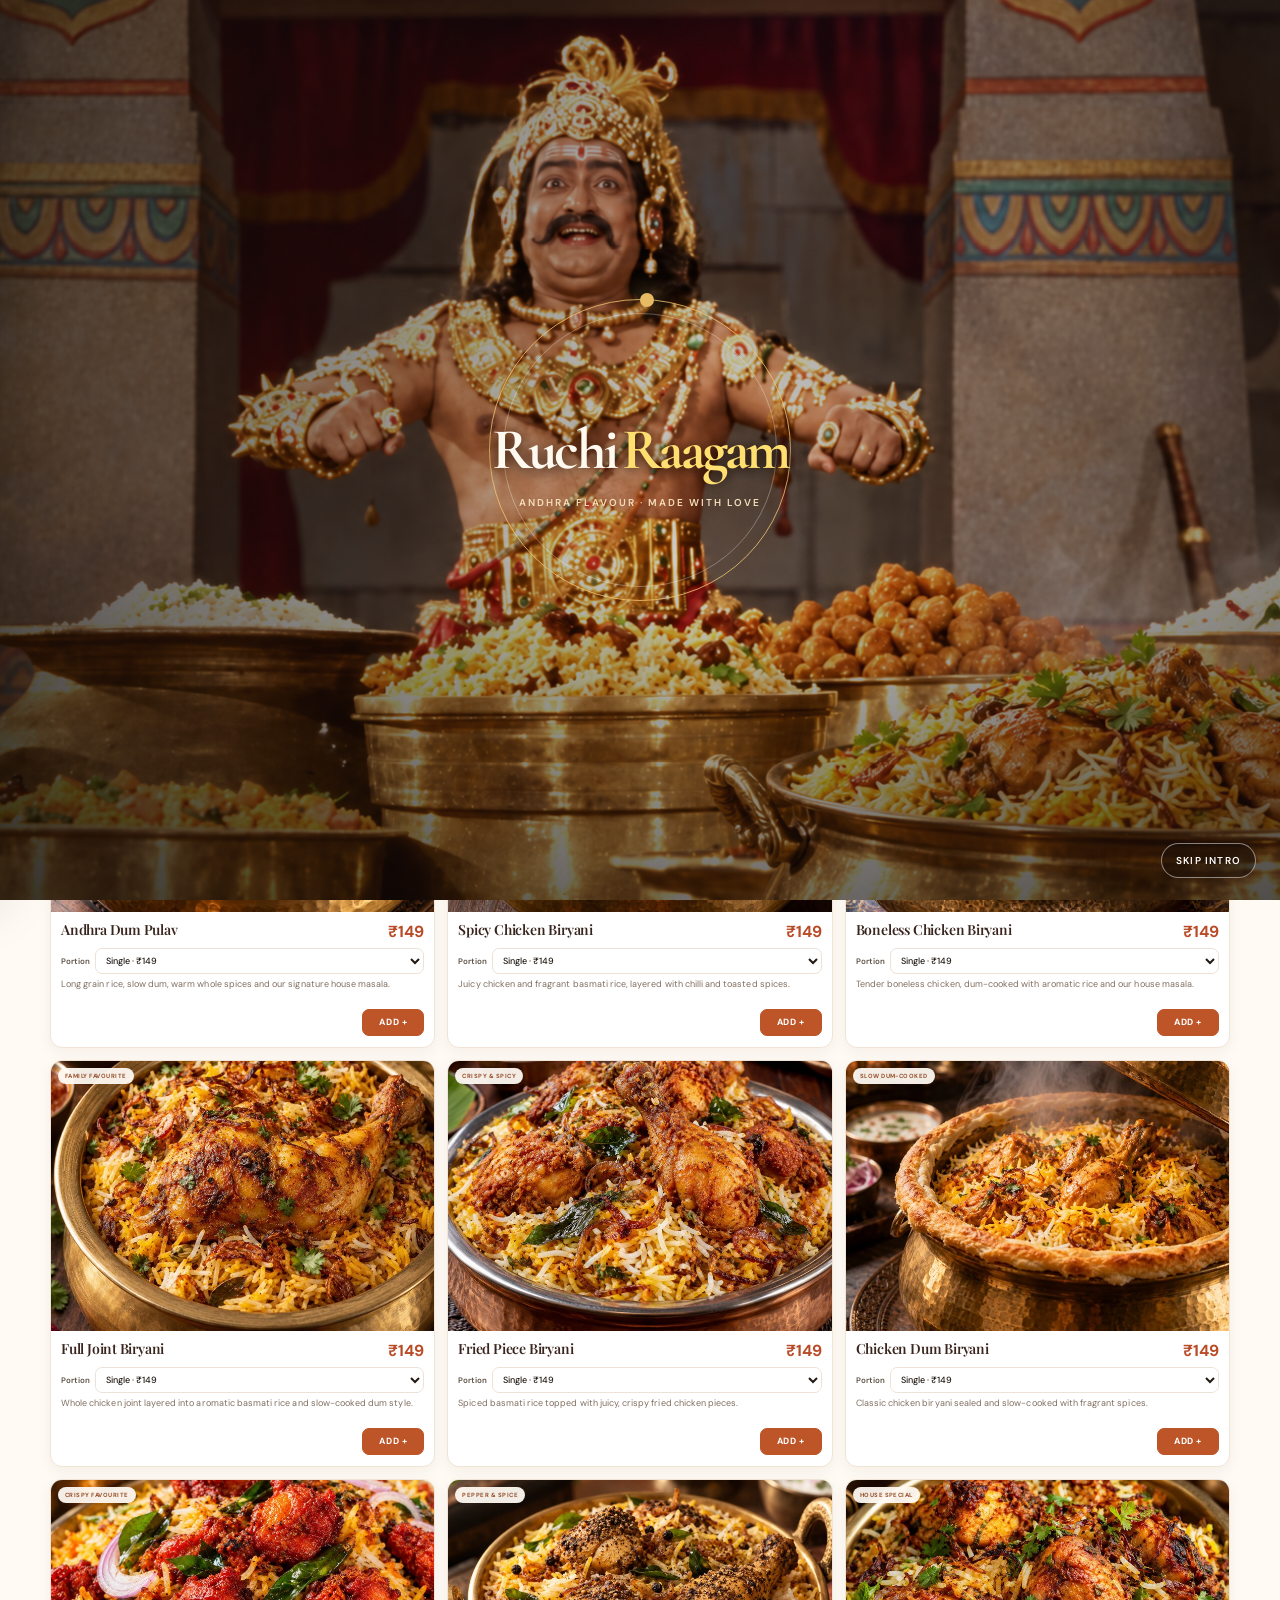
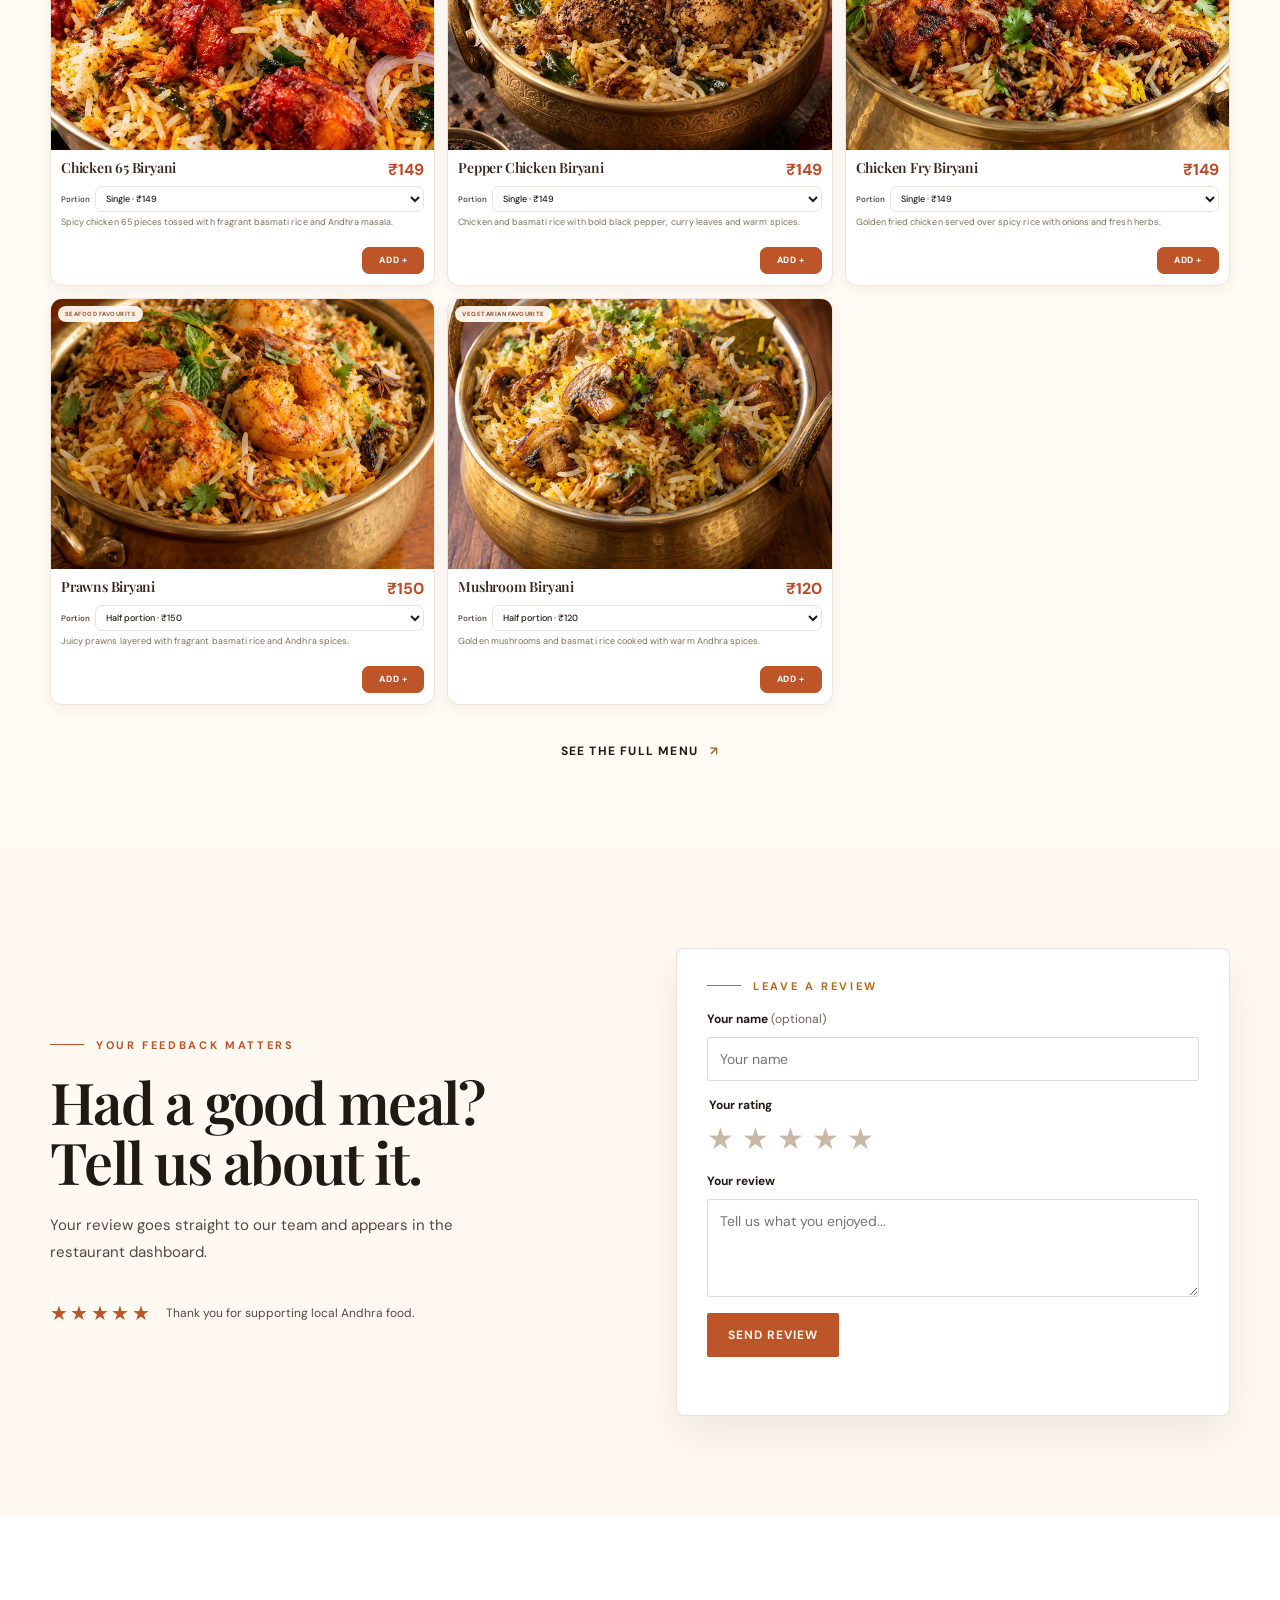
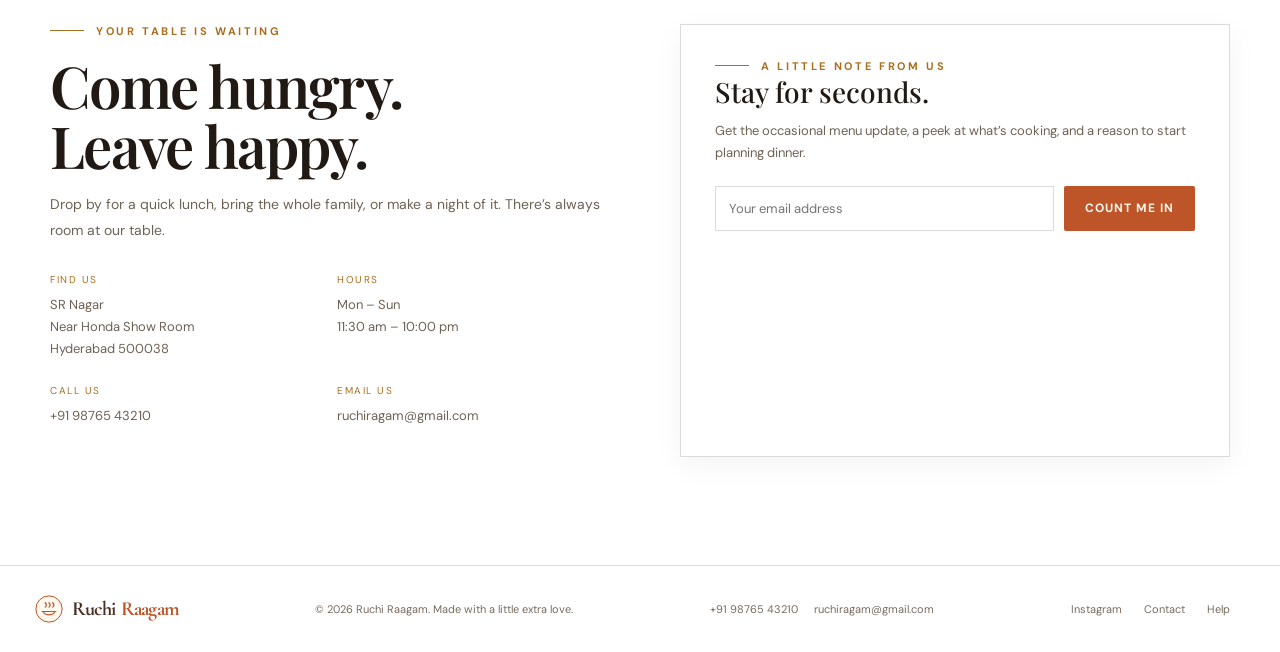
==== index.html @ dc04ca11 "Add files via upload" ====
<!doctype html>
<html lang="en">
<head>
  <meta charset="utf-8">
  <meta name="viewport" content="width=device-width, initial-scale=1">
  <meta name="theme-color" content="#fffaf4">
  <meta name="description" content="Ruchi Raagam — soulful Andhra cooking, slow-cooked dum pulav and bold regional flavours.">
  <title>Ruchi Raagam — A taste of home, with a little fire</title>
  <link rel="preconnect" href="https://fonts.googleapis.com">
  <link rel="preconnect" href="https://fonts.gstatic.com" crossorigin>
  <link href="https://fonts.googleapis.com/css2?family=Cormorant+Garamond:wght@600;700&family=DM+Sans:wght@400;500;600;700&family=Playfair+Display:wght@500;600;700&display=swap" rel="stylesheet">
  <link rel="stylesheet" href="styles.css">
  <link rel="stylesheet" href="dashboard-embed.css">
  <style>#openDashboard{display:none!important}</style>
</head>
<body>
  <div class="brand-intro" id="brandIntro" role="region" aria-label="Ruchi Raagam welcome animation">
    <img class="intro-still" src="./mayabazar-vivaha-bhojanambu-biryani.png" alt="Colorized Mayabazar-inspired feast poster with biryani in the foreground">
    <div class="intro-center">
      <div class="intro-ring" aria-hidden="true"></div>
      <div class="intro-wordmark">Ruchi <span>Raagam</span></div>
      <p class="intro-caption">Andhra flavour · made with love</p>
    </div>
    <button class="intro-skip" id="skipIntro" type="button">Skip intro</button>
  </div>
  <header><div class="wrap nav"><a class="brand" href="#top" aria-label="Ruchi Raagam home"><svg class="brand-flower" viewBox="0 0 44 44" aria-hidden="true"><path d="M22 33c-7-4-11-9-11-15 6 1 10 5 11 11 1-6 5-10 11-11 0 6-4 11-11 15Z"/><path d="M22 29c-5-5-6-11-3-17 4 4 5 9 3 14-2-5-1-10 3-14 3 6 2 12-3 17Z"/><path d="M14 35c5-2 11-2 16 0M18 39h8"/></svg><span class="brand-wordmark"><span class="brand-name"><span>Ruchi</span> <b>Raagam</b></span><small class="brand-caption">ANDHRA CUISINE</small></span></a><a class="mobile-menu-card" href="#menu" id="mobileMenuCardLink">Menu Card</a><nav class="links" id="navLinks"><a href="#menu" id="menuCardLink">Menu Card</a><a href="#reviews">Reviews</a></nav><div class="top-contact"><a href="tel:+919876543210"><span class="contact-icon" aria-hidden="true">☎</span><span class="contact-value">+91 98765 43210</span></a><a href="mailto:ruchiragam@gmail.com"><span class="contact-icon" aria-hidden="true">✉</span><span class="contact-value">ruchiragam@gmail.com</span></a></div><button class="language-toggle" id="languageToggle" type="button" aria-label="తెలుగులోకి మార్చండి">తెలుగు</button><a class="nav-cta" href="#menu">Order Now</a></div></header>
  <div class="menu-drawer-backdrop" id="menuDrawerBackdrop" hidden></div>
  <aside class="menu-drawer" id="menuDrawer" aria-hidden="true" aria-labelledby="menuDrawerTitle" inert>
    <div class="menu-drawer-head"><div><div class="eyebrow" data-en="Ruchi Raagam" data-te="రుచి రాగం">Ruchi Raagam</div><h2 id="menuDrawerTitle" data-en="Menu Card" data-te="మెనూ కార్డ్">Menu Card</h2></div><button class="menu-drawer-close" id="menuDrawerClose" type="button" aria-label="Close menu">×</button></div>
    <p class="menu-drawer-note" data-en="Choose a dish to view its card and serving details. Prices vary by item and portion." data-te="వంటకం, సర్వింగ్ వివరాలు చూడటానికి ఎంచుకోండి. ధరలు వంటకం, పోర్షన్‌ను బట్టి మారుతాయి.">Choose a dish to view its card and serving details. Prices vary by item and portion.</p>
    <ul class="menu-drawer-list">
      <li><button type="button" data-dish="0"><span data-en="Andhra Dum Pulav" data-te="ఆంధ్రా దమ్ పులావ్">Andhra Dum Pulav</span><small data-en="Single ₹149 · Full ₹290" data-te="సింగిల్ ₹149 · ఫుల్ ₹290">Single ₹149 · Full ₹290</small></button></li>
      <li><button type="button" data-dish="1"><span data-en="Spicy Chicken Biryani" data-te="స్పైసీ చికెన్ బిర్యానీ">Spicy Chicken Biryani</span><small data-en="Single ₹149 · Full ₹290" data-te="సింగిల్ ₹149 · ఫుల్ ₹290">Single ₹149 · Full ₹290</small></button></li>
      <li><button type="button" data-dish="2"><span data-en="Boneless Chicken Biryani" data-te="బోన్‌లెస్ చికెన్ బిర్యానీ">Boneless Chicken Biryani</span><small data-en="Single ₹149 · Full ₹290" data-te="సింగిల్ ₹149 · ఫుల్ ₹290">Single ₹149 · Full ₹290</small></button></li>
      <li><button type="button" data-dish="3"><span data-en="Full Joint Biryani" data-te="ఫుల్ జాయింట్ బిర్యానీ">Full Joint Biryani</span><small data-en="Single ₹149 · Full ₹290" data-te="సింగిల్ ₹149 · ఫుల్ ₹290">Single ₹149 · Full ₹290</small></button></li>
      <li><button type="button" data-dish="4"><span data-en="Fried Piece Biryani" data-te="ఫ్రైడ్ పీస్ బిర్యానీ">Fried Piece Biryani</span><small data-en="Single ₹149 · Full ₹290" data-te="సింగిల్ ₹149 · ఫుల్ ₹290">Single ₹149 · Full ₹290</small></button></li>
      <li><button type="button" data-dish="5"><span data-en="Chicken Dum Biryani" data-te="చికెన్ దమ్ బిర్యానీ">Chicken Dum Biryani</span><small data-en="Single ₹149 · Full ₹290" data-te="సింగిల్ ₹149 · ఫుల్ ₹290">Single ₹149 · Full ₹290</small></button></li>
      <li><button type="button" data-dish="6"><span data-en="Chicken 65 Biryani" data-te="చికెన్ 65 బిర్యానీ">Chicken 65 Biryani</span><small data-en="Single ₹149 · Full ₹290" data-te="సింగిల్ ₹149 · ఫుల్ ₹290">Single ₹149 · Full ₹290</small></button></li>
      <li><button type="button" data-dish="7"><span data-en="Pepper Chicken Biryani" data-te="పెప్పర్ చికెన్ బిర్యానీ">Pepper Chicken Biryani</span><small data-en="Single ₹149 · Full ₹290" data-te="సింగిల్ ₹149 · ఫుల్ ₹290">Single ₹149 · Full ₹290</small></button></li>
      <li><button type="button" data-dish="8"><span data-en="Chicken Fry Biryani" data-te="చికెన్ ఫ్రై బిర్యానీ">Chicken Fry Biryani</span><small data-en="Single ₹149 · Full ₹290" data-te="సింగిల్ ₹149 · ఫుల్ ₹290">Single ₹149 · Full ₹290</small></button></li>
      <li><button type="button" data-dish="9"><span data-en="Tandoori Chicken" data-te="తందూరి చికెన్">Tandoori Chicken</span><small data-en="Single ₹149 · Full ₹290" data-te="సింగిల్ ₹149 · ఫుల్ ₹290">Single ₹149 · Full ₹290</small></button></li>
      <li><button type="button" data-dish="10"><span data-en="Chicken Lollipop" data-te="చికెన్ లాలిపాప్">Chicken Lollipop</span><small data-en="Half ₹100 · Full ₹180" data-te="హాఫ్ ₹100 · ఫుల్ ₹180">Half ₹100 · Full ₹180</small></button></li>
      <li><button type="button" data-dish="11"><span data-en="Grilled Chicken" data-te="గ్రిల్డ్ చికెన్">Grilled Chicken</span><small data-en="Single ₹149 · Full ₹290" data-te="సింగిల్ ₹149 · ఫుల్ ₹290">Single ₹149 · Full ₹290</small></button></li>
      <li><button type="button" data-dish="12"><span data-en="Egg Roll" data-te="ఎగ్ రోల్">Egg Roll</span><small data-en="₹70" data-te="₹70">₹70</small></button></li>
      <li><button type="button" data-dish="13"><span data-en="Chicken Roll" data-te="చికెన్ రోల్">Chicken Roll</span><small data-en="₹100" data-te="₹100">₹100</small></button></li>
      <li><button type="button" data-dish="14"><span data-en="Paneer Roll" data-te="పనీర్ రోల్">Paneer Roll</span><small data-en="₹50" data-te="₹50">₹50</small></button></li>
      <li><button type="button" data-dish="15"><span data-en="Butter Naan" data-te="బటర్ నాన్">Butter Naan</span><small data-en="₹25" data-te="₹25">₹25</small></button></li>
      <li><button type="button" data-dish="16"><span data-en="French Fries" data-te="ఫ్రెంచ్ ఫ్రైస్">French Fries</span><small data-en="₹50" data-te="₹50">₹50</small></button></li>
      <li><button type="button" data-dish="17"><span data-en="Sandwich" data-te="సాండ్‌విచ్">Sandwich</span><small data-en="₹80" data-te="₹80">₹80</small></button></li>
      <li><button type="button" data-dish="18"><span data-en="Burger" data-te="బర్గర్">Burger</span><small data-en="₹60" data-te="₹60">₹60</small></button></li>
          <li><button type="button" data-dish="19"><span data-en="Prawns Biryani" data-te="ప్రాన్స్ బిర్యానీ">Prawns Biryani</span><small data-en="Half ₹150 · Full ₹280" data-te="హాఫ్ ₹150 · ఫుల్ ₹280">Half ₹150 · Full ₹280</small></button></li>
      <li><button type="button" data-dish="20"><span data-en="Mushroom Biryani" data-te="మష్రూమ్ బిర్యానీ">Mushroom Biryani</span><small data-en="Half ₹120 · Full ₹250" data-te="హాఫ్ ₹120 · ఫుల్ ₹250">Half ₹120 · Full ₹250</small></button></li>
      <li><button type="button" data-dish="21"><span data-en="Chicken Soup" data-te="చికెన్ సూప్">Chicken Soup</span><small data-en="₹100" data-te="₹100">₹100</small></button></li>
      <li><button type="button" data-dish="22"><span data-en="Mutton Soup" data-te="మటన్ సూప్">Mutton Soup</span><small data-en="₹150" data-te="₹150">₹150</small></button></li>
      <li class="menu-drawer-contact"><a href="tel:+919876543210">☎ <span>+91 98765 43210</span></a><a href="mailto:ruchiragam@gmail.com">✉ <span>ruchiragam@gmail.com</span></a></li>
</ul>
  </aside>
  <main id="top">
    <section class="hero"><div class="wrap"><div class="hero-content"><p class="brand-masthead-tagline">AUTHENTIC FLAVOURS · TIMELESS TRADITIONS.</p><div class="eyebrow">OUR MENU</div><h1>Made to be remembered.</h1><p>Andhra’s bold flavours, crafted with tradition,<br>served with love.</p></div></div><div class="hero-slides" aria-hidden="true"></div><div class="hero-pagination" aria-label="Hero photo slideshow"></div><div class="hero-note"><i class="note-dot"></i> Andhra warmth, in every bite.</div></section>
    <div class="ticker"><div class="ticker-inner"><span>Big flavour, from Andhra <b>✦</b></span><span>Cooked fresh every day <b>✦</b></span><span>Come hungry, leave happy <b>✦</b></span></div></div>
    <section id="menu"><div class="wrap"><div class="section-head"><div><div class="eyebrow">OUR MENU</div><h2>Andhra Biryani</h2></div><p class="section-intro">Bold spices, fragrant rice, and unforgettable Andhra flavour.</p><button class="menu-see-all" type="button" data-en="See all" data-te="అన్నీ చూడండి">See all <span aria-hidden="true">›</span></button></div><nav class="menu-categories" id="menuCategories" aria-label="Menu categories"><button class="menu-category active" type="button" data-category="biryani" data-en="Biryani" data-te="బిర్యానీ" aria-pressed="true">Biryani</button><button class="menu-category" type="button" data-category="starters" data-en="Starters" data-te="స్టార్టర్స్" aria-pressed="false">Starters</button><button class="menu-category" type="button" data-category="rolls" data-en="Rolls" data-te="రోల్స్" aria-pressed="false">Rolls</button><button class="menu-category" type="button" data-category="snacks" data-en="Snacks" data-te="స్నాక్స్" aria-pressed="false">Snacks</button></nav><div class="menu-grid">
      <article class="dish"><div class="dish-img"><img src="./andhra-dum-pulav.jpg" alt="Andhra chicken dum pulav in a brass handi" loading="lazy"><span class="dish-tag">House favourite</span></div><div class="dish-copy"><div class="dish-title"><h3 role="button" tabindex="0" aria-expanded="false">Andhra Dum Pulav</h3><span class="price">₹149</span></div><div class="portion-picker"><label><span class="portion-label">Portion</span><select class="portion-select" aria-label="Choose portion"><option value="149">Single · ₹149</option><option value="290">Full · ₹290</option></select></label></div><p>Long grain rice, slow dum, warm whole spices and our signature house masala.</p><div class="quantity-picker"><span class="quantity-label">Quantity</span><div class="quantity-stepper"><button class="qty-button" type="button" data-step="-1" data-label-en="Decrease quantity" data-label-te="పరిమాణం తగ్గించు" aria-label="Decrease quantity">−</button><span class="qty-value" aria-live="polite">0</span><button class="qty-button" type="button" data-step="1" data-label-en="Increase quantity" data-label-te="పరిమాణం పెంచు" aria-label="Increase quantity">+</button></div></div>
</div></article>
      <article class="dish"><div class="dish-img"><img src="./spicy-chicken-biryani.jpg" alt="Spicy Andhra chicken biryani with basmati rice" loading="lazy"><span class="dish-tag">A little heat</span></div><div class="dish-copy"><div class="dish-title"><h3 role="button" tabindex="0" aria-expanded="false">Spicy Chicken Biryani</h3><span class="price">₹149</span></div><div class="portion-picker"><label><span class="portion-label">Portion</span><select class="portion-select" aria-label="Choose portion"><option value="149">Single · ₹149</option><option value="290">Full · ₹290</option></select></label></div><p>Juicy chicken and fragrant basmati rice, layered with chilli and toasted spices.</p><div class="quantity-picker"><span class="quantity-label">Quantity</span><div class="quantity-stepper"><button class="qty-button" type="button" data-step="-1" data-label-en="Decrease quantity" data-label-te="పరిమాణం తగ్గించు" aria-label="Decrease quantity">−</button><span class="qty-value" aria-live="polite">0</span><button class="qty-button" type="button" data-step="1" data-label-en="Increase quantity" data-label-te="పరిమాణం పెంచు" aria-label="Increase quantity">+</button></div></div>
</div></article>
      <article class="dish"><div class="dish-img"><img src="./boneless-chicken-biryani.jpg" alt="Boneless chicken biryani" loading="lazy"><span class="dish-tag">Boneless favourite</span></div><div class="dish-copy"><div class="dish-title"><h3 role="button" tabindex="0" aria-expanded="false">Boneless Chicken Biryani</h3><span class="price">₹149</span></div><div class="portion-picker"><label><span class="portion-label">Portion</span><select class="portion-select" aria-label="Choose portion"><option value="149">Single · ₹149</option><option value="290">Full · ₹290</option></select></label></div><p>Tender boneless chicken, dum-cooked with aromatic rice and our house masala.</p><div class="quantity-picker"><span class="quantity-label">Quantity</span><div class="quantity-stepper"><button class="qty-button" type="button" data-step="-1" data-label-en="Decrease quantity" data-label-te="పరిమాణం తగ్గించు" aria-label="Decrease quantity">−</button><span class="qty-value" aria-live="polite">0</span><button class="qty-button" type="button" data-step="1" data-label-en="Increase quantity" data-label-te="పరిమాణం పెంచు" aria-label="Increase quantity">+</button></div></div>
</div></article>
      <article class="dish"><div class="dish-img"><img src="./full-joint-biryani.jpg" alt="Chicken leg joint served over biryani rice" loading="lazy"><span class="dish-tag">Family favourite</span></div><div class="dish-copy"><div class="dish-title"><h3 role="button" tabindex="0" aria-expanded="false">Full Joint Biryani</h3><span class="price">₹149</span></div><div class="portion-picker"><label><span class="portion-label">Portion</span><select class="portion-select" aria-label="Choose portion"><option value="149">Single · ₹149</option><option value="290">Full · ₹290</option></select></label></div><p>Whole chicken joint layered into aromatic basmati rice and slow-cooked dum style.</p><div class="quantity-picker"><span class="quantity-label">Quantity</span><div class="quantity-stepper"><button class="qty-button" type="button" data-step="-1" data-label-en="Decrease quantity" data-label-te="పరిమాణం తగ్గించు" aria-label="Decrease quantity">−</button><span class="qty-value" aria-live="polite">0</span><button class="qty-button" type="button" data-step="1" data-label-en="Increase quantity" data-label-te="పరిమాణం పెంచు" aria-label="Increase quantity">+</button></div></div>
</div></article>
      <article class="dish"><div class="dish-img"><img src="./fried-piece-biryani.jpg" alt="Crispy fried chicken piece biryani" loading="lazy"><span class="dish-tag">Crispy & spicy</span></div><div class="dish-copy"><div class="dish-title"><h3 role="button" tabindex="0" aria-expanded="false">Fried Piece Biryani</h3><span class="price">₹149</span></div><div class="portion-picker"><label><span class="portion-label">Portion</span><select class="portion-select" aria-label="Choose portion"><option value="149">Single · ₹149</option><option value="290">Full · ₹290</option></select></label></div><p>Spiced basmati rice topped with juicy, crispy fried chicken pieces.</p><div class="quantity-picker"><span class="quantity-label">Quantity</span><div class="quantity-stepper"><button class="qty-button" type="button" data-step="-1" data-label-en="Decrease quantity" data-label-te="పరిమాణం తగ్గించు" aria-label="Decrease quantity">−</button><span class="qty-value" aria-live="polite">0</span><button class="qty-button" type="button" data-step="1" data-label-en="Increase quantity" data-label-te="పరిమాణం పెంచు" aria-label="Increase quantity">+</button></div></div>
</div></article>
      <article class="dish"><div class="dish-img"><img src="./chicken-dum-biryani.jpg" alt="Steaming chicken dum biryani in a brass handi" loading="lazy"><span class="dish-tag">Slow dum-cooked</span></div><div class="dish-copy"><div class="dish-title"><h3 role="button" tabindex="0" aria-expanded="false">Chicken Dum Biryani</h3><span class="price">₹149</span></div><div class="portion-picker"><label><span class="portion-label">Portion</span><select class="portion-select" aria-label="Choose portion"><option value="149">Single · ₹149</option><option value="290">Full · ₹290</option></select></label></div><p>Classic chicken biryani sealed and slow-cooked with fragrant spices.</p><div class="quantity-picker"><span class="quantity-label">Quantity</span><div class="quantity-stepper"><button class="qty-button" type="button" data-step="-1" data-label-en="Decrease quantity" data-label-te="పరిమాణం తగ్గించు" aria-label="Decrease quantity">−</button><span class="qty-value" aria-live="polite">0</span><button class="qty-button" type="button" data-step="1" data-label-en="Increase quantity" data-label-te="పరిమాణం పెంచు" aria-label="Increase quantity">+</button></div></div>
</div></article>
      <article class="dish"><div class="dish-img"><img src="./chicken-65-biryani.jpg" alt="Crispy Andhra chicken 65 biryani" loading="lazy"><span class="dish-tag">Crispy favourite</span></div><div class="dish-copy"><div class="dish-title"><h3 role="button" tabindex="0" aria-expanded="false">Chicken 65 Biryani</h3><span class="price">₹149</span></div><div class="portion-picker"><label><span class="portion-label">Portion</span><select class="portion-select" aria-label="Choose portion"><option value="149">Single · ₹149</option><option value="290">Full · ₹290</option></select></label></div><p>Spicy chicken 65 pieces tossed with fragrant basmati rice and Andhra masala.</p><div class="quantity-picker"><span class="quantity-label">Quantity</span><div class="quantity-stepper"><button class="qty-button" type="button" data-step="-1" data-label-en="Decrease quantity" data-label-te="పరిమాణం తగ్గించు" aria-label="Decrease quantity">−</button><span class="qty-value" aria-live="polite">0</span><button class="qty-button" type="button" data-step="1" data-label-en="Increase quantity" data-label-te="పరిమాణం పెంచు" aria-label="Increase quantity">+</button></div></div></div></article>
      <article class="dish"><div class="dish-img"><img src="./pepper-chicken-biryani.jpg" alt="Pepper chicken biryani with curry leaves" loading="lazy"><span class="dish-tag">Pepper & spice</span></div><div class="dish-copy"><div class="dish-title"><h3 role="button" tabindex="0" aria-expanded="false">Pepper Chicken Biryani</h3><span class="price">₹149</span></div><div class="portion-picker"><label><span class="portion-label">Portion</span><select class="portion-select" aria-label="Choose portion"><option value="149">Single · ₹149</option><option value="290">Full · ₹290</option></select></label></div><p>Chicken and basmati rice with bold black pepper, curry leaves and warm spices.</p><div class="quantity-picker"><span class="quantity-label">Quantity</span><div class="quantity-stepper"><button class="qty-button" type="button" data-step="-1" data-label-en="Decrease quantity" data-label-te="పరిమాణం తగ్గించు" aria-label="Decrease quantity">−</button><span class="qty-value" aria-live="polite">0</span><button class="qty-button" type="button" data-step="1" data-label-en="Increase quantity" data-label-te="పరిమాణం పెంచు" aria-label="Increase quantity">+</button></div></div></div></article>
      <article class="dish"><div class="dish-img"><img src="./chicken-fry-biryani.jpg" alt="Andhra chicken fry biryani" loading="lazy"><span class="dish-tag">House special</span></div><div class="dish-copy"><div class="dish-title"><h3 role="button" tabindex="0" aria-expanded="false">Chicken Fry Biryani</h3><span class="price">₹149</span></div><div class="portion-picker"><label><span class="portion-label">Portion</span><select class="portion-select" aria-label="Choose portion"><option value="149">Single · ₹149</option><option value="290">Full · ₹290</option></select></label></div><p>Golden fried chicken served over spicy rice with onions and fresh herbs.</p><div class="quantity-picker"><span class="quantity-label">Quantity</span><div class="quantity-stepper"><button class="qty-button" type="button" data-step="-1" data-label-en="Decrease quantity" data-label-te="పరిమాణం తగ్గించు" aria-label="Decrease quantity">−</button><span class="qty-value" aria-live="polite">0</span><button class="qty-button" type="button" data-step="1" data-label-en="Increase quantity" data-label-te="పరిమాణం పెంచు" aria-label="Increase quantity">+</button></div></div></div></article>
      <article class="dish"><div class="dish-img"><img src="./tandoori-chicken.jpg" alt="Charcoal roasted tandoori chicken with lemon" loading="lazy"><span class="dish-tag">Smoky & spicy</span></div><div class="dish-copy"><div class="dish-title"><h3 role="button" tabindex="0" aria-expanded="false">Tandoori Chicken</h3><span class="price">₹149</span></div><div class="portion-picker"><label><span class="portion-label">Portion</span><select class="portion-select" aria-label="Choose portion"><option value="149">Single · ₹149</option><option value="290">Full · ₹290</option></select></label></div><p>Charcoal-roasted chicken marinated in yogurt, chilli and tandoori spices.</p><div class="quantity-picker"><span class="quantity-label">Quantity</span><div class="quantity-stepper"><button class="qty-button" type="button" data-step="-1" data-label-en="Decrease quantity" data-label-te="పరిమాణం తగ్గించు" aria-label="Decrease quantity">−</button><span class="qty-value" aria-live="polite">0</span><button class="qty-button" type="button" data-step="1" data-label-en="Increase quantity" data-label-te="పరిమాణం పెంచు" aria-label="Increase quantity">+</button></div></div></div></article>
      <article class="dish"><div class="dish-img"><img src="./chicken-lollipop.jpg" alt="Crispy Andhra chicken lollipops with mint dip" loading="lazy"><span class="dish-tag">Crispy favourite</span></div><div class="dish-copy"><div class="dish-title"><h3 role="button" tabindex="0" aria-expanded="false">Chicken Lollipop</h3><span class="price">₹100</span></div><div class="portion-picker"><label><span class="portion-label">Portion</span><select class="portion-select" aria-label="Choose portion"><option value="100">Half portion · ₹100</option><option value="180">Full portion · ₹180</option></select></label></div><p>Crispy chicken lollipops tossed in a bold Andhra chilli-garlic glaze.</p><div class="quantity-picker"><span class="quantity-label">Quantity</span><div class="quantity-stepper"><button class="qty-button" type="button" data-step="-1" data-label-en="Decrease quantity" data-label-te="పరిమాణం తగ్గించు" aria-label="Decrease quantity">−</button><span class="qty-value" aria-live="polite">0</span><button class="qty-button" type="button" data-step="1" data-label-en="Increase quantity" data-label-te="పరిమాణం పెంచు" aria-label="Increase quantity">+</button></div></div></div></article>
      <article class="dish"><div class="dish-img"><img src="./grilled-chicken.jpg" alt="Grilled chicken with herbs and lemon" loading="lazy"><span class="dish-tag">Grilled fresh</span></div><div class="dish-copy"><div class="dish-title"><h3 role="button" tabindex="0" aria-expanded="false">Grilled Chicken</h3><span class="price">₹149</span></div><div class="portion-picker"><label><span class="portion-label">Portion</span><select class="portion-select" aria-label="Choose portion"><option value="149">Single · ₹149</option><option value="290">Full · ₹290</option></select></label></div><p>Juicy grilled chicken with house herbs, pepper and a squeeze of lemon.</p><div class="quantity-picker"><span class="quantity-label">Quantity</span><div class="quantity-stepper"><button class="qty-button" type="button" data-step="-1" data-label-en="Decrease quantity" data-label-te="పరిమాణం తగ్గించు" aria-label="Decrease quantity">−</button><span class="qty-value" aria-live="polite">0</span><button class="qty-button" type="button" data-step="1" data-label-en="Increase quantity" data-label-te="పరిమాణం పెంచు" aria-label="Increase quantity">+</button></div></div></div></article>
    
      <article class="dish"><div class="dish-img"><img src="https://www.chatpatidelhi.com/images/Rolls/Double%20Eggroll%20Roll.png" alt="Egg roll stuffed with spiced egg and fresh onions" loading="lazy"><span class="dish-tag">Street favourite</span></div><div class="dish-copy"><div class="dish-title"><h3 role="button" tabindex="0" aria-expanded="false">Egg Roll</h3><span class="price">₹70</span></div><p>Spiced egg and fresh onions wrapped in a flaky paratha.</p><div class="quantity-picker"><span class="quantity-label">Quantity</span><div class="quantity-stepper"><button class="qty-button" type="button" data-step="-1" data-label-en="Decrease quantity" data-label-te="పరిమాణం తగ్గించు" aria-label="Decrease quantity">−</button><span class="qty-value" aria-live="polite">0</span><button class="qty-button" type="button" data-step="1" data-label-en="Increase quantity" data-label-te="పరిమాణం పెంచు" aria-label="Increase quantity">+</button></div></div></div></article>
      <article class="dish"><div class="dish-img"><img src="https://media.philly.com/images/kati02_600.JPG" alt="Spiced chicken wrapped in a freshly toasted paratha" loading="lazy"><span class="dish-tag">Juicy & spicy</span></div><div class="dish-copy"><div class="dish-title"><h3 role="button" tabindex="0" aria-expanded="false">Chicken Roll</h3><span class="price">₹100</span></div><p>Spiced chicken wrapped in a freshly toasted paratha.</p><div class="quantity-picker"><span class="quantity-label">Quantity</span><div class="quantity-stepper"><button class="qty-button" type="button" data-step="-1" data-label-en="Decrease quantity" data-label-te="పరిమాణం తగ్గించు" aria-label="Decrease quantity">−</button><span class="qty-value" aria-live="polite">0</span><button class="qty-button" type="button" data-step="1" data-label-en="Increase quantity" data-label-te="పరిమాణం పెంచు" aria-label="Increase quantity">+</button></div></div></div></article>
      <article class="dish"><div class="dish-img"><img src="https://spicecravings.com/wp-content/uploads/2020/12/Paneer-kathi-Roll-Featured-1.jpg" alt="Grilled paneer, peppers and onion rolled in a flaky paratha" loading="lazy"><span class="dish-tag">Veg favourite</span></div><div class="dish-copy"><div class="dish-title"><h3 role="button" tabindex="0" aria-expanded="false">Paneer Roll</h3><span class="price">₹50</span></div><p>Grilled paneer, peppers and onion rolled in a flaky paratha.</p><div class="quantity-picker"><span class="quantity-label">Quantity</span><div class="quantity-stepper"><button class="qty-button" type="button" data-step="-1" data-label-en="Decrease quantity" data-label-te="పరిమాణం తగ్గించు" aria-label="Decrease quantity">−</button><span class="qty-value" aria-live="polite">0</span><button class="qty-button" type="button" data-step="1" data-label-en="Increase quantity" data-label-te="పరిమాణం పెంచు" aria-label="Increase quantity">+</button></div></div></div></article>
      <article class="dish"><div class="dish-img"><img src="https://jaiindiankitchen.com/media/products/butter-naan-jai-indian-kitchen.jpeg" alt="Soft tandoor-baked naan brushed with melted butter" loading="lazy"><span class="dish-tag">Fresh from tandoor</span></div><div class="dish-copy"><div class="dish-title"><h3 role="button" tabindex="0" aria-expanded="false">Butter Naan</h3><span class="price">₹25</span></div><p>Soft tandoor-baked naan brushed with melted butter.</p><div class="quantity-picker"><span class="quantity-label">Quantity</span><div class="quantity-stepper"><button class="qty-button" type="button" data-step="-1" data-label-en="Decrease quantity" data-label-te="పరిమాణం తగ్గించు" aria-label="Decrease quantity">−</button><span class="qty-value" aria-live="polite">0</span><button class="qty-button" type="button" data-step="1" data-label-en="Increase quantity" data-label-te="పరిమాణం పెంచు" aria-label="Increase quantity">+</button></div></div></div></article>
      <article class="dish"><div class="dish-img"><img src="https://images.unsplash.com/photo-1717294978892-cef673e1d17b?auto=format&amp;fit=crop&amp;w=900&amp;q=80" alt="Golden crispy French fries on a plate" loading="lazy"><span class="dish-tag">Crispy snack</span></div><div class="dish-copy"><div class="dish-title"><h3 role="button" tabindex="0" aria-expanded="false">French Fries</h3><span class="price">₹50</span></div><p>Golden crispy fries served hot with a dip.</p><div class="quantity-picker"><span class="quantity-label">Quantity</span><div class="quantity-stepper"><button class="qty-button" type="button" data-step="-1" data-label-en="Decrease quantity" data-label-te="పరిమాణం తగ్గించు" aria-label="Decrease quantity">−</button><span class="qty-value" aria-live="polite">0</span><button class="qty-button" type="button" data-step="1" data-label-en="Increase quantity" data-label-te="పరిమాణం పెంచు" aria-label="Increase quantity">+</button></div></div></div></article>
      <article class="dish"><div class="dish-img"><img src="https://images.unsplash.com/photo-1575931727645-d5c19467f9f5?auto=format&amp;fit=crop&amp;w=900&amp;q=80" alt="Toasted sandwich filled with chicken, cheese and fresh vegetables" loading="lazy"><span class="dish-tag">Toasted fresh</span></div><div class="dish-copy"><div class="dish-title"><h3 role="button" tabindex="0" aria-expanded="false">Sandwich</h3><span class="price">₹80</span></div><p>Toasted sandwich filled with chicken, cheese and fresh vegetables.</p><div class="quantity-picker"><span class="quantity-label">Quantity</span><div class="quantity-stepper"><button class="qty-button" type="button" data-step="-1" data-label-en="Decrease quantity" data-label-te="పరిమాణం తగ్గించు" aria-label="Decrease quantity">−</button><span class="qty-value" aria-live="polite">0</span><button class="qty-button" type="button" data-step="1" data-label-en="Increase quantity" data-label-te="పరిమాణం పెంచు" aria-label="Increase quantity">+</button></div></div></div></article>
      <article class="dish"><div class="dish-img"><img src="https://images.deliveryhero.io/image/fd-pk/LH/gnr0-listing.jpg?height=900&amp;width=900" alt="Crispy chicken patty with lettuce in a toasted bun" loading="lazy"><span class="dish-tag">House burger</span></div><div class="dish-copy"><div class="dish-title"><h3 role="button" tabindex="0" aria-expanded="false">Burger</h3><span class="price">₹60</span></div><p>Crispy chicken patty with lettuce in a toasted bun.</p><div class="quantity-picker"><span class="quantity-label">Quantity</span><div class="quantity-stepper"><button class="qty-button" type="button" data-step="-1" data-label-en="Decrease quantity" data-label-te="పరిమాణం తగ్గించు" aria-label="Decrease quantity">−</button><span class="qty-value" aria-live="polite">0</span><button class="qty-button" type="button" data-step="1" data-label-en="Increase quantity" data-label-te="పరిమాణం పెంచు" aria-label="Increase quantity">+</button></div></div></div></article>
      <article class="dish"><div class="dish-img"><img src="./prawns-biryani.png" alt="Indian prawns biryani with basmati rice in a brass handi" loading="lazy"><span class="dish-tag">Seafood favourite</span></div><div class="dish-copy"><div class="dish-title"><h3 role="button" tabindex="0" aria-expanded="false">Prawns Biryani</h3><span class="price">₹150</span></div><div class="portion-picker"><label><span class="portion-label">Portion</span><select class="portion-select" aria-label="Choose portion"><option value="150">Half portion · ₹150</option><option value="280">Full portion · ₹280</option></select></label></div><p>Juicy prawns layered with fragrant basmati rice and Andhra spices.</p><div class="quantity-picker"><span class="quantity-label">Quantity</span><div class="quantity-stepper"><button class="qty-button" type="button" data-step="-1" data-label-en="Decrease quantity" data-label-te="పరిమాణం తగ్గించు" aria-label="Decrease quantity">−</button><span class="qty-value" aria-live="polite">0</span><button class="qty-button" type="button" data-step="1" data-label-en="Increase quantity" data-label-te="పరిమాణం పెంచు" aria-label="Increase quantity">+</button></div></div></div></article>
      <article class="dish"><div class="dish-img"><img src="./mushroom-biryani.png" alt="Indian mushroom biryani with basmati rice and herbs" loading="lazy"><span class="dish-tag">Vegetarian favourite</span></div><div class="dish-copy"><div class="dish-title"><h3 role="button" tabindex="0" aria-expanded="false">Mushroom Biryani</h3><span class="price">₹120</span></div><div class="portion-picker"><label><span class="portion-label">Portion</span><select class="portion-select" aria-label="Choose portion"><option value="120">Half portion · ₹120</option><option value="250">Full portion · ₹250</option></select></label></div><p>Golden mushrooms and basmati rice cooked with warm Andhra spices.</p><div class="quantity-picker"><span class="quantity-label">Quantity</span><div class="quantity-stepper"><button class="qty-button" type="button" data-step="-1" data-label-en="Decrease quantity" data-label-te="పరిమాణం తగ్గించు" aria-label="Decrease quantity">−</button><span class="qty-value" aria-live="polite">0</span><button class="qty-button" type="button" data-step="1" data-label-en="Increase quantity" data-label-te="పరిమాణం పెంచు" aria-label="Increase quantity">+</button></div></div></div></article>
      <article class="dish"><div class="dish-img"><img src="./chicken-soup.png" alt="Hot chicken soup with tender chicken, vegetables and coriander" loading="lazy"><span class="dish-tag">Warm & comforting</span></div><div class="dish-copy"><div class="dish-title"><h3 role="button" tabindex="0" aria-expanded="false">Chicken Soup</h3><span class="price">₹100</span></div><p>Golden chicken broth with tender chicken pieces, vegetables and fresh herbs.</p><div class="quantity-picker"><span class="quantity-label">Quantity</span><div class="quantity-stepper"><button class="qty-button" type="button" data-step="-1" data-label-en="Decrease quantity" data-label-te="పరిమాణం తగ్గించు" aria-label="Decrease quantity">−</button><span class="qty-value" aria-live="polite">0</span><button class="qty-button" type="button" data-step="1" data-label-en="Increase quantity" data-label-te="పరిమాణం పెంచు" aria-label="Increase quantity">+</button></div></div></div></article>
      <article class="dish"><div class="dish-img"><img src="./mutton-soup.png" alt="Peppery mutton soup with tender mutton, curry leaves and coriander" loading="lazy"><span class="dish-tag">Pepper & spice</span></div><div class="dish-copy"><div class="dish-title"><h3 role="button" tabindex="0" aria-expanded="false">Mutton Soup</h3><span class="price">₹150</span></div><p>Slow-simmered mutton broth with tender pieces, pepper and curry leaves.</p><div class="quantity-picker"><span class="quantity-label">Quantity</span><div class="quantity-stepper"><button class="qty-button" type="button" data-step="-1" data-label-en="Decrease quantity" data-label-te="పరిమాణం తగ్గించు" aria-label="Decrease quantity">−</button><span class="qty-value" aria-live="polite">0</span><button class="qty-button" type="button" data-step="1" data-label-en="Increase quantity" data-label-te="పరిమాణం పెంచు" aria-label="Increase quantity">+</button></div></div></div></article>
    </div><div id="orderSummary" class="order-summary" hidden><span id="orderCount" class="summary-count">0 items</span><span><span class="summary-label">Estimated total</span> <strong id="orderTotal">₹0</strong></span><button class="button checkout-open" id="checkoutOpen" type="button" data-en="View order" data-te="ఆర్డర్ చూడండి">View order</button></div><div id="checkoutPanel" class="checkout-panel" hidden><div class="checkout-copy"><div class="eyebrow">Delivery details</div><h3>Get your order delivered.</h3><p>Add your delivery address and contact number to prepare the order.</p></div><form id="checkoutForm" class="checkout-form"><label><span class="field-label">Full name</span><input name="name" autocomplete="name" required placeholder="Your name"></label><label><span class="field-label">Phone number</span><input name="phone" type="tel" autocomplete="tel" required placeholder="10-digit mobile number"></label><label class="address-field"><span class="field-label">Delivery address</span><textarea name="address" autocomplete="street-address" rows="3" required placeholder="House / flat, street, area, Hyderabad"></textarea></label><label><span class="field-label">Landmark</span> <span class="optional">(optional)</span><input name="landmark" placeholder="Nearby landmark"></label><label><span class="field-label" id="pincodeLabel">Delivery pincode</span><input name="pincode" type="text" inputmode="numeric" autocomplete="postal-code" pattern="[0-9]{6}" minlength="6" maxlength="6" required placeholder="6-digit pincode" title="Enter a valid 6-digit pincode"></label><div class="pricing-inputs"><label class="pricing-field"><span class="field-label" id="deliveryDistanceLabel">Distance from restaurant (km)</span><input type="number" min="0.1" max="100" step="0.1" inputmode="decimal" name="distanceKm" id="deliveryDistance" required placeholder="For example, 8"></label><label class="pricing-field"><span class="field-label" id="couponLabel">Coupon code</span><select name="couponCode" id="couponCode"><option value="">No coupon</option><option value="RAGAM10">RAGAM10 · 10% off · ₹150+</option><option value="WELCOME50">WELCOME50 · ₹50 off · ₹350+</option><option value="FEAST15">FEAST15 · 15% off · ₹500+</option></select></label></div><p class="pricing-hint" id="deliveryHint">Free within 7 km; ₹5 for each started extra km.</p><p class="coupon-note" id="couponNote" aria-live="polite">Coupons apply to the item subtotal only; one coupon per order.</p><div class="price-breakdown" id="priceBreakdown" aria-live="polite"><div class="price-row"><span>Items subtotal</span><strong id="checkoutSubtotal">₹0</strong></div><div class="price-row"><span>Delivery charge</span><strong id="checkoutDeliveryCharge">₹0</strong></div><div class="price-row discount-row"><span>Coupon discount</span><strong id="checkoutDiscount">−₹0</strong></div><div class="price-row final-price-row"><span>Total to pay</span><strong id="checkoutGrandTotal">₹0</strong></div></div><div class="payment-method"><button type="button" class="payment-method-toggle" id="paymentMethodToggle" aria-expanded="false" aria-controls="paymentOptions"><span class="field-label payment-method-label">Payment method</span><span class="payment-chevron" aria-hidden="true">⌄</span></button><div class="payment-options" id="paymentOptions" hidden><label class="payment-option"><input type="radio" name="payment" value="cod" checked><svg class="payment-symbol cash-symbol" viewBox="0 0 32 32" aria-hidden="true"><rect x="3" y="7" width="26" height="18" rx="3" fill="none" stroke="currentColor" stroke-width="2"/><circle cx="16" cy="16" r="5" fill="none" stroke="currentColor" stroke-width="2"/><path d="M7 11h2m14 10h2" stroke="currentColor" stroke-width="2" stroke-linecap="round"/><path d="M16 13v6m2-4c0-1-1-1-2-1s-2 0-2 1 1 1 2 1 2 0 2 1-1 1-2 1-2 0-2-1" fill="none" stroke="currentColor" stroke-width="1.2"/></svg><span class="payment-option-copy">Cash on delivery<small class="payment-option-hint" data-en="Pay when your order arrives" data-te="ఆర్డర్ అందినప్పుడు చెల్లించండి">Pay when your order arrives</small></span></label><label class="payment-option"><input type="radio" name="payment" value="upi"><svg class="payment-symbol upi-symbol" viewBox="0 0 54 28" aria-hidden="true"><path d="M5 4 12 14 5 24" fill="none" stroke="#f28c28" stroke-width="3" stroke-linecap="round" stroke-linejoin="round"/><text x="15" y="20" font-family="Arial,sans-serif" font-size="16" font-weight="700" fill="#333">UPI</text><path d="M49 4 42 14 49 24" fill="none" stroke="#36a76b" stroke-width="3" stroke-linecap="round" stroke-linejoin="round"/></svg><span class="payment-option-copy">UPI<small class="payment-option-hint" data-en="Pay with any UPI app" data-te="ఏదైనా UPI యాప్‌తో చెల్లించండి">Pay with any UPI app</small></span></label><label class="payment-option"><input type="radio" name="payment" value="phonepe"><svg class="payment-symbol phonepe-symbol" viewBox="0 0 32 32" aria-hidden="true"><circle cx="16" cy="16" r="14" fill="#5f259f"/><text x="16" y="21" text-anchor="middle" font-family="Arial,sans-serif" font-size="15" font-weight="700" fill="#fff">पे</text></svg><span class="payment-option-copy">PhonePe<small class="payment-option-hint" data-en="Quick payment through PhonePe" data-te="PhonePe ద్వారా త్వరిత చెల్లింపు">Quick payment through PhonePe</small></span></label><label class="payment-option"><input type="radio" name="payment" value="internetbanking"><svg class="payment-symbol bank-symbol" viewBox="0 0 32 32" aria-hidden="true"><path d="m3 11 13-7 13 7M5 13h22M7 13v12m6-12v12m6-12v12m6-12v12M4 27h24" fill="none" stroke="currentColor" stroke-width="2" stroke-linecap="round" stroke-linejoin="round"/></svg><span class="payment-option-copy">Internet Banking<small class="payment-option-hint" data-en="Pay through your bank account" data-te="మీ బ్యాంక్ ఖాతా ద్వారా చెల్లించండి">Pay through your bank account</small></span></label></div><p id="paymentNote" class="payment-note">Pay cash when your order arrives.</p></div><button class="button" type="submit">Review order</button></form><div id="orderConfirmation" class="order-confirmation" hidden><h3>Order details ready</h3><p>Choose how to send the order. Your contact and delivery details will be emailed to the restaurant.</p><pre id="orderReceipt"></pre><button class="button" id="sendEmailOrder" type="button">Send order by email</button> <a class="button" id="sendWhatsApp" href="#" target="_blank" rel="noopener">Send order on WhatsApp</a> <button class="button" id="copyOrder" type="button">Copy order details</button><span id="copyStatus" aria-live="polite"></span><p id="emailOrderStatus" class="payment-note" aria-live="polite"></p></div></div><div class="menu-action"><a class="text-link" href="#visit">See the full menu <span>↗</span></a></div></div></section>
    <section class="reviews" id="reviews"><div class="wrap reviews-grid"><div class="review-intro"><div class="eyebrow">Your feedback matters</div><h2>Had a good meal?<br>Tell us about it.</h2><p>Your review goes straight to our team and appears in the restaurant dashboard.</p><div class="review-note"><span class="review-note-stars" aria-hidden="true">★★★★★</span><span>Thank you for supporting local Andhra food.</span></div></div><form class="review-form" id="reviewForm"><div class="eyebrow">Leave a review</div><label class="review-name-label" for="reviewName">Your name <span>(optional)</span></label><input id="reviewName" name="name" autocomplete="name" placeholder="Your name" maxlength="100"><fieldset class="rating-field"><legend id="ratingLabel">Your rating</legend><div class="rating-options"><label><input type="radio" name="rating" value="1" required><span aria-label="1 star">★</span></label><label><input type="radio" name="rating" value="2"><span aria-label="2 stars">★</span></label><label><input type="radio" name="rating" value="3"><span aria-label="3 stars">★</span></label><label><input type="radio" name="rating" value="4"><span aria-label="4 stars">★</span></label><label><input type="radio" name="rating" value="5"><span aria-label="5 stars">★</span></label></div></fieldset><label class="review-message-label" for="reviewMessage">Your review</label><textarea id="reviewMessage" name="message" rows="4" required minlength="5" maxlength="1000" placeholder="Tell us what you enjoyed..."></textarea><button class="button" id="reviewSubmit" type="submit">Send review</button><p class="review-status" id="reviewStatus" aria-live="polite"></p></form></div></section>
    <section id="visit"><div class="wrap visit"><div class="visit-copy"><div class="eyebrow">Your table is waiting</div><h2>Come hungry.<br>Leave happy.</h2><p>Drop by for a quick lunch, bring the whole family, or make a night of it. There’s always room at our table.</p><div class="visit-details"><div><div class="detail-label">Find us</div><div class="detail">SR Nagar<br>Near Honda Show Room<br>Hyderabad 500038</div></div><div><div class="detail-label">Hours</div><div class="detail">Mon – Sun<br>11:30 am – 10:00 pm</div></div><div><div class="detail-label">Call us</div><div class="detail"><a href="tel:+919876543210">+91 98765 43210</a></div></div><div><div class="detail-label">Email us</div><div class="detail"><a href="mailto:ruchiragam@gmail.com">ruchiragam@gmail.com</a></div></div></div></div><div class="visit-card"><div class="eyebrow">A little note from us</div><h3>Stay for seconds.</h3><p>Get the occasional menu update, a peek at what’s cooking, and a reason to start planning dinner.</p><form id="signupForm"><div class="form-row"><input type="email" id="email" placeholder="Your email address" aria-label="Your email address" required><button class="button" type="submit">Count me in</button></div><div class="form-note" id="formNote" aria-live="polite"></div></form></div></div></section>
  </main>
  <footer><div class="wrap foot"><a class="brand" href="#top"><svg class="brand-mark" viewBox="0 0 48 48" aria-hidden="true" focusable="false"><circle class="brand-mark-outline" cx="24" cy="24" r="21"/><path class="brand-mark-line" d="M13 28h22M15 28c1 7 17 7 18 0M18 21c2-2 2-5 0-7M24 21c2-2 2-5 0-7M30 21c2-2 2-5 0-7"/></svg>Ruchi <span>Raagam</span></a><div>© <span id="year"></span> Ruchi Raagam. Made with a little extra love.</div><div class="footer-contact"><a href="tel:+919876543210">+91 98765 43210</a><a href="mailto:ruchiragam@gmail.com">ruchiragam@gmail.com</a></div><div class="social"><a href="#visit">Instagram</a><a href="#visit">Contact</a><a href="#dashboard" id="openDashboard">Staff dashboard</a></div></div></footer>
  <section class="dashboard-overlay" id="dashboardView" aria-label="Restaurant orders dashboard" hidden>
    <div class="shell">
      <header class="topbar"><a class="brand" href="#top">Ruchi <span>Raagam</span></a><div class="top-actions"><button class="btn" id="enableNotifications" type="button">Enable notifications</button><button class="btn" id="clearCompleted" type="button">Clear completed</button><button class="btn" id="closeDashboard" type="button" aria-label="Close dashboard">Close ×</button></div></header>
      <div class="heading"><div><div class="eyebrow">Restaurant operations</div><h1>Orders dashboard</h1></div><div class="date" id="today"></div></div>
      <div class="metrics" aria-label="Order summary"><div class="metric new"><span>New orders</span><strong id="newCount">0</strong></div><div class="metric"><span>In progress</span><strong id="activeCount">0</strong></div><div class="metric"><span>Pickup orders</span><strong id="pickupCount">0</strong></div><div class="metric"><span>Delivered today</span><strong id="deliveredCount">0</strong></div></div>
      <div class="toolbar"><div class="period-tabs" role="group" aria-label="Orders by period"><button class="period-tab active" data-period="today" type="button">Today</button><button class="period-tab" data-period="week" type="button">This week</button><button class="period-tab" data-period="month" type="button">This month</button><button class="period-tab" data-period="all" type="button">All time</button></div><div class="tabs" role="tablist" aria-label="Filter orders"><button class="tab active" data-filter="active" type="button">Active <span id="activeBadge">0</span></button><button class="tab" data-filter="all" type="button">All orders</button><button class="tab" data-filter="completed" type="button">Completed</button></div><label><span class="sr-only">Search orders</span><input class="search" id="search" type="search" placeholder="Search name or phone"></label></div>
      <div class="orders" id="orders" aria-live="polite"></div>
      <p class="notice">Dashboard is ready to use. Orders saved in this browser appear here; secure admin sign-in and shared live orders can be set up later.</p>
    </div>
    <div class="toast" id="toast" role="status" aria-live="polite"></div>
  </section>
  <script src="backend-config.js" defer></script>
  <script src="backend-client.js" defer></script>
  <script src="order-tracking.js" defer></script>
  <script src="reorder.js" defer></script>
  <script src="script.js" defer></script>
  <script src="delivery-routing.js" defer></script>
  <script src="checkout-heading.js" defer></script>
  <script src="order-store.js" defer></script>
  <script src="dashboard.js" defer></script>
  <script src="cloud-dashboard.js" defer></script>
  <script src="order-email.js" defer></script>
  <script src="newsletter.js" defer></script>
  <script src="https://checkout.razorpay.com/v1/checkout.js" defer></script>
  <script src="razorpay-checkout.js" defer></script>
</body>
</html>
---- styles.css ----
:root{--ink:#f8f1e5;--muted:#c6b9a6;--bg:#17130f;--panel:#211b15;--orange:#db6c32;--gold:#e5b963;--line:rgba(248,241,229,.15);--serif:'Playfair Display',Georgia,serif;--sans:'DM Sans',Arial,sans-serif}
    *{box-sizing:border-box}html{scroll-behavior:smooth}body{margin:0;background:var(--bg);color:var(--ink);font-family:var(--sans)}a{color:inherit;text-decoration:none}button{font:inherit;color:inherit}.wrap{width:min(1180px,calc(100% - 48px));margin:auto}
    header{position:absolute;z-index:3;top:0;left:0;width:100%;border-bottom:1px solid rgba(255,255,255,.16)}.nav{height:84px;display:flex;align-items:center;justify-content:space-between}.brand{display:inline-flex;align-items:center;gap:8px;font-family:'Cormorant Garamond',var(--serif);font-size:36px;line-height:1;letter-spacing:-.045em;font-weight:700;margin-left:-16px;color:#4a3024}.brand span{color:#bd5528;margin-left:-.12em}.brand-mark{display:block;width:39px;height:39px;flex:0 0 39px;color:#bd5528}.brand-mark-outline{fill:#fff8ef;stroke:currentColor;stroke-width:1.6}.brand-mark-line{fill:none;stroke:currentColor;stroke-width:1.9;stroke-linecap:round;stroke-linejoin:round}.links{display:flex;align-items:center;gap:22px;color:#eee2d3;font-size:13px}.links a:hover{color:var(--gold)}.top-contact{display:flex;align-items:center;gap:4px;padding:5px;background:#fff8ef;border:1px solid #eadbc9;border-radius:999px;color:#38291f}.top-contact a{display:flex;align-items:center;gap:7px;padding:5px 9px;border-radius:999px;white-space:nowrap;font-size:10px;line-height:1.2;transition:background .2s,color .2s}.top-contact a:hover{background:#f2e3d3;color:#a8431d}.contact-icon{display:grid;place-items:center;width:24px;height:24px;flex:0 0 24px;border-radius:50%;background:#bd5528;color:white;font-size:11px}.contact-value{font-weight:700;letter-spacing:.01em}.nav-cta,.button{display:inline-flex;align-items:center;justify-content:center;background:var(--orange);color:#fff8ee;padding:14px 21px;border-radius:2px;font-size:12px;font-weight:700;letter-spacing:.08em;text-transform:uppercase;transition:.2s}.nav-cta:hover,.button:hover{background:#ec7b3d;transform:translateY(-2px)}.language-toggle{background:transparent;border:1px solid var(--gold);color:var(--gold);padding:10px 13px;font:700 11px var(--sans);cursor:pointer}.language-toggle:hover{background:var(--gold);color:var(--bg)}.menu-toggle{display:none;background:none;border:0;font-size:25px}
    .hero{min-height:760px;display:flex;align-items:center;position:relative;overflow:hidden;background:linear-gradient(90deg,rgba(17,13,10,.94) 0%,rgba(17,13,10,.78) 42%,rgba(17,13,10,.12) 100%),url('./andra-pulav-hero.png') center 53%/cover no-repeat}.hero:after{content:'';position:absolute;inset:auto 0 0;height:120px;background:linear-gradient(transparent,var(--bg))}.hero-content{position:relative;z-index:1;padding-top:100px;max-width:580px}.eyebrow{color:var(--gold);font-size:11px;text-transform:uppercase;letter-spacing:.24em;font-weight:700;display:flex;align-items:center;gap:12px}.eyebrow:before{content:'';width:34px;height:1px;background:var(--gold)}h1,h2,h3,p{margin-top:0}h1{font:600 clamp(56px,7vw,88px)/.98 var(--serif);letter-spacing:-.04em;margin:24px 0 20px}h1 em{color:var(--gold);font-weight:500}.hero p{font-size:16px;line-height:1.8;color:#d4c7b7;max-width:430px;margin-bottom:32px}.hero-actions{display:flex;align-items:center;gap:24px}.text-link{font-size:12px;letter-spacing:.1em;text-transform:uppercase;font-weight:700}.text-link span{color:var(--gold);padding-left:8px}.hero-note{position:absolute;z-index:2;bottom:102px;right:max(24px,calc((100% - 1180px)/2));display:flex;align-items:center;gap:12px;font-size:12px;letter-spacing:.05em;color:#f6ebda}.note-dot{width:8px;height:8px;background:var(--gold);border-radius:50%;box-shadow:0 0 12px var(--gold)}
    .ticker{border-top:1px solid var(--line);border-bottom:1px solid var(--line);padding:17px 0;color:var(--gold);font-family:var(--serif);font-size:17px;letter-spacing:.04em;white-space:nowrap;overflow:hidden}.ticker-inner{display:flex;justify-content:space-around;gap:25px}.ticker b{color:var(--orange);font-size:13px}
    section{padding:108px 0}.section-head{display:flex;justify-content:space-between;align-items:end;margin-bottom:38px}.section-head .eyebrow{margin-bottom:14px}#menu .section-head>div{min-width:0}#menu .section-head .section-intro{flex:0 0 32%;max-width:none}#menu .section-head h2{white-space:nowrap;font-size:clamp(26px,4.8vw,50px)}h2{font:600 clamp(38px,5vw,58px)/1.04 var(--serif);letter-spacing:-.03em;margin-bottom:0}.section-intro{max-width:365px;color:var(--muted);font-size:14px;line-height:1.75;margin:0 0 5px}.menu-grid{display:grid;grid-template-columns:repeat(3,1fr);gap:22px}.dish{background:var(--panel);border:1px solid var(--line);overflow:hidden;transition:.25s}.dish:hover{transform:translateY(-5px);border-color:rgba(229,185,99,.55)}.dish-img{height:255px;overflow:hidden;position:relative}.dish-img img{width:100%;height:100%;object-fit:cover;display:block;transition:transform .5s}.dish:hover .dish-img img{transform:scale(1.04)}.dish-tag{position:absolute;top:15px;left:15px;background:#17130fe8;color:var(--gold);padding:8px 10px;font-size:9px;letter-spacing:.14em;text-transform:uppercase;font-weight:700}.dish-copy{padding:22px 22px 23px}.dish-title{display:flex;justify-content:space-between;align-items:baseline;gap:8px}.dish-title h3{font:600 22px var(--serif);margin:0}.price{color:var(--gold);font-size:14px;font-weight:700}.dish-copy p{color:var(--muted);font-size:12px;line-height:1.6;margin:10px 0 0}.menu-action{text-align:center;margin-top:34px}
    .story{background:#eee4d5;color:#211913}.story-grid{display:grid;grid-template-columns:1fr 1fr;gap:90px;align-items:center}.story-visual{position:relative;height:490px}.story-visual img{width:82%;height:100%;object-fit:cover}.story-badge{position:absolute;right:0;bottom:30px;background:var(--orange);color:white;width:154px;height:154px;border-radius:50%;display:flex;flex-direction:column;align-items:center;justify-content:center;text-align:center;font:500 19px/1.1 var(--serif);transform:rotate(8deg)}.story-badge small{font:700 9px var(--sans);letter-spacing:.15em;text-transform:uppercase;margin-top:8px}.story .eyebrow{color:#a34b23}.story .eyebrow:before{background:#a34b23}.story-copy h2{margin:18px 0 20px}.story-copy p{color:#65594e;font-size:14px;line-height:1.9}.story-copy .button{margin-top:14px}
    .quote{padding:90px 0;text-align:center;background:linear-gradient(rgba(23,19,15,.88),rgba(23,19,15,.92)),url('./andra-pulav-hero.png') center 65%/cover}.quote .eyebrow{justify-content:center}.quote .eyebrow:before{display:none}.quote blockquote{font:500 clamp(27px,4vw,42px)/1.25 var(--serif);max-width:800px;margin:24px auto}.quote cite{font-size:11px;color:var(--gold);letter-spacing:.16em;text-transform:uppercase;font-style:normal}
    .visit{display:grid;grid-template-columns:1fr 1fr;gap:80px}.visit h2{margin:17px 0}.visit-copy>p{color:var(--muted);font-size:14px;line-height:1.8}.visit-details{display:grid;grid-template-columns:1fr 1fr;gap:24px;margin:30px 0}.detail-label{color:var(--gold);font-size:10px;letter-spacing:.15em;text-transform:uppercase;margin-bottom:8px}.detail{font-size:13px;line-height:1.7;color:var(--muted)}.visit-card{background:var(--panel);padding:34px;border:1px solid var(--line)}.visit-card h3{font:500 28px var(--serif);margin-bottom:10px}.visit-card p{color:var(--muted);font-size:13px;line-height:1.7}.form-row{display:flex;gap:10px;margin-top:22px}.form-row input{min-width:0;flex:1;background:#17130f;border:1px solid var(--line);padding:13px;color:var(--ink);font:13px var(--sans)}.form-row input:focus{outline:1px solid var(--gold)}.form-row button{border:0;cursor:pointer}.form-note{min-height:18px;color:var(--gold);font-size:12px;margin:10px 0 0}
    footer{border-top:1px solid var(--line);padding:28px 0;color:#958879;font-size:11px}.foot{display:flex;align-items:center;justify-content:space-between}.foot .brand{color:var(--ink);font-size:20px}.footer-contact{display:flex;gap:16px;flex-wrap:wrap}.footer-contact a{color:inherit}.footer-contact a:hover{color:var(--gold)}.social{display:flex;gap:22px}.social a:hover{color:var(--gold)}
    @media(max-width:760px){.wrap{width:min(100% - 36px,560px)}.nav{height:72px}.brand{font-size:28px;margin-left:0;gap:5px}.brand-mark{width:32px;height:32px;flex-basis:32px}.brand span{margin-left:-.1em}.links{display:none;position:absolute;top:71px;left:0;right:0;background:#17130f;padding:24px;flex-direction:column;gap:20px;align-items:flex-start;border-bottom:1px solid var(--line)}.links.open{display:flex}.language-toggle{padding:8px 9px;font-size:10px}.top-contact{position:absolute;top:72px;left:0;right:0;z-index:4;justify-content:center;gap:6px;padding:8px 10px;background:rgba(255,248,239,.98);border:0;border-bottom:1px solid #eadbc9;border-radius:0}.top-contact a{padding:4px 7px;font-size:9px}.contact-icon{width:21px;height:21px;flex-basis:21px}.nav-cta{margin-left:auto;margin-right:7px;padding:9px 8px;font-size:9px}.menu-toggle{display:block}.hero{min-height:700px;background-position:60% center}.hero-content{padding-top:118px}.hero p{font-size:14px;max-width:350px}.hero-note{bottom:76px;left:18px;right:auto}.ticker-inner{justify-content:flex-start;min-width:850px}.ticker{padding:14px 0}.ticker-inner span{font-size:15px}.section-head{display:block}#menu .section-head h2{font-size:clamp(22px,6.5vw,34px)}#menu .section-head .section-intro{margin-top:18px}.section-intro{margin-top:18px}.menu-grid{grid-template-columns:1fr;gap:16px}.dish-img{height:260px}section{padding:78px 0}.story-grid,.visit{grid-template-columns:1fr;gap:38px}.story-visual{height:380px}.story-visual img{width:88%}.story-badge{width:125px;height:125px;font-size:16px}.visit-details{gap:18px}.form-row{flex-direction:column}.form-row button{min-height:46px}.foot{gap:18px;flex-wrap:wrap}.footer-contact{order:3;width:100%;gap:12px}.social{order:4;width:100%}}
    @media(prefers-reduced-motion:reduce){html{scroll-behavior:auto}*,*:before,*:after{transition:none!important}}
      /* Light theme */
    :root{--ink:#211913;--muted:#6e6255;--bg:#fff;--panel:#fff;--orange:#bd5528;--gold:#aa6e1f;--line:rgba(45,31,20,.16)}
    body{background:#fff;color:var(--ink)}
    header{background:rgba(255,255,255,.97);border-bottom-color:var(--line)}
    .links{color:#4f4439}.links a:hover{color:var(--orange)}
    .hero{background:#fff;color:var(--ink)}
    .hero:before{content:"";position:absolute;z-index:0;top:112px;right:max(24px,calc((100% - 1180px)/2));width:min(58%,720px);height:72%;background:url('./andra-pulav-hero.png') center 54%/cover no-repeat;border-radius:2px}
    .hero:after{z-index:0;height:120px;background:linear-gradient(transparent,#fff)}
    .hero-content{z-index:2;width:40%;max-width:480px}.hero h1{font-size:clamp(44px,4.8vw,62px)}
    .hero .eyebrow{color:var(--orange)}.hero .eyebrow:before{background:var(--orange)}
    .hero p{color:#675b50}.hero-note{color:#3c3127;background:rgba(255,255,255,.88);padding:10px 13px}
    .ticker{background:#fff;color:var(--orange);border-color:var(--line)}
    section{background:#fff}
    .dish{background:#fff;border-color:var(--line);box-shadow:0 8px 28px rgba(40,28,18,.06)}
    .dish-tag{background:#fff;color:#8c5318;border:1px solid rgba(255,255,255,.7)}
    .story{background:#fff;color:var(--ink)}.story-copy p{color:#675b50}
    .quote{background:#fff;color:var(--ink)}.quote cite{color:var(--orange)}
    .visit-card{background:#fff;border-color:var(--line);box-shadow:0 8px 28px rgba(40,28,18,.05)}
    .form-row input{background:#fff;color:var(--ink);border-color:var(--line)}
    .form-row input:focus{outline:1px solid var(--orange)}
    .form-note{color:var(--orange)}
    footer{border-color:var(--line);color:#776b60;background:#fff}.foot .brand{color:#4a3024}.foot .brand span{color:#bd5528}.foot .brand-mark{width:30px;height:30px;flex-basis:30px}
    @media(max-width:760px){.hero{background:#fff;min-height:820px}.hero:before{top:430px;right:18px;width:calc(100% - 36px);height:300px;border-radius:2px}.hero-content{padding-top:102px;width:auto;max-width:none}.hero-content p{max-width:330px}.hero-note{bottom:35px;left:18px;right:auto}.links{background:#fff;border-color:var(--line);color:#4f4439}}
    .menu-hint{margin:-16px 0 26px;color:var(--muted);font-size:12px}.dish-title h3{cursor:pointer}.dish-title h3:hover{color:var(--orange)}.dish-img img{cursor:pointer}.dish-serving[hidden]{display:none}.dish-serving{margin-top:11px;padding-top:10px;border-top:1px solid var(--line);font-size:11px;line-height:1.65;color:var(--muted)}.dish-serving strong{color:var(--orange)}.portion-picker{margin-top:12px}.portion-picker label{display:flex;align-items:center;justify-content:space-between;gap:12px}.portion-label{font-size:11px;color:var(--muted);font-weight:600}.portion-select{max-width:190px;background:#fff;color:var(--ink);border:1px solid var(--line);padding:8px 10px;font:12px var(--sans)}.portion-select:focus{outline:1px solid var(--orange)}
    .quantity-picker{display:flex;align-items:center;justify-content:space-between;gap:12px;margin-top:18px;padding-top:14px;border-top:1px solid var(--line)}.quantity-label{font-size:11px;color:var(--muted);font-weight:600}.quantity-stepper{display:flex;align-items:center;gap:12px}.qty-button{width:32px;height:32px;border:1px solid var(--line);background:#fff;color:var(--ink);font-size:18px;line-height:1;cursor:pointer}.qty-button:hover{border-color:var(--orange);color:var(--orange)}.qty-value{min-width:18px;text-align:center;font-size:14px;font-weight:700}.order-summary{max-width:500px;margin:26px auto 0;padding:17px 20px;border:1px solid var(--line);background:#fff;display:flex;align-items:center;justify-content:space-between;gap:14px;font-size:13px;box-shadow:0 6px 20px rgba(40,28,18,.05)}#orderSummary[hidden]{display:none}.summary-label{color:var(--muted)}.order-summary strong{color:var(--orange);font-size:16px}
      .checkout-open{padding:12px 16px;font-size:10px}.checkout-panel{max-width:820px;margin:26px auto 0;padding:30px;border:1px solid var(--line);background:#fff;box-shadow:0 10px 30px rgba(40,28,18,.06)}#checkoutPanel[hidden]{display:none}.checkout-copy h3,.order-confirmation h3{font:600 30px var(--serif);margin:12px 0 8px}.checkout-copy p,.order-confirmation p{color:var(--muted);font-size:13px;line-height:1.6}.checkout-form{display:grid;grid-template-columns:1fr 1fr;gap:16px;margin-top:22px}.checkout-form label{display:flex;flex-direction:column;gap:7px;font-size:12px;font-weight:700;color:var(--ink)}.checkout-form input,.checkout-form textarea{width:100%;background:#fff;border:1px solid var(--line);padding:12px;color:var(--ink);font:13px var(--sans);resize:vertical}.checkout-form input:focus,.checkout-form textarea:focus{outline:1px solid var(--orange)}.checkout-form .address-field{grid-column:1/-1}.checkout-form .button{justify-self:start;cursor:pointer;border:0}.optional{color:var(--muted);font-weight:400}.order-confirmation{margin-top:26px;padding-top:20px;border-top:1px solid var(--line)}.order-confirmation pre{white-space:pre-wrap;background:#faf8f4;border:1px solid var(--line);padding:16px;font:13px/1.6 var(--sans);color:var(--ink)}#copyStatus{margin-left:12px;color:var(--orange);font-size:12px}
    @media(max-width:760px){.order-summary{align-items:flex-start;flex-direction:column}.checkout-panel{padding:22px 18px}.checkout-form{grid-template-columns:1fr}.checkout-form .address-field,.pricing-inputs,.price-breakdown,.pricing-hint,.coupon-note{grid-column:auto}.pricing-inputs{grid-template-columns:1fr}.checkout-form .button{width:100%}}
      .payment-method{grid-column:1/-1;border:1px solid var(--line);padding:16px;margin:2px 0 0}.payment-method .payment-method-label{font-size:12px;font-weight:700}.payment-symbol{width:30px;height:28px;flex:0 0 auto;display:block}.cash-symbol{color:#22845a}.upi-symbol{width:46px}.phonepe-symbol{width:28px;height:28px}.payment-method-toggle{display:flex;align-items:center;justify-content:space-between;gap:12px;width:100%;padding:0 0 10px;border:0;background:transparent;color:var(--ink);text-align:left;cursor:pointer}.payment-current{margin-left:auto;color:var(--muted);font-size:12px;font-weight:600}.payment-chevron{color:var(--orange);font-size:19px;line-height:1;transition:transform .2s}.payment-method-toggle[aria-expanded="true"] .payment-chevron{transform:rotate(180deg)}.payment-options[hidden]{display:none}.payment-options{display:flex;gap:10px;flex-wrap:wrap;margin-top:6px}.checkout-form .payment-option{display:flex;flex-direction:row;align-items:center;gap:8px;width:auto;margin:0;padding:10px 12px;border:1px solid var(--line);border-radius:4px;cursor:pointer;font-size:12px}.payment-option:has(input:checked){border-color:var(--orange);background:#fff7f1}.payment-option input{accent-color:var(--orange);margin:0}.payment-option-copy{font-size:12px;font-weight:600}.payment-note{font-size:12px;color:var(--muted);line-height:1.5;margin:10px 0 0}
    .pricing-inputs,.price-breakdown,.pricing-hint,.coupon-note{grid-column:1/-1}.pricing-inputs{display:grid;grid-template-columns:1fr 1fr;gap:16px}.checkout-form select{width:100%;background:#fff;border:1px solid var(--line);padding:12px;color:var(--ink);font:13px var(--sans)}.pricing-hint,.coupon-note{margin:0;color:var(--muted);font-size:12px;line-height:1.5}.coupon-note{margin-top:-10px}.price-breakdown{border:1px solid var(--line);padding:12px 16px;background:#fffaf6}.price-row{display:flex;align-items:center;justify-content:space-between;gap:14px;padding:7px 0;color:var(--muted);font-size:13px}.price-row strong{color:var(--ink)}.discount-row strong{color:#278157}.final-price-row{margin-top:4px;padding-top:12px;border-top:1px solid var(--line);color:var(--ink);font-weight:700}.final-price-row strong{color:var(--orange);font-size:17px}.order-pricing{display:grid;gap:6px;margin-top:12px;padding:11px 12px;background:#fffaf6;border:1px solid var(--line);font-size:12px}.order-pricing>div{display:flex;justify-content:space-between;gap:12px}.order-pricing span{color:var(--muted)}.order-pricing strong{color:var(--ink)}
    /* Refined split hero */
    .hero{min-height:740px;background:#fff;isolation:isolate}
    .hero:before{top:120px;right:max(28px,calc((100% - 1180px)/2));width:min(56%,700px);height:72%;border-radius:8px;background-position:center 54%;box-shadow:-16px 16px 0 #f4e7d8,0 26px 70px rgba(45,31,20,.16)}
    .hero:after{height:150px;background:linear-gradient(transparent,#fff);pointer-events:none}
    .hero-content{width:42%;max-width:500px;padding-top:92px}
    .hero .eyebrow{display:inline-flex;padding:9px 13px;border-radius:99px;background:#fff5e8;letter-spacing:.17em}
    .hero h1{font-size:clamp(48px,5.2vw,66px);line-height:1.02;margin:23px 0 20px;letter-spacing:-.045em}
    .hero p{max-width:400px;color:#62564a;font-size:15px;line-height:1.85;margin-bottom:30px}
    .hero-actions{gap:26px}.hero-actions .button{padding:16px 23px;box-shadow:0 8px 18px rgba(189,85,40,.2)}.hero-actions .text-link{color:#403329}.hero-actions .text-link span{color:var(--orange)}
    .hero-note{bottom:92px;border:1px solid rgba(45,31,20,.12);border-radius:3px;box-shadow:0 8px 25px rgba(45,31,20,.1);backdrop-filter:blur(8px)}
    @media(max-width:760px){.hero{min-height:900px}.hero:before{top:510px;right:18px;width:calc(100% - 36px);height:270px;border-radius:7px;box-shadow:-9px 9px 0 #f4e7d8,0 18px 40px rgba(45,31,20,.14)}.hero-content{padding-top:100px;width:auto;max-width:none}.hero h1{font-size:clamp(46px,10.5vw,60px);max-width:480px}.hero p{max-width:360px}.hero-note{bottom:62px;left:18px;right:auto}}
    /* Full-bleed biryani hero with readable copy over the photo */
    .hero{min-height:760px;background:linear-gradient(90deg,rgba(18,12,8,.82) 0%,rgba(18,12,8,.68) 39%,rgba(18,12,8,.23) 100%),url('./andra-pulav-hero.png') center 54%/cover no-repeat;color:#fff}
    .hero:before{display:none}
    .hero:after{height:90px;background:linear-gradient(transparent,rgba(18,12,8,.28))}
    .hero-content{width:46%;max-width:560px;padding-top:100px}
    .hero .eyebrow{background:transparent;padding:0;border-radius:0;color:#f3c775;text-shadow:0 1px 10px rgba(0,0,0,.4)}
    .hero .eyebrow:before{background:#f3c775}
    .hero h1{color:#fff;font-size:clamp(50px,6.1vw,76px);text-shadow:0 3px 24px rgba(0,0,0,.42)}
    .hero h1 em{color:#f2c16b}
    .hero p{color:rgba(255,255,255,.91);text-shadow:0 2px 10px rgba(0,0,0,.55)}
    .hero-actions .text-link{color:#fff;text-shadow:0 1px 8px rgba(0,0,0,.55)}
    .hero-actions .text-link span{color:#f2c16b}
    .hero-note{color:#fff;background:rgba(25,18,13,.72);border-color:rgba(255,255,255,.24);box-shadow:0 8px 25px rgba(0,0,0,.2)}
    @media(max-width:760px){.hero{min-height:900px;background-image:linear-gradient(180deg,rgba(18,12,8,.78) 0%,rgba(18,12,8,.61) 48%,rgba(18,12,8,.33) 100%),url('./andra-pulav-hero.png');background-position:center 55%}.hero-content{width:auto;max-width:none;padding-top:105px}.hero h1{font-size:clamp(46px,10.5vw,60px)}.hero-note{bottom:44px;left:18px;right:auto}}
    .hero-content{width:100%;max-width:1120px}
    .hero h1{white-space:nowrap;font-size:clamp(34px,5.8vw,70px);letter-spacing:-.055em}
    @media(max-width:760px){.hero h1{font-size:clamp(16px,5.2vw,32px);letter-spacing:-.055em}}
    .story-visual{height:auto;aspect-ratio:3/2;padding:0}
    .story-visual img{width:100%;height:100%;object-fit:contain}
    .story-badge{right:16px;bottom:16px}
    @media(max-width:760px){.story-visual{height:auto;aspect-ratio:3/2;padding:0}.story-badge{right:12px;bottom:12px}}
    @media(max-width:760px){.story-grid{grid-template-columns:1fr;gap:36px}.story-copy{padding:22px}}
    /* Story section refresh */
    .story{background:linear-gradient(135deg,#fff8ef 0%,#fff 74%);color:var(--ink);overflow:hidden}
    .story-grid{grid-template-columns:minmax(0,1.04fr) minmax(0,.96fr);gap:68px}
    .story-visual{height:510px;padding:0 24px 24px 0;isolation:isolate}
    .story-visual:before{content:"";position:absolute;z-index:-1;inset:22px 0 0 22px;background:#f0dcc1;border-radius:10px}
    .story-visual img{position:relative;z-index:1;width:100%;height:100%;object-fit:cover;border-radius:8px;box-shadow:0 24px 55px rgba(45,31,20,.16)}
    .story-badge{right:-8px;bottom:50px;width:auto;min-width:220px;height:auto;padding:18px 20px;border-radius:6px;transform:none;align-items:flex-start;text-align:left;background:#bd5528;color:#fff;box-shadow:0 14px 32px rgba(95,43,20,.24)}
    .story-badge-kicker{font:700 9px var(--sans);letter-spacing:.16em;opacity:.8;margin-bottom:9px}
    .story-badge-main{font:600 19px/1.15 var(--serif)}.story-badge-small{font:600 9px var(--sans);letter-spacing:.1em;text-transform:uppercase;margin-top:9px;opacity:.9}
    .story-copy{max-width:540px;padding:30px;background:rgba(255,255,255,.96);border:1px solid rgba(80,55,31,.12);border-radius:8px;box-shadow:0 16px 42px rgba(45,31,20,.08)}
    .story-copy h2{font-size:clamp(40px,4.2vw,54px);margin:20px 0;color:#211913}
    .story-copy p{font-size:15px;line-height:1.85;color:#493b30}
    .story-copy .button{margin-top:16px}
    .story-visual{height:auto;aspect-ratio:3/2;padding:0}
    .story-visual img{width:100%;height:100%;object-fit:contain}
    @media(max-width:760px){.story-visual{height:auto;aspect-ratio:3/2;padding:0}.story-badge{right:12px;bottom:12px}}
    /* Clearer, consistent menu typography */
    .dish-copy{font-family:var(--sans)}
    .dish-title h3{font:600 23px/1.24 var(--serif);letter-spacing:-.015em}
    .dish-copy p{font:400 14px/1.75 var(--sans);letter-spacing:.005em;color:#55483d;margin-top:12px}
    .portion-label,.quantity-label{font:600 12px/1.5 var(--sans);color:#5e5145}
    .portion-select{font:500 13px/1.4 var(--sans)}
    .dish-serving{font:400 12px/1.7 var(--sans);color:#55483d}
    .reviews{background:#fff9f2;color:var(--ink);padding:100px 0}
    .reviews-grid{display:grid;grid-template-columns:1fr 1fr;gap:72px;align-items:center}
    .review-intro .eyebrow{color:var(--orange)}.review-intro .eyebrow:before{background:var(--orange)}
    .review-intro h2{margin:20px 0;font-size:clamp(40px,4.5vw,58px)}
    .review-intro>p{max-width:440px;color:#55483d;font-size:15px;line-height:1.8}
    .review-note{display:flex;align-items:center;gap:14px;margin-top:34px;color:#55483d;font-size:12px}
    .review-note-stars{color:var(--orange);font-size:20px;letter-spacing:.12em}
    .review-form{padding:30px;background:#fff;border:1px solid rgba(80,55,31,.14);border-radius:8px;box-shadow:0 18px 44px rgba(45,31,20,.08);display:flex;flex-direction:column;gap:10px}
    .review-form .eyebrow{margin-bottom:8px}.review-form>label,.rating-field legend{font-size:12px;font-weight:700;color:var(--ink)}
    .review-name-label span{font-weight:400;color:var(--muted)}
    .review-form input[type="text"],.review-form input:not([type]),.review-form textarea{width:100%;border:1px solid var(--line);background:#fff;padding:12px;color:var(--ink);font:14px var(--sans);border-radius:3px}
    .review-form input:focus,.review-form textarea:focus{outline:2px solid rgba(189,85,40,.35);border-color:var(--orange)}
    .rating-field{border:0;padding:3px 0;margin:6px 0}.rating-field legend{margin-bottom:8px}
    .rating-options{display:flex;flex-direction:row;justify-content:flex-start;gap:8px}.rating-options label{cursor:pointer}.rating-options input{position:absolute;opacity:0;width:1px;height:1px}.rating-options span{display:block;color:#c9b8a7;font-size:30px;line-height:1}.rating-options input:checked+span,.rating-options label:has(~label input:checked) span{color:var(--orange)}.rating-options label:has(input:focus-visible) span{outline:2px solid var(--orange);outline-offset:3px}
    .review-form textarea{resize:vertical}.review-form .button{align-self:flex-start;border:0;cursor:pointer;margin-top:6px}.review-status{min-height:18px;margin:0;color:var(--orange);font-size:12px}
    @media(max-width:760px){.reviews{padding:76px 0}.reviews-grid{grid-template-columns:1fr;gap:32px}.review-form{padding:22px}.review-form .button{width:100%}}

/* Short brand reveal shown when the page opens */
.brand-intro{position:fixed;inset:0;z-index:10000;display:grid;place-items:center;overflow:hidden;background:#160f0a;color:#fff;opacity:1;visibility:visible;transition:opacity .65s ease,visibility .65s ease}
.intro-still{position:absolute;inset:0;width:100%;height:100%;object-fit:cover;object-position:center 43%;transform-origin:center center;filter:none;backface-visibility:hidden;will-change:transform;animation:intro-still-pan 4.5s ease-out both}
.brand-intro:before{content:"";position:absolute;z-index:1;inset:0;background:linear-gradient(90deg,rgba(17,11,7,.68),rgba(17,11,7,.18) 55%,rgba(17,11,7,.46)),linear-gradient(0deg,rgba(17,11,7,.5),transparent 38%,rgba(17,11,7,.24));pointer-events:none}
.brand-intro:after{content:"";position:absolute;z-index:1;top:-15%;bottom:-15%;left:-42%;width:34%;background:linear-gradient(90deg,transparent,rgba(255,220,153,.23),transparent);transform:skewX(-15deg);animation:intro-light-sweep 2.8s .25s ease-in-out both;pointer-events:none}
.brand-intro.is-dismissing{opacity:0;visibility:hidden;pointer-events:none}
.intro-center{position:relative;z-index:2;display:grid;place-items:center;width:min(80vw,360px);aspect-ratio:1;text-align:center}
.intro-ring{position:absolute;inset:8%;border:1px solid rgba(243,199,117,.8);border-radius:50%;animation:intro-rotate 4.5s linear infinite,intro-appear .8s ease both}
.intro-ring:before{content:"";position:absolute;inset:13px;border:1px solid rgba(255,255,255,.3);border-radius:50%}
.intro-ring:after{content:"";position:absolute;left:50%;top:-7px;width:14px;height:14px;border-radius:50%;background:#e6bb63;box-shadow:0 0 22px rgba(230,187,99,.9)}
.intro-wordmark{position:absolute;z-index:1;left:50%;top:50%;width:max-content;transform:translate(-50%,-50%);white-space:nowrap;font:700 clamp(38px,7vw,58px)/1 'Cormorant Garamond',Georgia,serif;letter-spacing:-.045em;color:#fffaf0;text-shadow:0 2px 14px rgba(20,8,0,.9);animation:intro-title .85s .2s both}
.intro-wordmark span{color:#ffdf70;margin-left:-.1em;text-shadow:0 2px 12px rgba(20,8,0,.95)}
.intro-caption{position:absolute;left:50%;top:calc(50% + 46px);width:max-content;transform:translateX(-50%);margin:0;font:600 10px var(--sans);letter-spacing:.2em;text-transform:uppercase;color:#f5dfbb;animation:intro-title .8s .45s both}
.intro-credit{position:absolute;z-index:1;left:50%;top:calc(50% + 70px);width:max-content;max-width:88vw;transform:translateX(-50%);margin:0;color:rgba(255,243,221,.78);font:500 8px var(--sans);letter-spacing:.13em;text-transform:uppercase;animation:intro-title .8s .6s both}
.intro-skip{position:absolute;z-index:3;right:24px;bottom:22px;padding:10px 14px;border:1px solid rgba(255,255,255,.48);border-radius:999px;background:rgba(20,13,9,.4);color:#fff;font:600 10px var(--sans);letter-spacing:.12em;text-transform:uppercase;cursor:pointer}
.intro-skip:hover,.intro-skip:focus-visible{background:#fff;color:#211913;outline:2px solid #e6bb63;outline-offset:3px}
@keyframes intro-rotate{to{transform:rotate(360deg)}}
@keyframes intro-appear{from{opacity:0}to{opacity:1}}
@keyframes intro-title{from{opacity:0}to{opacity:1}}
@keyframes intro-still-pan{from{transform:translate3d(0,0,0) scale(.65)}to{transform:translate3d(0,0,0) scale(1.02)}}
@keyframes intro-light-sweep{0%{transform:translateX(0) skewX(-15deg);opacity:0}20%{opacity:1}100%{transform:translateX(430%) skewX(-15deg);opacity:0}}
@media(max-width:760px){.intro-center{width:min(76vw,300px)}.intro-wordmark{font-size:clamp(34px,9vw,48px)}.intro-skip{right:16px;bottom:16px}}
@media(prefers-reduced-motion:reduce){.intro-ring,.intro-wordmark,.intro-caption,.intro-credit,.brand-intro:after{animation:none}.brand-intro{transition-duration:.2s}}
@media(max-width:760px){
  .brand-intro{height:100vh;height:100svh}
  .intro-still{object-position:center 43%;animation:intro-still-pan-mobile 4.5s ease-out both!important}
}
@keyframes intro-still-pan-mobile{from{transform:translate3d(0,0,0) scale(.72)}to{transform:translate3d(0,0,0) scale(1.02)}}


/* Menu Card left-side drawer */
.menu-drawer-backdrop[hidden]{display:none}
.menu-drawer-backdrop{position:fixed;inset:0;z-index:10010;background:rgba(28,19,13,.48);backdrop-filter:blur(2px);opacity:0;animation:drawer-backdrop-in .22s ease forwards}
.menu-drawer{position:fixed;inset:0 auto 0 0;z-index:10011;width:min(430px,92vw);padding:28px 26px 24px;background:#fffaf4;box-shadow:18px 0 55px rgba(27,18,12,.2);transform:translateX(-105%);transition:transform .32s cubic-bezier(.2,.75,.25,1);display:flex;flex-direction:column;overflow:hidden}
.menu-drawer.is-open{transform:translateX(0)}
.menu-drawer-head{display:flex;align-items:flex-start;justify-content:space-between;gap:16px;padding-bottom:18px;border-bottom:1px solid #eadfd3}
.menu-drawer-head .eyebrow{font-size:9px;letter-spacing:.18em;color:#a6532a}
.menu-drawer-head h2{margin:5px 0 0;font:700 38px/1 'Cormorant Garamond',Georgia,serif;letter-spacing:-.03em;color:#30251e}
.menu-drawer-close{width:38px;height:38px;border:1px solid #e8d9c9;border-radius:50%;background:#fff;color:#30251e;font:300 26px/1 var(--sans);cursor:pointer}
.menu-drawer-close:hover{background:#bd5528;color:#fff;border-color:#bd5528}
.menu-drawer-note{margin:16px 0 14px;color:#766456;font-size:12px;line-height:1.6}
.menu-drawer-list{list-style:none;margin:0;padding:0;overflow-y:auto;overscroll-behavior:contain;border-top:1px solid #eadfd3}
.menu-drawer-list li{border-bottom:1px solid #eadfd3}
.menu-drawer-list button{width:100%;display:flex;align-items:center;justify-content:space-between;gap:12px;padding:13px 2px;border:0;background:transparent;color:#38291f;text-align:left;cursor:pointer}
.menu-drawer-list button:hover,.menu-drawer-list button:focus-visible{color:#a6532a;background:#fff4e8;outline:none;padding-left:8px;padding-right:8px}
.menu-drawer-list button span{font:600 15px/1.3 var(--sans)}
.menu-drawer-list small{flex:0 0 auto;color:#a6532a;font:700 10px/1.4 var(--sans);white-space:nowrap}
.menu-drawer-list small b{color:#c9b9aa;font-weight:400;padding:0 3px}
body.menu-drawer-open{overflow:hidden}
.dish-highlight{outline:3px solid #bd5528;outline-offset:4px;transition:outline-color .3s}
@keyframes drawer-backdrop-in{to{opacity:1}}
@media(max-width:600px){.menu-drawer{padding:22px 18px 18px}.menu-drawer-head h2{font-size:34px}.menu-drawer-list button span{font-size:14px}.menu-drawer-list small{font-size:9px}}
@media(prefers-reduced-motion:reduce){.menu-drawer{transition:none}.menu-drawer-backdrop{animation:none;opacity:1}}

/* Stack payment choices as full-width rows */
.payment-options{flex-direction:column;gap:8px}
.checkout-form .payment-option{width:100%;box-sizing:border-box;min-height:48px;padding:10px 14px;justify-content:flex-start;text-align:left}
.checkout-form .payment-option input[type="radio"]{width:auto;flex:0 0 auto;margin:0;padding:0;border:0}
.bank-symbol{color:#526c8a}

/* Mobile layout and navigation fixes */
@media(max-width:760px){
  header{z-index:30}
  .nav{position:relative;min-height:68px;height:auto;padding-block:8px;gap:8px;justify-content:space-between}
  .brand{font-size:clamp(21px,6vw,27px);gap:4px;margin:0;white-space:nowrap;flex:0 1 auto}
  .brand-mark{width:27px;height:27px;flex-basis:27px}
  .top-contact{display:none}
  .nav-cta{margin:0;padding:9px 8px;font-size:9px;letter-spacing:.035em;white-space:nowrap;flex:0 0 auto}
  .language-toggle{padding:8px 8px;font-size:10px;white-space:nowrap;flex:0 0 auto}
  .menu-toggle{display:grid;place-items:center;width:36px;height:36px;flex:0 0 36px;position:relative;z-index:7;padding:0;color:var(--ink);cursor:pointer}
  .links{display:none;position:absolute;top:100%;left:-18px;right:-18px;width:calc(100% + 36px);z-index:6;padding:14px 18px 18px;flex-direction:column;gap:0;align-items:stretch;background:#fff;color:#38291f;border-bottom:1px solid var(--line);box-shadow:0 12px 22px rgba(40,28,18,.1)}
  .links.open{display:flex}
  .links a{display:block;padding:12px 4px;font-size:14px;border-bottom:1px solid var(--line)}
  .links a:last-child{border-bottom:0}
  .hero{min-height:780px}
  .hero-content{width:100%;max-width:none;padding-top:118px}
  .hero h1{max-width:100%;white-space:normal;font-size:clamp(34px,9vw,48px);line-height:1.04;overflow-wrap:normal}
  .hero p{max-width:100%;font-size:14px}
  .hero-actions{flex-wrap:wrap;gap:14px}
  #menu .section-head h2{white-space:normal;font-size:clamp(28px,8vw,38px);line-height:1.05}
  #menu .section-head .section-intro{max-width:none}
  .menu-grid{grid-template-columns:minmax(0,1fr)}
  .dish{min-width:0}
  .dish-title{align-items:flex-start}
  .dish-title h3{min-width:0;overflow-wrap:anywhere}
  .portion-picker label{align-items:flex-start;flex-wrap:wrap}
  .portion-select{max-width:100%}
  .checkout-panel{width:100%;min-width:0}
  .payment-method{min-width:0;padding:13px}
  .checkout-form .payment-option{min-width:0}
  .story-grid,.reviews-grid,.visit{grid-template-columns:minmax(0,1fr);gap:28px}
  .story-copy{min-width:0;padding:20px}
  .story-copy h2,.review-intro h2{font-size:clamp(34px,9vw,44px)}
  .visit-card{min-width:0;padding:22px}
  .visit-details{grid-template-columns:repeat(2,minmax(0,1fr));gap:16px}
  .foot{align-items:flex-start}
  .footer-contact{min-width:0;overflow-wrap:anywhere}
}
@media(max-width:370px){
  .nav{gap:5px}
  .brand{font-size:20px;gap:2px}
  .brand-mark{width:23px;height:23px;flex-basis:23px}
  .nav-cta{font-size:8px;padding:8px 6px}
  .language-toggle{font-size:9px;padding:7px 6px}
  .menu-toggle{width:32px;height:34px;flex-basis:32px}
}
/* Keep a direct Menu Card action visible on tablets and phones */
.mobile-menu-card{display:none}
@media(max-width:1100px){
  header{z-index:30}
  .nav{position:relative;min-height:68px;height:auto;padding-block:8px;gap:10px;justify-content:space-between}
  .brand{font-size:clamp(22px,4vw,30px);margin:0;white-space:nowrap}
  .top-contact{display:none}
  .mobile-menu-card{display:inline-flex;align-items:center;justify-content:center;white-space:nowrap;border:1px solid var(--orange);padding:9px 10px;color:var(--orange);font-size:11px;font-weight:700}
  #menuCardLink{display:none!important}
  .links{display:none;position:absolute;top:100%;left:-18px;right:-18px;width:calc(100% + 36px);z-index:6;padding:12px 18px;background:#fff;color:#38291f;border-bottom:1px solid var(--line);box-shadow:0 12px 22px rgba(40,28,18,.1);flex-direction:column;gap:0;align-items:stretch}
  .links.open{display:flex}
  .links a{display:block;padding:12px 4px;font-size:14px;border-bottom:1px solid var(--line)}
  .links a:last-child{border-bottom:0}
  .menu-toggle{display:grid;place-items:center;width:36px;height:36px;flex:0 0 36px;position:relative;z-index:7;padding:0;color:var(--ink);cursor:pointer}
}
@media(max-width:480px){
  .nav-cta{display:none}
  .nav{gap:7px}
  .brand{font-size:clamp(20px,6vw,25px)}
  .mobile-menu-card{padding:8px;font-size:10px}
}

/* Signature restaurant header */
header{background:#fff;border-bottom:1px solid #eadfd2;box-shadow:0 8px 24px rgba(46,31,20,.06);backdrop-filter:blur(12px)}
.nav{gap:18px}
header .brand{position:relative;margin:0;padding-bottom:12px;font-size:clamp(27px,3vw,35px);letter-spacing:-.055em;color:#30231b}
header .brand:after{content:'ANDHRA KITCHEN · MADE FRESH';position:absolute;left:48px;bottom:0;color:#9b7652;font:700 7px/1 var(--sans);letter-spacing:.2em;white-space:nowrap}
header .brand-mark{color:#a95d30}
header .links{gap:8px;color:#514337}
header .links a{padding:10px 13px;border:1px solid transparent;border-radius:999px;font-size:12px;font-weight:600;transition:background .18s,border-color .18s,color .18s}
header .links a:hover{border-color:#ead8c5;background:#fff7ed;color:#a64c27}
header .links a#menuCardLink{border-color:#e9d2bb;background:#fff7ed;color:#985021}
header .top-contact{padding:4px;border-color:#eadbc9;background:#fffaf4;box-shadow:0 3px 10px rgba(60,39,22,.04)}
header .language-toggle{border:1px solid #e3c79f;border-radius:999px;background:#fffaf3;color:#965b20;padding:10px 15px;transition:.18s}
header .language-toggle:hover{background:#f6e6cf;color:#754313}
header .nav-cta{border-radius:999px;padding:13px 20px;background:#b95127;box-shadow:0 5px 14px rgba(185,81,39,.16);letter-spacing:.07em}
header .nav-cta:hover{background:#a94622;transform:translateY(-1px)}
header .mobile-menu-card{position:relative;gap:7px;border:1px solid #e9d2bb;border-radius:999px;background:#fff7ed;color:#985021;padding:10px 14px;font-size:11px;box-shadow:0 3px 9px rgba(60,39,22,.04);transition:.18s}
header .mobile-menu-card:before{content:'✦';color:#ba792d;font-size:12px}
header .mobile-menu-card:hover{border-color:#d8b58e;background:#fdf0df;transform:translateY(-1px)}
header .menu-toggle{width:40px;height:40px;flex-basis:40px;border:1px solid #e8ddd1;border-radius:50%;background:#fffaf4;color:#49382b;font-size:20px;line-height:1;transition:.18s}
header .menu-toggle:hover{border-color:#c88851;background:#fff2e3;color:#a64c27}
@media(max-width:1100px){
  header .nav{gap:clamp(7px,1.4vw,14px)}
  header .brand{font-size:clamp(24px,3.5vw,32px);padding-bottom:11px}
  header .brand:after{left:35px;font-size:6px;letter-spacing:.16em}
  header .mobile-menu-card{padding:9px 12px}
  header .nav-cta{padding:11px 15px}
  header .language-toggle{padding:9px 12px}
}
@media(max-width:480px){
  header .brand{font-size:clamp(20px,6vw,25px);padding-bottom:10px}
  header .brand:after{left:30px;font-size:5.5px;letter-spacing:.13em}
  header .mobile-menu-card{padding:8px 9px;font-size:10px}
  header .menu-toggle{width:35px;height:35px;flex-basis:35px}
}
/* Contact details stay visible in the compact header */
@media(max-width:1100px){
  header .nav{gap:clamp(5px,.8vw,9px)}
  header .top-contact{display:flex;position:static;z-index:auto;min-width:0;flex:0 1 auto;gap:1px;padding:3px;border:1px solid #eadbc9;border-radius:999px;background:#fffaf4;box-shadow:0 3px 10px rgba(60,39,22,.04)}
  header .top-contact a{gap:5px;padding:4px 6px;font-size:9px}
  header .top-contact .contact-icon{width:20px;height:20px;flex-basis:20px;font-size:9px}
}
@media(max-width:760px){
  header .nav{flex-wrap:wrap;row-gap:6px}
  header .brand{order:1}
  header .mobile-menu-card{order:2}
  header .language-toggle{order:3}
  header .nav-cta{order:4}
  header .menu-toggle{order:5}
  header .top-contact{order:6;width:100%;flex:0 0 100%;justify-content:center;border-radius:8px}
  header .top-contact a{padding:4px 8px;font-size:9px}
  .hero-content{padding-top:145px}
}
@media(max-width:480px){
  header .top-contact{justify-content:space-around;gap:0}
  header .top-contact a{gap:4px;padding:4px 3px;font-size:8px}
  header .top-contact .contact-icon{width:18px;height:18px;flex-basis:18px}
  .hero-content{padding-top:145px}
}
@media(max-width:370px){
  header .nav{gap:5px}
  header .brand{font-size:18px}
  header .brand-mark{width:20px;height:20px;flex-basis:20px}
  header .brand:after{display:none}
  header .mobile-menu-card{font-size:9px;padding:7px}
  header .language-toggle{font-size:9px;padding:6px 7px}
  header .menu-toggle{width:30px;height:30px;flex-basis:30px}
}

/* Compact phone layout: fit more content on screen and prevent oversized hero/cards. */
@media(max-width:600px){
  .wrap{width:calc(100% - 28px)}
  header .brand{font-size:clamp(19px,5.8vw,23px)}
  .hero{min-height:680px}
  .hero:before{top:350px;right:14px;width:calc(100% - 28px);height:230px}
  .hero-content{padding-top:88px}
  .hero h1{font-size:clamp(30px,8vw,37px);line-height:1.03;margin:17px 0 13px}
  .hero .eyebrow{font-size:9px;letter-spacing:.17em}
  .hero p{font-size:13px;line-height:1.65;margin-bottom:18px}
  .hero-actions{gap:12px}
  .hero-actions .button{padding:11px 13px;font-size:10px}
  .hero-note{bottom:18px;font-size:10px;padding:8px 10px}
  section{padding:58px 0}
  #menu .section-head h2{font-size:clamp(24px,7vw,31px)}
  .section-head{margin-bottom:24px}
  .dish-img{height:205px}
  .dish-copy{padding:16px}
  .dish-title h3{font-size:20px;line-height:1.2}
  .dish-copy p{font-size:13px;line-height:1.6}
  .story-visual{aspect-ratio:4/3}
  .story-copy{padding:20px 17px}
  .story-copy h2,.review-intro h2{font-size:clamp(31px,8vw,38px)}
  .story-copy p,.review-intro>p{font-size:13px;line-height:1.7}
  .reviews{padding:58px 0}
  .visit h2{font-size:36px}
}

/* Distinct selection summary and a more inviting story panel */
#orderSummary{position:relative;display:grid;grid-template-columns:minmax(0,1fr) auto auto;align-items:center;gap:24px;width:min(100%,760px);max-width:760px;min-height:104px;margin:32px auto 0;padding:20px 22px 20px 78px;border:1px solid #ead9c7;border-left:5px solid #bd5528;border-radius:12px;background:linear-gradient(115deg,#fffaf4,#fff 62%);box-shadow:0 12px 32px rgba(68,43,23,.09)}
#orderSummary:before{content:'✦';position:absolute;left:22px;top:50%;display:grid;place-items:center;width:40px;height:40px;transform:translateY(-50%);border-radius:50%;background:#fff0dc;color:#ae6825;font-size:18px}
#orderCount{color:#49382c;font-size:13px;font-weight:700}
#orderCount:before{content:'YOUR SELECTION';display:block;margin-bottom:6px;color:#a36c38;font-size:9px;letter-spacing:.16em;font-weight:700}
#orderSummary>span:nth-child(2){white-space:nowrap}
#orderSummary .summary-label{display:block;margin-bottom:3px;color:#867567;font-size:10px;letter-spacing:.11em;text-transform:uppercase}
#orderTotal{color:#b95127;font-size:22px;letter-spacing:-.03em}
#orderSummary .checkout-open{min-height:46px;padding-inline:20px;border-radius:5px;box-shadow:0 5px 12px rgba(185,81,39,.16);white-space:nowrap}
.story{background:linear-gradient(135deg,#fff8ef 0%,#fff 72%)}
.story-copy{position:relative;padding:34px;background:linear-gradient(145deg,#fff 0%,#fffaf4 100%);border:1px solid #eadfd2;border-radius:14px;box-shadow:0 18px 42px rgba(58,39,23,.08);overflow:hidden}
.story-copy:before{content:'';position:absolute;top:0;left:34px;width:62px;height:3px;background:#bd5528;border-radius:0 0 3px 3px}
.story-copy .eyebrow{display:inline-flex;padding:8px 11px;border-radius:999px;background:#fff1df;color:#a34b23;font-size:9px;letter-spacing:.18em}
.story-copy h2{margin:17px 0 14px;font-size:clamp(38px,4.1vw,53px);line-height:1.02;letter-spacing:-.045em}
.story-copy p{font-size:14px;line-height:1.8;color:#5e4c3e}
.story-highlights{display:grid;grid-template-columns:repeat(3,minmax(0,1fr));gap:8px;margin:20px 0 8px}
.story-highlight{min-width:0;padding:11px 10px;border:1px solid #eee2d4;border-radius:8px;background:rgba(255,255,255,.78)}
.story-highlight span{display:block;margin-bottom:6px;color:#b95127;font-size:9px;font-weight:700;letter-spacing:.13em}
.story-highlight strong{display:block;color:#32251d;font-size:11px;line-height:1.35}
.story-highlight small{display:block;margin-top:4px;color:#806f60;font-size:9px;line-height:1.4}
.story-copy .button{margin-top:14px;border-radius:5px}
@media(max-width:760px){
  #orderSummary{grid-template-columns:minmax(0,1fr) auto;gap:12px 8px;min-height:0;margin-top:24px;padding:18px 15px 16px 62px}
  #orderSummary:before{left:13px;width:36px;height:36px}
  #orderSummary .checkout-open{grid-column:1/-1;width:100%}
  #orderTotal{font-size:20px}
  .story-copy{padding:23px 20px}
  .story-copy:before{left:20px}
  .story-highlights{grid-template-columns:1fr;gap:7px}
  .story-highlight{display:grid;grid-template-columns:28px minmax(0,1fr);column-gap:8px;align-items:center;padding:9px 11px}
  .story-highlight span{grid-row:1/3;margin:0}
  .story-highlight strong{font-size:12px}
  .story-highlight small{margin-top:1px}
}

/* Final small-screen overrides, after the rest of the design rules. */
@media(max-width:600px){
  .wrap{width:calc(100% - 28px)}
  header .brand{font-size:clamp(19px,5.8vw,23px)}
  .hero{min-height:680px}
  .hero:before{top:350px;right:14px;width:calc(100% - 28px);height:230px}
  .hero-content{padding-top:88px}
  .hero h1{font-size:clamp(30px,8vw,37px);line-height:1.03;margin:17px 0 13px}
  .hero .eyebrow{font-size:9px;letter-spacing:.17em}
  .hero p{font-size:13px;line-height:1.65;margin-bottom:18px}
  .hero-actions{gap:12px}
  .hero-actions .button{padding:11px 13px;font-size:10px}
  .hero-note{bottom:18px;font-size:10px;padding:8px 10px}
  section{padding:58px 0}
  #menu .section-head h2{font-size:clamp(24px,7vw,31px)}
  .section-head{margin-bottom:24px}
  .dish-img{height:205px}
  .dish-copy{padding:16px}
  .dish-title h3{font-size:20px;line-height:1.2}
  .dish-copy p{font-size:13px;line-height:1.6}
  .story-visual{aspect-ratio:4/3}
  .story-copy{padding:20px 17px}
  .story-copy h2,.review-intro h2{font-size:clamp(31px,8vw,38px)}
  .story-copy p,.review-intro>p{font-size:13px;line-height:1.7}
  .reviews{padding:58px 0}
  .visit h2{font-size:36px}
}

@media(max-width:760px){.pricing-inputs{grid-template-columns:1fr}}

/* Modern checkout refresh */
.checkout-panel{position:relative;overflow:hidden;max-width:880px;padding:clamp(22px,4vw,42px);border:1px solid #eadbcf;border-radius:24px;background:linear-gradient(145deg,#fffdfa 0%,#fff8f0 100%);box-shadow:0 24px 70px rgba(67,43,25,.11)}
.checkout-panel::before{content:"";position:absolute;inset:0 0 auto;height:5px;background:linear-gradient(90deg,#bd5429,#e5a33e,#66805a)}
.checkout-copy{padding-bottom:18px;border-bottom:1px solid rgba(108,80,57,.12)}
.checkout-copy .eyebrow{display:flex;align-items:center;gap:9px;color:#a94b23;font-size:10px;letter-spacing:.22em}
.checkout-copy h3{font-size:clamp(28px,4vw,38px);line-height:1.08;letter-spacing:-.035em;margin:10px 0}
.checkout-copy p{max-width:560px;margin:0;color:#77685b;font-size:14px}
.checkout-form{gap:18px;margin-top:22px;align-items:start}
.checkout-form::before,.pricing-inputs::before,.payment-method::before{display:block;color:#8e5b3e;font:700 10px/1.3 var(--sans);letter-spacing:.14em}
.checkout-form::before{content:"01  CUSTOMER & DELIVERY DETAILS";grid-column:1/-1;margin:0 0 -2px;padding:10px 12px;border-left:3px solid #bd5528;background:linear-gradient(90deg,#fff1e4,rgba(255,255,255,0));}
.checkout-form>label,.pricing-field{gap:9px!important;color:#342820!important;font-size:12px!important}
.checkout-form .field-label{letter-spacing:.01em}
.checkout-form input,.checkout-form textarea,.checkout-form select{box-sizing:border-box;min-height:48px;padding:13px 14px;border:1px solid #e7d9cc;border-radius:11px;background:rgba(255,255,255,.94);font:14px var(--sans);transition:border-color .18s,box-shadow .18s,background .18s}
.checkout-form textarea{min-height:88px}
.checkout-form input::placeholder,.checkout-form textarea::placeholder{color:#a69a8f}
.checkout-form input:focus,.checkout-form textarea:focus,.checkout-form select:focus{outline:0;border-color:#c65a2d;box-shadow:0 0 0 4px rgba(198,90,45,.11);background:#fff}
.checkout-form .address-field{grid-column:1/-1}
.pricing-inputs{gap:14px}
.pricing-inputs::before{content:"02  DELIVERY DISTANCE & SAVINGS";grid-column:1/-1;margin:0 0 -2px;padding:10px 12px;border-left:3px solid #72845b;background:linear-gradient(90deg,#f0f4e9,rgba(255,255,255,0));}
.pricing-field{padding:14px;border:1px solid #eee1d5;border-radius:14px;background:rgba(255,255,255,.72)}
.pricing-hint,.coupon-note{padding:0 2px;font-size:12px;line-height:1.6}
.coupon-note{margin-top:-10px;color:#8b6e55}
.price-breakdown{padding:14px 18px;border:1px solid #ecded1;border-radius:16px;background:rgba(255,255,255,.86);box-shadow:0 8px 22px rgba(73,50,32,.04)}
.price-breakdown::before{content:"ORDER SUMMARY";display:block;margin:0 0 7px;color:#8e5b3e;font:700 10px/1.3 var(--sans);letter-spacing:.14em}
.price-row{padding:9px 1px;font-size:13px}
.discount-row strong{padding:4px 9px;border-radius:999px;background:#edf6ed}
.final-price-row{margin-top:5px;padding-top:14px}
.final-price-row strong{font-size:21px;letter-spacing:-.02em}
.payment-method{padding:18px;border:1px solid #eadbcf;border-radius:16px;background:rgba(255,255,255,.72)}
.payment-method::before{content:"03  PAYMENT";margin:0 0 12px;padding:0 0 10px;border-bottom:1px solid #efe4da;color:#745d4b}
html[lang="te"] .checkout-form::before{content:"01  కస్టమర్ మరియు డెలివరీ వివరాలు"}
html[lang="te"] .pricing-inputs::before{content:"02  డెలివరీ దూరం మరియు ఆఫర్లు"}
html[lang="te"] .price-breakdown::before{content:"ఆర్డర్ మొత్తం"}
html[lang="te"] .payment-method::before{content:"03  చెల్లింపు"}
.payment-method-toggle{padding-bottom:12px}
.payment-options{gap:10px}
.checkout-form .payment-option{min-height:48px;padding:10px 14px;border-radius:12px;background:#fff;transition:border-color .18s,background .18s,transform .18s}
.checkout-form .payment-option:hover{transform:translateY(-1px);border-color:#d8b79e}
.payment-option:has(input:checked){border-color:#c65a2d;background:#fff5ee;box-shadow:0 0 0 3px rgba(198,90,45,.08)}
.payment-note{margin-top:12px;font-size:12px}
.checkout-form>.button{min-height:48px;padding:0 24px;border-radius:999px;background:linear-gradient(135deg,#c75a2d,#a94320);box-shadow:0 8px 20px rgba(169,67,32,.2);font-size:11px;letter-spacing:.08em;transition:transform .18s,box-shadow .18s}
.checkout-form>.button:hover{transform:translateY(-2px);box-shadow:0 12px 24px rgba(169,67,32,.26)}
.order-confirmation{padding-top:22px;border-color:#eadbcf}
.order-confirmation pre{border-radius:14px;background:#fff;border-color:#eadbcf}
.order-confirmation.order-confirmed h3{display:flex;align-items:center;gap:10px;animation:order-confirm-title .42s cubic-bezier(.2,.8,.2,1) both}
.order-confirmation.order-confirmed h3::before{content:"✓";display:inline-grid;place-items:center;flex:0 0 42px;width:42px;height:42px;border:2px solid #b84b2c;border-radius:50%;background:radial-gradient(circle,#fff8ed 0 42%,transparent 45%),conic-gradient(#d89039 0 10deg,transparent 10deg 42deg,#d89039 42deg 52deg,transparent 52deg 87deg,#d89039 87deg 97deg,transparent 97deg 132deg,#d89039 132deg 142deg,transparent 142deg 177deg,#d89039 177deg 187deg,transparent 187deg 222deg,#d89039 222deg 232deg,transparent 232deg 267deg,#d89039 267deg 277deg,transparent 277deg 312deg,#d89039 312deg 322deg,transparent 322deg);color:#a83d24;font:800 20px/1 var(--sans);box-shadow:0 0 0 4px rgba(216,144,57,.14),0 5px 13px rgba(112,59,31,.16);animation:order-confirm-wheel .72s cubic-bezier(.2,.8,.2,1) both}
.order-eta,.tracking-eta{display:grid;gap:5px;margin:12px 0;padding:13px 15px;border:1px solid #ead5b8;border-left:4px solid #c65a2d;border-radius:12px;background:linear-gradient(110deg,#fff5e9,#fffdfa);color:#78513b;font-size:12px;line-height:1.45}
.order-eta::before,.tracking-eta::before{content:"ETA";color:#a64a2d;font-size:9px;font-weight:800;letter-spacing:.14em}
.tracking-eta strong{color:#30231e;font-size:14px}
@keyframes order-confirm-title{from{opacity:0;transform:translateY(8px)}to{opacity:1;transform:translateY(0)}}
@keyframes order-confirm-wheel{from{opacity:0;transform:scale(.55) rotate(-180deg)}to{opacity:1;transform:scale(1) rotate(0)}}
#orderConfirmation .button{display:inline-flex;align-items:center;justify-content:center;min-height:44px;border-radius:999px;margin:4px 8px 4px 0;text-decoration:none}
@media(max-width:760px){.checkout-panel{margin:20px 12px 0;padding:24px 18px;border-radius:20px}.checkout-copy{padding-bottom:16px}.checkout-copy h3{font-size:29px}.checkout-copy p{font-size:13px}.checkout-form{gap:14px;margin-top:18px}.pricing-inputs{grid-template-columns:1fr;gap:12px}.pricing-field{padding:12px}.price-breakdown{padding:12px 14px}.payment-method{padding:14px}.payment-options{display:grid;grid-template-columns:1fr}.checkout-form .payment-option{width:100%;box-sizing:border-box}.checkout-form>.button{width:100%}.order-confirmation pre{font-size:12px;padding:12px}#orderConfirmation .button{width:100%;margin:5px 0}}
@media(prefers-reduced-motion:reduce){.checkout-form input,.checkout-form textarea,.checkout-form select,.checkout-form .payment-option,.checkout-form>.button{transition:none}}
@media(prefers-reduced-motion:reduce){.order-confirmation.order-confirmed h3,.order-confirmation.order-confirmed h3::before{animation:none}}

/* Payment choice cards */
.payment-method{padding:20px;border-color:#eadbcf;border-radius:18px;background:linear-gradient(145deg,#fff 0%,#fffaf6 100%)}
.payment-method-toggle{padding:0 0 16px}
.payment-method .payment-method-label{font-size:14px;font-weight:700;letter-spacing:.01em}
.payment-options{display:grid;grid-template-columns:repeat(2,minmax(0,1fr));gap:12px;margin-top:0}
.checkout-form .payment-option{position:relative;display:grid;grid-template-columns:18px 40px minmax(0,1fr);align-items:center;justify-content:initial;gap:10px;width:100%;min-width:0;min-height:76px;padding:13px 15px;border:1px solid #e8ddd3;border-radius:14px;background:#fff;box-shadow:0 3px 10px rgba(57,39,25,.035);transition:border-color .18s,background .18s,box-shadow .18s,transform .18s}
.checkout-form .payment-option:hover{transform:translateY(-2px);border-color:#d7b59d;box-shadow:0 8px 20px rgba(57,39,25,.08)}
.checkout-form .payment-option input[type="radio"]{width:17px;height:17px;accent-color:#bf542b}
.payment-symbol{width:36px;height:34px;padding:5px;box-sizing:border-box;border-radius:10px;background:#f7f2ed}
.cash-symbol{color:#16845a;background:#eaf6ef}
.upi-symbol{width:40px;background:#fff4e8}
.phonepe-symbol{width:34px;height:34px;background:#f3ebff}
.bank-symbol{color:#55759e;background:#edf3fa}
.payment-option-copy{display:block;min-width:0;color:#30251e;font-size:13px;font-weight:700;line-height:1.3}
.payment-option-hint{display:block;margin-top:4px;color:#827468;font-size:11px;font-weight:400;line-height:1.35}
.payment-option:has(input:checked){border-color:#c45a31;background:#fff6f0;box-shadow:0 0 0 2px rgba(196,90,49,.13),0 8px 18px rgba(57,39,25,.06)}
.payment-option:has(input:checked)::after{content:"✓";position:absolute;top:9px;right:10px;width:19px;height:19px;display:grid;place-items:center;border-radius:50%;background:#bf542b;color:#fff;font-size:11px;font-weight:700}
.payment-note{padding:10px 12px;border-radius:10px;background:#f7f2ed;color:#76685d}
@media(max-width:760px){.payment-method{padding:15px}.payment-options{grid-template-columns:1fr;gap:9px}.checkout-form .payment-option{min-height:66px;padding:11px 13px}.payment-option-hint{font-size:11px}.payment-method-toggle{padding-bottom:13px}}

/* Automatic hero food-photo slideshow */
.hero{isolation:isolate;background:#17130f!important}
.hero-slides{position:absolute;inset:0;z-index:0;overflow:hidden;background:#17130f}
.hero-slide{position:absolute;inset:-2%;background-position:center 54%;background-size:cover;background-repeat:no-repeat;opacity:0;transform:scale(1);transition:opacity 1.35s ease,transform 3.8s ease;will-change:opacity,transform}
.hero-slide.is-active{opacity:1;transform:scale(1.035)}
.hero-slides::after{content:"";position:absolute;inset:0;background:linear-gradient(90deg,rgba(15,10,7,.86) 0%,rgba(15,10,7,.69) 39%,rgba(15,10,7,.22) 100%);pointer-events:none}
.hero:after{z-index:2;pointer-events:none}
.hero-content{z-index:3}
.hero-note{z-index:4}
.hero-pagination{position:absolute;z-index:4;left:max(24px,calc((100% - 1180px)/2));bottom:104px;display:flex;align-items:center;gap:7px}
.hero-dot{width:7px;height:7px;padding:0;border:0;border-radius:99px;background:rgba(255,255,255,.52);cursor:pointer;transition:width .25s,background .25s,transform .25s}
.hero-dot:hover{transform:scale(1.2);background:#fff}
.hero-dot[aria-current="true"]{width:25px;background:#e5b963}
.hero-dot:focus-visible{outline:2px solid #fff;outline-offset:3px}
@media(max-width:760px){.hero-slides::after{background:linear-gradient(180deg,rgba(15,10,7,.74) 0%,rgba(15,10,7,.56) 43%,rgba(15,10,7,.28) 100%)}.hero-slide{background-position:center 55%}.hero-pagination{left:auto;right:18px;bottom:18px}.hero-note{left:18px;right:auto;bottom:18px}.hero-dot{width:6px;height:6px}.hero-dot[aria-current="true"]{width:21px}}
@media(prefers-reduced-motion:reduce){.hero-slide,.hero-dot{transition:none}}

/* Secure online payment choice */
.razorpay-mark{display:grid;place-items:center;width:34px;height:34px;border-radius:10px;background:#edf2ff;color:#2457c5;font:800 12px var(--sans);letter-spacing:-.06em}
.razorpay-pay-button[hidden]{display:none!important}
.razorpay-pay-button{display:inline-flex;align-items:center;justify-content:center;min-height:48px;margin:14px 8px 0 0;padding:0 24px;border:0;border-radius:999px;background:linear-gradient(135deg,#2457c5,#173d91);color:#fff;font:700 11px var(--sans);letter-spacing:.07em;cursor:pointer;box-shadow:0 8px 20px rgba(36,87,197,.2)}
.razorpay-pay-button:disabled{opacity:.65;cursor:wait}
.razorpay-status{margin:12px 0 0;padding:10px 12px;border-radius:10px;background:#f5f7fc;color:#4a5a75}
.razorpay-status.is-success{background:#eef8f0;color:#187148}
@media(max-width:760px){.razorpay-pay-button{width:100%;margin:10px 0 0}}

/* Customer order tracking */
.tracking-section{padding:74px 0;background:linear-gradient(135deg,#fff8ef 0%,#fff 70%);color:#281d16}
.tracking-card{max-width:960px;margin:0 auto;padding:clamp(24px,5vw,48px);border:1px solid #ead8c7;border-radius:22px;background:rgba(255,255,255,.94);box-shadow:0 20px 55px rgba(61,38,20,.09)}
.tracking-card .eyebrow{color:#ad512b}.tracking-card .eyebrow:before{background:#ad512b}
.tracking-card h2{margin:16px 0 10px;color:#281d16;font-size:clamp(34px,5vw,48px)}
.tracking-card>p{max-width:650px;color:#6e5d4e;font-size:14px;line-height:1.7}
.tracking-form{display:grid;grid-template-columns:minmax(0,1fr) minmax(0,1fr) auto;gap:14px;align-items:end;margin-top:26px}
.tracking-form label{display:grid;gap:8px;min-width:0;color:#30251e;font-size:12px;font-weight:700}
.tracking-form input{width:100%;min-height:48px;padding:12px 14px;border:1px solid #e4d7ca;border-radius:10px;background:#fff;color:#281d16;font:14px var(--sans)}
.tracking-form input:focus{outline:3px solid rgba(189,85,40,.18);border-color:#bd5528}
.tracking-form .button{min-height:48px;border-radius:10px;white-space:nowrap}
.tracking-message{min-height:20px;margin:14px 0 0;color:#766655;font-size:12px}
.tracking-result{margin-top:20px;padding:20px;border:1px solid #ead8c7;border-radius:14px;background:#fffaf5}
.tracking-order-ref{display:flex;justify-content:space-between;gap:14px;align-items:center;padding-bottom:14px;border-bottom:1px solid #eadfd5;color:#786757;font-size:12px}
.tracking-order-ref strong{max-width:65%;overflow-wrap:anywhere;color:#30251e;font-size:13px}
.tracking-form input[name="orderId"]{box-sizing:border-box;min-width:0;font:12px/1.4 ui-monospace,SFMono-Regular,Menlo,monospace;letter-spacing:-.025em}
.tracking-order-ref strong{overflow-wrap:anywhere;word-break:break-word}
/* Give the restaurant mark more presence without crowding the navigation. */
header .brand-logo{width:clamp(198px,20vw,224px);filter:drop-shadow(0 5px 9px rgba(75,44,24,.12));transition:filter .2s,transform .2s}
header .brand:hover .brand-logo{filter:drop-shadow(0 7px 12px rgba(75,44,24,.2));transform:translateY(-1px)}
@media(max-width:760px){header .brand-logo{width:clamp(146px,43vw,174px)}}
@media(max-width:380px){header .brand-logo{width:clamp(136px,40vw,152px)}}
.tracking-current{margin:16px 0 18px;color:#b64b25;font:600 22px/1.25 var(--serif)}
.tracking-current.is-cancelled{color:#9b3027}
.tracking-timeline{display:flex;justify-content:space-between;gap:8px;margin:0;padding:0;list-style:none}
.tracking-step{display:grid;justify-items:center;gap:8px;flex:1;position:relative;color:#9a8d80;text-align:center;font-size:11px;line-height:1.35}
.tracking-step:not(:last-child):after{content:"";position:absolute;top:14px;left:calc(50% + 17px);width:calc(100% - 26px);height:2px;background:#e9ded3}
.tracking-step-dot{z-index:1;display:grid;place-items:center;width:30px;height:30px;border:2px solid #e5d8cb;border-radius:50%;background:#fff;color:#968778;font-size:11px;font-weight:700}
.tracking-step.is-done{color:#466e55}.tracking-step.is-done .tracking-step-dot{border-color:#6d9b78;background:#6d9b78;color:#fff}
.tracking-step.is-current{color:#a94724;font-weight:700}.tracking-step.is-current .tracking-step-dot{border-color:#bd5528;background:#bd5528;color:#fff;box-shadow:0 0 0 4px rgba(189,85,40,.12)}
.tracking-step.is-done:not(:last-child):after{background:#7fa889}
.tracking-updated{display:block;margin-top:18px;color:#827468;font-size:11px}
.tracking-confirmation-link{display:inline-flex;margin:10px 0;padding:10px 14px;border:1px solid #e7d5c5;border-radius:999px;color:#a94724;background:#fff8ef}
.tracking-confirmation-link[hidden]{display:none}
.tracking-confirmation{margin-top:20px;padding:17px;border:1px solid #ead8c7;border-radius:14px;background:linear-gradient(135deg,#fffaf4,#fff)}
.tracking-confirmation[hidden]{display:none!important}
.tracking-confirmation-head{display:flex;justify-content:space-between;align-items:center;gap:12px}
.tracking-confirmation-head .eyebrow{color:#ad512b;font-size:9px;letter-spacing:.15em}
.tracking-confirmation-head .eyebrow:before{background:#ad512b}
.tracking-confirmation-head strong{color:#30251e;font:700 17px var(--serif)}
.tracking-confirmation-ref{padding:5px 8px;border-radius:7px;background:#fff1e5;color:#a94724;font:700 10px var(--sans);overflow-wrap:anywhere}
.tracking-confirmation-message{margin:8px 0;color:#766655;font-size:11px;line-height:1.5}
.tracking-confirmation-result .tracking-current{margin:11px 0;font-size:18px}
.tracking-confirmation-result .tracking-timeline{gap:5px}
.tracking-confirmation-result .tracking-step{font-size:9px}
.tracking-confirmation-result .tracking-step-dot{width:25px;height:25px;font-size:9px}
.tracking-confirmation-result .tracking-step:not(:last-child):after{top:12px;left:calc(50% + 14px);width:calc(100% - 22px)}
.tracking-confirmation-result .tracking-updated{margin-top:10px;font-size:9px}
.tracking-confirmation .text-link{display:inline-flex;margin-top:12px;color:#a94724;font-size:10px;font-weight:700}
.tracking-cancel-window{display:flex;align-items:center;justify-content:space-between;gap:12px;margin-top:14px;padding:12px 14px;border:1px solid #37304f;border-radius:12px;background:linear-gradient(115deg,#302942,#4a385d);box-shadow:0 8px 20px #30294224}
.tracking-countdown{color:#fff;font-size:12px;font-weight:700;font-variant-numeric:tabular-nums}
.tracking-cancel-button{padding:9px 14px;border:1px solid #fff1e6;border-radius:999px;background:#fff7ef;color:#6d304b;font:700 11px var(--sans);cursor:pointer}
.tracking-cancel-button:hover:not(:disabled){background:#f5dfca}
.tracking-cancel-button:disabled{opacity:.55;cursor:not-allowed}
@media(max-width:760px){.tracking-cancel-window{align-items:flex-start;flex-direction:column}}
@media(max-width:760px){.tracking-section{padding:54px 0}.tracking-card{padding:23px 18px;border-radius:18px}.tracking-form{grid-template-columns:1fr;gap:13px;margin-top:20px}.tracking-form .button{width:100%}.tracking-result{padding:15px 12px}.tracking-timeline{display:grid;gap:0}.tracking-step{grid-template-columns:30px 1fr;justify-items:start;align-items:center;min-height:46px;text-align:left;font-size:12px}.tracking-step:not(:last-child):after{top:28px;left:14px;width:2px;height:calc(100% - 10px)}.tracking-step-dot{grid-column:1;grid-row:1}.tracking-step>span:last-child{grid-column:2;grid-row:1}.tracking-order-ref{align-items:flex-start;flex-direction:column}.tracking-order-ref strong{max-width:100%}}

/* Sticky cart: keep the running selection in reach on every screen size. */
#orderSummary[hidden]{display:none!important}
body.has-cart{padding-bottom:calc(104px + env(safe-area-inset-bottom))}
#orderSummary:not([hidden]):not(.checkout-opened){position:fixed;z-index:999;left:50%;right:auto;bottom:calc(14px + env(safe-area-inset-bottom));transform:translateX(-50%);box-sizing:border-box;width:min(760px,calc(100% - 40px));max-width:none;min-height:76px;margin:0;padding:13px 18px;display:grid;grid-template-columns:minmax(0,1fr) auto auto;align-items:center;gap:14px;border:1px solid #ead9c7;border-left:5px solid #bd5528;border-radius:16px;background:rgba(255,252,248,.97);box-shadow:0 12px 35px rgba(68,43,23,.18);backdrop-filter:blur(12px)}
#orderSummary:before{left:16px;width:36px;height:36px}
#orderCount{font-size:13px;line-height:1.25}
#orderCount:before{display:block}
#orderTotal{font-size:18px}
#orderSummary .checkout-open{grid-column:auto;width:auto;min-height:44px;padding:0 20px;border-radius:999px;font-size:11px;letter-spacing:.05em;white-space:nowrap}
@media(max-width:760px){
  #orderSummary:not([hidden]):not(.checkout-opened){width:calc(100% - 24px);min-height:68px;padding:11px 12px;grid-template-columns:minmax(66px,1fr) auto auto;gap:7px;border-left-width:4px;border-radius:16px}
  #orderSummary:before{display:none}
  #orderCount{font-size:12px;line-height:1.25}
  #orderCount:before,#orderSummary .summary-label{display:none}
  #orderSummary>span:nth-child(2){white-space:nowrap}
  #orderTotal{font-size:16px}
  #orderSummary .checkout-open{grid-column:auto;width:auto;min-height:42px;padding:0 13px;border-radius:999px;font-size:10px;letter-spacing:.04em;white-space:nowrap}
}

/* Screenshot-inspired opening masthead above the biryani slideshow. */
header{position:relative;top:auto;left:auto}
.brand-masthead{display:flex;flex-direction:column;align-items:center;justify-content:center;min-height:218px;padding:30px 18px 26px;text-align:center;background:radial-gradient(ellipse at 50% 0%,#fff 0%,#fffaf4 72%);border-bottom:1px solid #f0e4d7}
.brand-masthead-tagline{margin:0 0 17px;color:#88705e;font:600 9px/1.4 var(--sans);letter-spacing:.24em;text-transform:uppercase}
.brand-masthead .eyebrow{justify-content:center;margin-bottom:9px;color:#bd5528;font-size:9px;letter-spacing:.22em}
.brand-masthead .eyebrow:before,.brand-masthead .eyebrow:after{content:"";display:block;width:30px;height:1px;background:#d3a05d}
.brand-masthead h2{max-width:100%;margin:0 0 6px;color:#33231b;font:600 clamp(27px,5.2vw,52px)/1.08 var(--serif);letter-spacing:-.04em}
.brand-masthead-copy{margin:0;color:#765d4d;font:400 13px/1.55 var(--sans)}
@media(max-width:600px){
  .brand-masthead{min-height:184px;padding:22px 14px 20px}
  .brand-masthead-tagline{margin-bottom:13px;font-size:8px;letter-spacing:.16em}
  .brand-masthead .eyebrow{margin-bottom:7px}
  .brand-masthead h2{font-size:clamp(26px,7.2vw,34px);white-space:nowrap}
  .brand-masthead-copy{font-size:11px}
}

/* Compact menu landing page inspired by the supplied mobile reference. */
header{position:relative;top:auto;background:#fffaf4;border-bottom:1px solid #efe2d4}
header .nav{min-height:76px}
header .brand{font-size:clamp(23px,2.4vw,31px);white-space:nowrap}
.hero{position:relative;display:flex;align-items:center;min-height:310px;height:clamp(280px,32vw,390px);overflow:hidden;background:#fffaf4!important;color:#2f1d16}
.hero:before,.hero:after{display:none!important}
.hero .wrap{position:relative;z-index:2;width:min(100% - 48px,1180px);margin-inline:auto;pointer-events:none}
.hero-content{width:48%;max-width:540px;padding:0!important;pointer-events:auto}
.hero-content .brand-masthead-tagline{margin:0 0 14px;color:#856b58;font-size:8px;letter-spacing:.18em}
.hero-content .eyebrow{margin:0 0 7px;color:#b9522e;font-size:9px}
.hero-content .eyebrow:before{background:#b9522e}
.hero h1{max-width:540px;margin:0;color:#351e17;font-size:clamp(34px,4.4vw,56px);line-height:.98;letter-spacing:-.045em}
.hero h1 em{color:#b9532b}
.hero-content>p:last-child{max-width:310px;margin:10px 0 0;color:#876f60;font-size:13px;line-height:1.45}
.hero-slides{inset:0 0 0 52%;border-radius:0;background:#f3e5d5}
.hero-slide{inset:0;background-position:center 54%;transform:scale(1.01);transition:opacity 1.8s ease,transform 2.8s ease}
.hero-slide.is-active{transform:scale(1.04)}
.hero-slides::after{background:linear-gradient(90deg,#fffaf4 0%,rgba(255,250,244,.7) 9%,rgba(255,250,244,0) 35%)}
.hero-note{right:16px;bottom:14px;padding:7px 10px;border:1px solid #eee0d2;border-radius:999px;background:rgba(255,250,244,.94);font-size:10px}
.hero-pagination{left:auto;right:18px;bottom:52px}
.hero-dot{background:rgba(255,255,255,.7)}
.hero-dot[aria-current="true"]{background:#bd5528}
.ticker{display:none}
#menu{padding:24px 0 72px;background:#fffaf4}
#menu .section-head{display:block;margin:0 0 12px;text-align:center}
#menu .section-head .eyebrow{justify-content:center;margin-bottom:7px;color:#b9532b}
#menu .section-head .eyebrow:before{background:#d9a76c}
#menu .section-head h2{margin:0;color:#351e17;font-size:clamp(27px,4vw,38px);line-height:1.05}
#menu .section-intro{max-width:none;margin:6px auto 0;color:#866f60;font-size:12px}
.menu-categories{display:flex;gap:8px;max-width:100%;margin:16px 0 14px;padding:2px 0 5px;overflow-x:auto;scrollbar-width:none;overscroll-behavior-inline:contain}
.menu-categories::-webkit-scrollbar{display:none}
.menu-category{flex:0 0 auto;min-height:34px;padding:7px 14px;border:1px solid #eee1d4;border-radius:999px;background:#fffaf4;color:#695548;font:600 11px var(--sans);cursor:pointer;transition:background .18s,color .18s,border-color .18s}
.menu-category:before{content:'✧';margin-right:6px;color:#aa7955}
.menu-category.active{border-color:#bd5528;background:#bd5528;color:#fff}
.menu-category.active:before{color:#ffe1ae}
.menu-grid{display:grid;grid-template-columns:1fr;gap:9px}
.dish[hidden]{display:none!important}
.dish{display:grid;grid-template-columns:clamp(120px,21vw,205px) minmax(0,1fr);min-width:0;min-height:122px;overflow:hidden;border:1px solid #f0e6db;border-radius:14px;background:#fff;box-shadow:0 3px 12px rgba(62,38,20,.045)}
.dish-img{position:relative;height:auto;min-height:122px;aspect-ratio:auto;overflow:hidden;background:#f0e4d8}
.dish-img img{width:100%;height:100%;object-fit:cover;transition:transform .35s ease}
.dish:hover .dish-img img{transform:scale(1.045)}
.dish-tag{top:7px;left:7px;padding:4px 7px;border:0;border-radius:999px;background:rgba(255,250,244,.94);color:#96502c;font-size:7px;letter-spacing:.08em}
.dish-copy{min-width:0;padding:10px 12px;display:flex;flex-direction:column;justify-content:center}
.dish-title{align-items:flex-start;gap:6px}
.dish-title h3{font-size:clamp(15px,2vw,19px);line-height:1.15}
.dish-title .price{flex:0 0 auto;color:#b94725;font-size:14px}
.dish-copy p{margin:3px 0 0;color:#79675a;font-size:10px;line-height:1.35}
.portion-picker{margin-top:6px}
.portion-picker label{gap:6px}
.portion-label{font-size:9px}
.portion-select{max-width:158px;padding:5px 7px;border-radius:7px;font-size:10px}
.quantity-picker{margin-top:6px;padding-top:5px;border-top:1px solid #f1e9e1}
.quantity-label{font-size:9px}
.quantity-stepper{gap:9px}
.qty-button{width:25px;height:25px;border-radius:7px;font-size:15px}
.qty-value{font-size:12px}
.dish-serving{margin-top:5px;padding-top:5px;font-size:9px;line-height:1.4}
.dish-highlight{outline:2px solid #bd5528;outline-offset:2px}
@media(max-width:760px){
  header .nav{height:62px;min-height:62px;gap:8px}
  header .brand{font-size:21px;gap:4px}
  header .brand-mark{width:27px;height:27px;flex-basis:27px}
  header .links{display:none}
  header .top-contact{display:none}
  header .nav-cta{display:none}
  header .mobile-menu-card{display:inline-flex;order:2;margin-left:auto;padding:7px 11px;font-size:10px}
  header .language-toggle{order:3;padding:7px 8px;font-size:9px}
  header .menu-toggle{order:4;display:block;margin:0;padding:6px 8px;border:1px solid #ead9c9;border-radius:50%;background:#fffaf4;color:#4e3529;font-size:16px}
  .hero{min-height:192px;height:clamp(180px,49vw,250px)}
  .hero .wrap{width:calc(100% - 24px)}
  .hero-content{width:54%;max-width:none}
  .hero-content .brand-masthead-tagline{max-width:190px;margin-bottom:8px;font-size:6px;letter-spacing:.12em}
  .hero-content .eyebrow{margin-bottom:5px;font-size:7px;letter-spacing:.15em}
  .hero h1{max-width:230px;font-size:clamp(23px,7vw,34px);line-height:1}
  .hero-content>p:last-child{max-width:190px;margin-top:6px;font-size:9px;line-height:1.3}
  .hero-slides{left:48%;right:0}
  .hero-slides::after{background:linear-gradient(90deg,#fffaf4 0%,rgba(255,250,244,.36) 16%,transparent 50%)}
  .hero-note{right:7px;bottom:7px;max-width:46%;padding:5px 7px;font-size:7px}
  .hero-pagination{right:8px;bottom:33px;gap:4px}
  .hero-dot{width:5px;height:5px}
  .hero-dot[aria-current="true"]{width:16px}
  #menu{padding:18px 0 80px}
  #menu .wrap{width:calc(100% - 22px)}
  #menu .section-head{margin-bottom:8px}
  #menu .section-head .eyebrow{font-size:7px}
  #menu .section-head h2{font-size:26px;white-space:nowrap}
  #menu .section-intro{font-size:10px}
  .menu-categories{gap:6px;margin:11px 0 10px}
  .menu-category{min-height:30px;padding:6px 10px;font-size:9px}
  .dish{grid-template-columns:34% minmax(0,1fr);min-height:104px;border-radius:12px}
  .dish-img{min-height:104px}
  .dish-copy{padding:7px 8px}
  .dish-title h3{font-size:14px}
  .dish-title .price{font-size:12px}
  .dish-copy p{font-size:9px;line-height:1.3}
  .dish-tag{top:5px;left:5px;padding:3px 5px;font-size:6px}
  .portion-picker{margin-top:4px}
  .portion-label{font-size:8px}
  .portion-select{max-width:135px;padding:4px 5px;font-size:9px}
  .quantity-picker{margin-top:4px;padding-top:4px}
  .quantity-label{font-size:8px}
  .quantity-stepper{gap:6px}
  .qty-button{width:23px;height:23px}
}
@media(max-width:380px){
  header .brand{font-size:18px}
  header .brand-mark{width:24px;height:24px;flex-basis:24px}
  header .mobile-menu-card{padding:6px 8px;font-size:9px}
  header .language-toggle{padding:6px;font-size:8px}
  .hero-content .brand-masthead-tagline{font-size:5px}
  .hero h1{font-size:22px}
  .dish{grid-template-columns:32% minmax(0,1fr)}
  .dish-copy{padding:6px}
  .dish-title h3{font-size:12px}
  .dish-copy p{font-size:8px}
}

/* Uploaded restaurant wordmark */
header .brand{margin-left:0;flex:0 0 auto}
header .brand-logo{display:block;width:196px;height:auto;max-width:100%;object-fit:contain}
@media(max-width:760px){header .brand-logo{width:168px}}
@media(max-width:380px){header .brand-logo{width:148px}}

/* Give the opening message a more distinctive editorial panel. */
.hero-content{isolation:isolate;width:52%;max-width:620px;padding:22px 20px 24px!important;border:1px solid #edddcc;border-left:4px solid #bd5528;border-radius:5px 24px 24px 5px;background:linear-gradient(138deg,rgba(255,255,255,.96),rgba(255,247,237,.94));box-shadow:0 18px 48px rgba(67,43,24,.11)}
.hero-content:before{content:"";position:absolute;z-index:-1;top:12px;right:18px;width:94px;height:94px;border:1px solid rgba(189,85,40,.16);border-radius:50%;background:radial-gradient(circle,rgba(189,85,40,.2) 1.2px,transparent 1.8px) 0 0/10px 10px;pointer-events:none}
.hero-content .brand-masthead-tagline{max-width:calc(100% - 82px);margin-bottom:13px;color:#876b57;font-size:8px;letter-spacing:.17em}
.hero-content .eyebrow{display:inline-flex;margin-bottom:10px;padding:7px 10px;border:1px solid #f0dfcd;border-radius:999px;background:#fff8ef;font-size:8px;letter-spacing:.18em}
.hero-content .eyebrow:before{width:16px}
.hero h1{font-size:clamp(31px,4.4vw,52px);line-height:1.02}
.hero-content>p:last-child{position:relative;max-width:340px;margin-top:12px;padding-left:12px;border-left:2px solid #d9a76c;color:#806858;font-size:13px;line-height:1.5}
@media(max-width:760px){
  .hero-content{width:54%;padding:12px 9px 13px!important;border-left-width:3px;border-radius:4px 16px 16px 4px;box-shadow:0 8px 22px rgba(67,43,24,.08)}
  .hero-content:before{top:6px;right:8px;width:42px;height:42px;background-size:8px 8px}
  .hero-content .brand-masthead-tagline{max-width:calc(100% - 36px);margin-bottom:6px;font-size:5px;letter-spacing:.1em}
  .hero-content .eyebrow{margin-bottom:5px;padding:4px 6px;font-size:6px;letter-spacing:.12em}
  .hero-content .eyebrow:before{width:10px}
  .hero h1{font-size:clamp(21px,6.3vw,30px);line-height:1}
  .hero-content>p:last-child{margin-top:6px;padding-left:6px;border-left-width:1px;font-size:8px;line-height:1.25}
}
@media(max-width:380px){.hero-content{padding:10px 7px!important}.hero-content .brand-masthead-tagline{font-size:4.5px}.hero h1{font-size:20px}}

/* Modern split hero: let the food photo and headline carry the opening. */
.hero{height:clamp(320px,37vw,440px);min-height:320px;background:radial-gradient(ellipse at 8% 12%,#fff 0%,#fffaf4 65%,#f8eee3 100%)!important}
.hero .wrap{width:min(100% - 64px,1180px)}
.hero-content{width:51%;max-width:650px;padding:0!important;border:0;border-radius:0;background:transparent;box-shadow:none}
.hero-content:before{display:none}
.hero-content .brand-masthead-tagline{max-width:none;margin:0 0 19px;color:#8c725f;font-size:9px;letter-spacing:.2em}
.hero-content .eyebrow{display:flex;width:max-content;margin:0 0 13px;padding:0;border:0;border-radius:0;background:transparent;color:#b84f2a;font-size:10px;letter-spacing:.2em}
.hero-content .eyebrow:before{width:28px;background:#c67a4d}
.hero h1{position:relative;width:max-content;max-width:100%;margin:0;color:#2f1b14;font-size:clamp(34px,4.35vw,54px);line-height:1.02;letter-spacing:-.05em}
.hero h1:after{content:"";position:absolute;left:1px;bottom:-11px;width:48px;height:3px;border-radius:5px;background:linear-gradient(90deg,#bd5528,#e5b36e)}
.hero-content>p:last-child{max-width:360px;margin:23px 0 0;padding:0;border:0;color:#806958;font-size:14px;line-height:1.55}
.hero-slides{inset:15px 14px 15px 51%;overflow:hidden;border-radius:180px 18px 18px 180px;background:#ead8c5;box-shadow:0 20px 45px rgba(68,38,20,.16)}
.hero-slide{background-position:center 54%;transform:scale(1.015);transition:opacity 1.5s ease,transform 3.6s ease}
.hero-slide.is-active{transform:scale(1.055)}
.hero-slides::after{background:linear-gradient(90deg,rgba(63,34,17,.02),transparent 30%,rgba(34,18,10,.08))}
.hero-note{right:28px;bottom:27px;padding:9px 13px;border:1px solid rgba(255,255,255,.26);border-radius:999px;background:rgba(42,27,19,.78);color:#fffaf4;font-size:10px;backdrop-filter:blur(12px)}
.hero-pagination{right:34px;bottom:72px}
.hero-dot{background:rgba(255,255,255,.7)}
.hero-dot[aria-current="true"]{background:#e6b86e}
@media(max-width:760px){
  .hero{height:clamp(210px,58vw,285px);min-height:210px}
  .hero .wrap{width:calc(100% - 28px)}
  .hero-content{width:53%;max-width:none}
  .hero-content .brand-masthead-tagline{margin-bottom:9px;font-size:5.5px;letter-spacing:.11em}
  .hero-content .eyebrow{margin-bottom:7px;font-size:7px;letter-spacing:.13em}
  .hero-content .eyebrow:before{width:13px}
  .hero h1{width:auto;max-width:100%;font-size:clamp(22px,6.5vw,32px);line-height:1.02;letter-spacing:-.045em}
  .hero h1:after{bottom:-6px;width:28px;height:2px}
  .hero-content>p:last-child{max-width:190px;margin-top:14px;font-size:9px;line-height:1.35}
  .hero-slides{inset:10px 7px 10px 50%;border-radius:120px 13px 13px 120px;box-shadow:0 10px 24px rgba(68,38,20,.14)}
  .hero-slides::after{background:linear-gradient(90deg,rgba(63,34,17,.04),transparent 45%,rgba(34,18,10,.08))}
  .hero-note{right:12px;bottom:17px;max-width:44%;padding:6px 8px;font-size:7px}
  .hero-pagination{right:16px;bottom:49px;gap:4px}
  .hero-dot{width:5px;height:5px}
  .hero-dot[aria-current="true"]{width:16px}
}
@media(max-width:380px){
  .hero{height:210px;min-height:210px}
  .hero-content{width:54%}
  .hero-content .brand-masthead-tagline{font-size:4.7px}
  .hero h1{font-size:21px}
  .hero-content>p:last-child{max-width:155px;font-size:8px}
}

/* Food-first, two-column menu cards modeled on the supplied reference. */
#menu{padding:26px 0 88px;background:#fffaf4}
#menu .section-head{display:grid;grid-template-columns:1fr auto;align-items:center;gap:4px 12px;margin:0 0 12px;text-align:left}
#menu .section-head>div{display:flex;align-items:center;gap:10px}
#menu .section-head .eyebrow{display:none}
#menu .section-head h2{position:relative;margin:0;color:#321c15;font-size:20px;font-weight:700;line-height:1.2;letter-spacing:.1em;text-transform:uppercase}
#menu .section-head h2:before{content:"✿";display:inline-grid;place-items:center;width:28px;height:28px;margin-right:9px;border-radius:9px;background:#f3e4d3;color:#bd5528;font-family:var(--sans);font-size:16px;letter-spacing:0;vertical-align:middle}
#menu .section-intro{display:none}
.menu-see-all{display:inline-flex;align-items:center;gap:5px;padding:8px 0;border:0;background:transparent;color:#ad4a28;font:700 9px var(--sans);letter-spacing:.14em;text-transform:uppercase;cursor:pointer}
.menu-see-all span{font-size:18px;line-height:.7}
.menu-categories{margin:0 0 12px;padding:0 0 3px}
.menu-grid{grid-template-columns:repeat(2,minmax(0,1fr));gap:12px}
.dish{display:flex;min-width:0;min-height:0;flex-direction:column;overflow:hidden;border:1px solid #f0e4d7;border-radius:12px;background:#fff;box-shadow:0 4px 14px rgba(66,39,19,.055);transition:transform .2s ease,box-shadow .2s ease}
.dish:hover{transform:translateY(-2px);box-shadow:0 10px 24px rgba(66,39,19,.1)}
.dish-img{width:100%;min-height:0;aspect-ratio:1.28/1;background:#efe0d0}
.dish-img img{display:block;width:100%;height:100%;object-fit:cover}
.dish-tag{top:7px;left:7px;padding:4px 7px;border-radius:999px;font-size:6px;letter-spacing:.08em}
.dish-copy{display:flex;flex:1;flex-direction:column;justify-content:flex-start;gap:0;padding:10px 10px 11px}
.dish-title{display:flex;align-items:flex-start;justify-content:space-between;gap:5px;margin:0}
.dish-title h3{min-width:0;margin:0;color:#39251d;font-size:14px;line-height:1.2}
.dish-title .price{flex:0 0 auto;color:#b94b27;font-size:16px;font-weight:700;line-height:1.2}
.dish-copy p{display:-webkit-box;min-height:2.65em;margin:4px 0 0;overflow:hidden;color:#806e60;font-size:9px;line-height:1.35;-webkit-box-orient:vertical;-webkit-line-clamp:2}
.portion-picker{margin-top:7px}
.portion-picker label{display:grid;grid-template-columns:auto minmax(0,1fr);align-items:center;gap:5px}
.portion-label{font-size:8px}
.portion-select{width:100%;max-width:none;padding:5px 6px;border-color:#eee2d6;border-radius:7px;font-size:9px}
.quantity-picker{margin-top:auto;padding-top:7px;border-top:0}
.quantity-label{display:none}
.quantity-stepper{width:100%;justify-content:flex-end;gap:5px}
.qty-button{width:27px;height:27px;border-color:#eaddcf;border-radius:7px;color:#a74424}
.quantity-picker.is-empty .qty-button[data-step="-1"],.quantity-picker.is-empty .qty-value{display:none}
.quantity-picker.is-empty .qty-button[data-step="1"]{width:auto;min-width:62px;padding:0 11px;border-color:#bd5528;background:#bd5528;color:#fff;font-size:0;font-weight:700}
.quantity-picker.is-empty .qty-button[data-step="1"]:after{content:"ADD +";font:700 9px var(--sans);letter-spacing:.07em}
html[lang="te"] .quantity-picker.is-empty .qty-button[data-step="1"]:after{content:"జోడించు +";font-size:8px;letter-spacing:0}
.quantity-picker:not(.is-empty) .quantity-stepper{justify-content:flex-end}
.dish-serving{font-size:9px}
@media(min-width:900px){.menu-grid{grid-template-columns:repeat(3,minmax(0,1fr))}.dish-img{aspect-ratio:1.42/1}}
#orderSummary:not([hidden]):not(.checkout-opened){left:50%;bottom:env(safe-area-inset-bottom);width:min(860px,100%);min-height:70px;padding:11px 17px;grid-template-columns:minmax(0,1fr) auto auto;gap:13px;border:0;border-radius:18px 18px 0 0;background:linear-gradient(100deg,#bd4e28,#a83f23);color:#fff;box-shadow:0 -8px 30px rgba(93,44,23,.18)}
#orderSummary:before{display:none}
#orderCount,#orderTotal{color:#fff;font-size:14px}
#orderCount:before,#orderSummary .summary-label{display:none}
#orderSummary>span:nth-child(2){color:rgba(255,255,255,.8);white-space:nowrap}
#orderSummary #orderTotal{color:#fff;font-size:16px}
#orderSummary .checkout-open{min-height:46px;padding:0 19px;border-radius:10px;background:#fff;color:#a94322;font-size:10px;letter-spacing:.08em}
@media(max-width:760px){
  #menu{padding:20px 0 84px}
  #menu .wrap{width:calc(100% - 22px)}
  #menu .section-head{margin-bottom:10px}
  #menu .section-head h2{font-size:17px;letter-spacing:.08em}
  #menu .section-head h2:before{width:24px;height:24px;margin-right:7px;font-size:14px}
  .menu-see-all{font-size:8px}
  .menu-categories{gap:6px;margin-bottom:10px}
  .menu-category{min-height:30px;padding:6px 9px;font-size:9px}
  .menu-grid{grid-template-columns:repeat(2,minmax(0,1fr));gap:9px}
  .dish-img{aspect-ratio:1.15/1}
  .dish-copy{padding:8px 8px 9px}
  .dish-title h3{font-size:12px;line-height:1.2}
  .dish-title .price{font-size:14px}
  .dish-copy p{font-size:8px;line-height:1.3;min-height:2.6em}
  .portion-picker{margin-top:6px}
  .portion-picker label{grid-template-columns:1fr;gap:3px}
  .portion-label{font-size:7px}
  .portion-select{padding:5px 4px;font-size:8px}
  .quantity-picker{padding-top:6px}
  .qty-button{width:25px;height:25px}
  .quantity-picker.is-empty .qty-button[data-step="1"]{min-width:58px}
  #orderSummary:not([hidden]):not(.checkout-opened){width:100%;min-height:64px;padding:9px 11px;grid-template-columns:minmax(0,1fr) auto auto;gap:8px;border-radius:14px 14px 0 0}
  #orderCount{font-size:12px;white-space:nowrap}
  #orderSummary>span:nth-child(2){font-size:11px}
  #orderSummary #orderTotal{font-size:14px}
  #orderSummary .checkout-open{min-height:42px;padding:0 12px;font-size:9px;letter-spacing:.05em}
}
@media(max-width:360px){
  .dish-title h3{font-size:11px}
  .dish-title .price{font-size:12px}
  .dish-copy{padding:7px}
  .portion-select{font-size:7px}
  #orderSummary:not([hidden]):not(.checkout-opened){padding-inline:8px;gap:5px}
  #orderSummary .checkout-open{padding-inline:9px;font-size:8px}
}

/* Refined responsive brand navigation */
header{background:rgba(255,252,247,.96);border-bottom:1px solid rgba(95,62,38,.1);box-shadow:0 8px 26px rgba(47,30,18,.055);backdrop-filter:blur(18px)}
header .nav{width:min(calc(100% - 48px),1280px);min-height:74px;gap:clamp(10px,1.5vw,22px)}
header .brand{padding:0;flex:0 0 auto}
header .brand:after{display:none}
header .brand-logo{width:184px}
header .links{gap:6px}
header .links a{padding:10px 14px;color:#574337;font-size:12px;font-weight:650}
header .links a#menuCardLink{border-color:#ead9c8;background:#fff8ef;color:#754326}
header .top-contact{flex:0 1 auto;gap:2px;padding:4px;border:1px solid #eee2d6;border-radius:999px;background:rgba(255,255,255,.82);box-shadow:0 3px 12px rgba(50,33,19,.035)}
header .top-contact a{gap:7px;padding:4px 8px;color:#4c392d;font-size:9px}
header .top-contact .contact-icon{width:22px;height:22px;flex-basis:22px;border:1px solid #f1dfcf;background:#fff4e9;color:#b7512c;font-size:10px}
header .language-toggle{min-height:38px;padding:9px 14px;border-color:#e8d6c2;background:#fff;color:#86512e;font-size:10px}
header .nav-cta{position:relative;gap:9px;min-height:42px;padding:0 17px;border-radius:999px;background:#2f4038;box-shadow:0 6px 16px rgba(47,64,56,.15);font-size:10px;letter-spacing:.08em}
header .nav-cta:after{content:"↗";font-size:14px;line-height:1}
header .nav-cta:hover{background:#24342d}
header .mobile-menu-card{gap:8px;padding:9px 14px;border-color:#ead9c8;background:#fff;color:#5b3b2b;box-shadow:0 3px 12px rgba(50,33,19,.04);font-size:10px;letter-spacing:.02em}
header .mobile-menu-card:before{content:"▤";color:#b7512c;font-size:14px}
header .menu-toggle{width:40px;height:40px;flex-basis:40px;border-color:#e9ddd0;background:#fff;color:#513b2e;font-size:18px}
@media(max-width:1100px){
  header .nav{width:calc(100% - 40px);gap:clamp(7px,1vw,12px)}
  header .brand-logo{width:clamp(138px,16vw,168px)}
  header .mobile-menu-card{padding:8px 11px}
  header .top-contact{gap:0;padding:3px}
  header .top-contact a{gap:5px;padding:3px 5px;font-size:8px}
  header .top-contact .contact-icon{width:19px;height:19px;flex-basis:19px;font-size:9px}
  header .nav-cta{min-height:39px;padding:0 12px;font-size:9px}
  header .language-toggle{min-height:36px;padding:8px 10px}
}
@media(max-width:760px){
  header .nav{width:calc(100% - 28px);height:64px;min-height:64px;flex-wrap:nowrap;gap:7px;padding:0}
  header .brand-logo{width:clamp(132px,42vw,164px)}
  header .mobile-menu-card{margin-left:auto;padding:7px 9px;font-size:9px}
  header .language-toggle{min-height:33px;padding:6px 8px;font-size:9px}
  header .menu-toggle{width:34px;height:34px;flex:0 0 34px;padding:0}
}
@media(max-width:380px){
  header .nav{width:calc(100% - 20px);gap:5px}
  header .brand-logo{width:clamp(120px,40vw,144px)}
  header .mobile-menu-card{padding:6px 7px;font-size:8px}
  header .language-toggle{min-height:30px;padding:5px 6px;font-size:8px}
  header .menu-toggle{width:31px;height:31px;flex-basis:31px}
}
@media(max-width:1100px){
  header #navLinks{display:flex;position:static;z-index:auto;width:auto;flex:0 0 auto;flex-direction:row;gap:0;padding:0;border:0;background:transparent;box-shadow:none}
  header #navLinks #menuCardLink{display:none!important}
  header #navLinks a{padding:8px 7px;border:0;border-radius:8px;font-size:10px}
}
@media(max-width:760px){
  header #navLinks{order:4;margin-left:0}
  header .mobile-menu-card{margin-left:0}
  header #navLinks a{padding:7px 5px;font-size:9px}
}

/* Warm color behind the opening hero instead of white. */
.hero{background:radial-gradient(ellipse at 10% 18%,rgba(255,248,237,.88),transparent 46%),linear-gradient(112deg,#f0ddc8 0%,#f5e7d6 52%,#e9d2ba 100%)!important}
.hero-content .brand-masthead-tagline{color:#664126;font-weight:800}
.hero-content .eyebrow{color:#a83e1c;font-weight:800}
.hero-content .eyebrow:before{background:#a83e1c}
.hero h1{color:#24110b;font-weight:700;-webkit-text-stroke:.25px currentColor}
.hero-content>p:last-child{color:#4d3427;font-weight:600}
#orderCount .order-items-preview{display:block;max-width:min(42vw,420px);margin-top:4px;color:#594638;font-size:11px;font-weight:500;line-height:1.35;white-space:nowrap;overflow:hidden;text-overflow:ellipsis}
#orderSummary:not([hidden]):not(.checkout-opened) #orderCount .order-items-preview{color:rgba(255,255,255,.94)}
@media(max-width:760px){#orderCount .order-items-preview{max-width:42vw;font-size:10px}#orderSummary:not([hidden]):not(.checkout-opened) #orderCount{white-space:normal}}

/* Framed brand badge: keep the whole uploaded mark visible at every width. */
header .brand{box-sizing:border-box;padding:5px 9px;border:1px solid #ead7c2;border-radius:14px;background:linear-gradient(135deg,#fffdf9 0%,#f8ead8 100%);box-shadow:0 5px 15px rgba(94,54,25,.09),inset 0 1px #fff;overflow:visible}
header .brand-logo{box-sizing:border-box;width:196px;max-width:none;height:auto;object-fit:contain;filter:drop-shadow(0 2px 2px rgba(65,38,21,.08))}
header .brand:hover{border-color:#d6a877;box-shadow:0 8px 20px rgba(94,54,25,.15),inset 0 1px #fff}
@media(max-width:1100px){header .brand-logo{width:176px}}
@media(max-width:760px){header .brand{padding:4px 6px;border-radius:11px}header .brand-logo{width:clamp(140px,39vw,158px)}}
@media(max-width:380px){header .brand-logo{width:clamp(128px,37vw,140px)}}
@media(max-width:760px){header .brand{display:inline-flex!important;visibility:visible;flex:0 0 auto;min-width:0}header .brand-logo{display:block!important;visibility:visible;opacity:1;max-width:none}header #navLinks{display:none!important}}
@media(max-width:760px){header .nav>a.brand{position:relative;z-index:5;width:max-content;max-width:none;flex:0 0 auto;overflow:visible}header .nav>a.brand>img.brand-logo{width:clamp(136px,40vw,156px)!important;height:auto!important;max-width:none!important;flex:0 0 auto;object-fit:contain}}
@media(max-width:380px){header .nav>a.brand>img.brand-logo{width:clamp(126px,38vw,140px)!important}}
/* Keep the supplied logo artwork clean; no decorative badge around it. */
header .nav>a.brand{display:inline-flex!important;align-items:center;justify-content:flex-start;box-sizing:border-box;width:auto;max-width:none;min-width:0;margin:0;padding:0;border:0;border-radius:0;background:transparent;box-shadow:none;overflow:visible;flex:0 0 auto;line-height:0}
header .nav>a.brand>img.brand-logo{display:block!important;visibility:visible;opacity:1;width:clamp(160px,18vw,190px)!important;max-width:none!important;height:auto!important;object-fit:contain;filter:none!important;transform:none!important}
header .nav>a.brand:hover>img.brand-logo{filter:none!important;transform:none!important}
@media(max-width:760px){header .nav>a.brand>img.brand-logo{width:clamp(136px,39vw,158px)!important}}
@media(max-width:380px){header .nav>a.brand>img.brand-logo{width:clamp(124px,37vw,138px)!important}}
/* Keep the primary menu action visible on phones; contact actions live in the menu drawer. */
@media(max-width:760px){
  header .nav-cta{display:inline-flex!important;align-items:center;justify-content:center;order:4;margin-left:auto;padding:9px 11px;font-size:9px;white-space:nowrap}
  header .mobile-menu-card{display:none!important}
  header .menu-toggle{order:5}
  .menu-drawer-contact{display:grid;gap:10px;margin:14px 0 4px;padding-top:14px;border-top:1px solid var(--line);list-style:none}
  .menu-drawer-contact a{display:flex;align-items:center;gap:10px;padding:10px 12px;border:1px solid var(--line);border-radius:10px;color:var(--ink);font-size:13px;text-decoration:none}
}
@media(max-width:380px){header .nav-cta{padding:8px 8px;font-size:8px}}
/* Responsive Ruchi Raagam wordmark */
header .nav>a.brand{display:inline-flex!important;align-items:center;gap:8px;width:auto;max-width:none;min-width:0;margin:0;padding:0;border:0;border-radius:0;background:transparent;box-shadow:none;line-height:1;overflow:visible;flex:0 0 auto}
header .brand-flower{display:block;width:38px;height:38px;flex:0 0 38px;fill:none;stroke:#bd5528;stroke-width:1.65;stroke-linecap:round;stroke-linejoin:round}
header .brand-wordmark{display:flex;flex-direction:column;align-items:flex-start;gap:2px;white-space:nowrap}
header .brand-name{display:block;color:#30231b;font:700 27px/.92 'Cormorant Garamond',Georgia,serif;letter-spacing:-.055em}
header .brand-name span{color:#30231b;margin:0}
header .brand-name b{color:#bd5528;font-weight:700}
header .brand-caption{display:block;padding-left:2px;color:#886449;font:600 7px/1.2 var(--sans);letter-spacing:.28em}
@media(max-width:760px){header .nav>a.brand{gap:6px}header .brand-flower{width:32px;height:32px;flex-basis:32px}header .brand-name{font-size:clamp(20px,5.6vw,24px)}header .brand-caption{font-size:6px;letter-spacing:.24em}}
@media(max-width:380px){header .nav>a.brand{gap:5px}header .brand-flower{width:28px;height:28px;flex-basis:28px}header .brand-name{font-size:19px}header .brand-caption{font-size:5.5px}}

#menu .reorder-last-button{display:flex;align-items:center;gap:8px;margin:-2px 0 12px;padding:9px 14px;border:1px solid #d9b38c;border-radius:999px;background:#fff8ef;color:#9e4527;font:700 12px/1.2 var(--sans);cursor:pointer;transition:background .2s ease,transform .2s ease,border-color .2s ease}
#menu .reorder-last-button:hover{background:#f8e9d8;border-color:#bd5528;transform:translateY(-1px)}
#menu .reorder-last-button[hidden]{display:none}
@media(max-width:600px){#menu .reorder-last-button{max-width:100%;font-size:11px;padding:9px 12px}}
.support-card{max-width:960px}
.support-section[hidden]{display:none!important}
.support-section:not([hidden]){position:fixed;inset:0;z-index:3000;display:grid;place-items:center;padding:24px;overflow-y:auto;background:rgba(35,25,19,.58);backdrop-filter:blur(5px)}
.support-section:not([hidden]) .wrap{width:min(960px,100%);max-width:none;padding:0}
.support-section:not([hidden]) .support-card{position:relative;max-height:min(88vh,820px);overflow-y:auto;box-shadow:0 28px 90px rgba(20,12,8,.28)}
.help-close{position:absolute;top:16px;right:16px;display:grid;place-items:center;width:38px;height:38px;border:1px solid #ead8c7;border-radius:50%;background:#fff;color:#4b3528;font-size:25px;line-height:1;cursor:pointer}
.help-close:hover{background:#fff2e8;color:#b64b25}
body.help-open{overflow:hidden}
.checkout-tracking{padding:20px 0 0;background:transparent}
.checkout-tracking .wrap{width:100%;max-width:none;padding:0}
.checkout-tracking .tracking-card{padding:20px;border-radius:14px;box-shadow:none}
.support-card h2{margin-top:12px}
.support-faqs{margin:24px 0 0;border-top:1px solid #eee4da}
.support-faqs details,.support-track-details{border-bottom:1px solid #eee4da}
.support-faqs summary,.support-track-details>summary{position:relative;padding:15px 28px 15px 0;color:#3e2b21;font-size:14px;font-weight:700;cursor:pointer;list-style:none}
.support-faqs summary::-webkit-details-marker,.support-track-details>summary::-webkit-details-marker{display:none}
.support-faqs summary:after,.support-track-details>summary:after{position:absolute;right:4px;content:'+';color:#bb4d28;font-size:20px;line-height:14px}
.support-faqs details[open] summary:after,.support-track-details[open]>summary:after{content:'−'}
.support-faqs details p,.support-track-details>p{margin:0 0 15px;color:#746459;font-size:13px;line-height:1.65}
.support-track-details{margin-top:7px;border-top:1px solid #eee4da}
.support-track-details .tracking-form{margin-top:8px}
.support-track-details .tracking-result{margin-bottom:16px}
.help-contact-actions{display:grid;grid-template-columns:1fr 1fr;gap:8px;margin-top:15px}
.help-contact-actions a{display:flex;align-items:center;justify-content:center;min-height:40px;padding:8px;border:1px solid #e5cbb3;border-radius:10px;color:#a74425;font-size:11px;font-weight:700}
.help-contact-actions a:hover{background:#fff3e8}
@media(max-width:760px){.support-faqs summary,.support-track-details>summary{padding:14px 26px 14px 0;font-size:13px}.support-faqs details p,.support-track-details>p{font-size:12px}}
---- dashboard-embed.css ----
#dashboardView[hidden]{display:none!important}
#dashboardView.dashboard-overlay{--dash-ink:#2b211b;--dash-muted:#76685d;--dash-line:#e8ded4;--dash-paper:#fff;--dash-orange:#b95127;--dash-gold:#a96a1e;position:fixed;inset:0;z-index:11000;display:block;overflow:auto;padding:0;background:#f8f4ef;color:var(--dash-ink);font:14px Arial,Helvetica,sans-serif}
#dashboardView .shell{max-width:1240px;width:auto;margin:auto;padding:24px 24px 42px}
#dashboardView .topbar{position:static;z-index:auto;display:flex;align-items:center;justify-content:space-between;gap:16px;padding:0 0 20px;background:transparent;border:0;border-bottom:1px solid var(--dash-line)}
#dashboardView .brand{display:inline-flex;align-items:center;font:700 28px/1 Georgia,serif;letter-spacing:-1px;color:var(--dash-ink)}#dashboardView .brand span{color:var(--dash-orange)}
#dashboardView .top-actions{display:flex;align-items:center;gap:8px}.dashboard-overlay .btn{border:1px solid var(--dash-line);border-radius:8px;padding:10px 12px;background:#fff;color:var(--dash-ink);font:600 12px Arial,sans-serif;letter-spacing:0;text-transform:none;cursor:pointer;transform:none}.dashboard-overlay .btn-primary{border-color:var(--dash-orange);background:var(--dash-orange);color:#fff}
#dashboardView .heading{display:flex;align-items:end;justify-content:space-between;gap:18px;margin:26px 0 20px}#dashboardView .eyebrow{color:var(--dash-gold);font-size:11px;letter-spacing:.17em;text-transform:uppercase;font-weight:700}#dashboardView h1{margin:7px 0 0;color:var(--dash-ink);font:700 clamp(30px,4vw,42px)/1.1 Georgia,serif;letter-spacing:-.02em}#dashboardView .date{color:var(--dash-muted);font-size:13px}
#dashboardView .metrics{display:grid;grid-template-columns:repeat(4,minmax(0,1fr));gap:12px;margin-bottom:22px}#dashboardView .metric{padding:17px;border:1px solid var(--dash-line);border-radius:12px;background:#fff}#dashboardView .metric span{display:block;color:var(--dash-muted);font-size:12px}#dashboardView .metric strong{display:block;margin-top:8px;font-size:27px}#dashboardView .metric.new strong{color:var(--dash-orange)}
#dashboardView .toolbar{display:flex;align-items:center;justify-content:space-between;gap:14px;margin:16px 0}#dashboardView .tabs{display:flex;gap:7px;overflow:auto}#dashboardView .tab{white-space:nowrap;border:1px solid var(--dash-line);border-radius:20px;padding:9px 13px;background:#fff;color:var(--dash-muted);font:500 12px Arial,sans-serif;cursor:pointer}#dashboardView .tab.active{border-color:var(--dash-ink);background:var(--dash-ink);color:#fff}#dashboardView .search{width:min(260px,45vw);border:1px solid var(--dash-line);border-radius:8px;padding:10px 12px;background:#fff;color:var(--dash-ink)}
#dashboardView .orders{display:grid;grid-template-columns:repeat(2,minmax(0,1fr));gap:13px}#dashboardView .order-card{min-width:0;padding:17px;border:1px solid var(--dash-line);border-radius:12px;background:#fff;box-shadow:0 4px 16px rgba(44,31,20,.035)}#dashboardView .order-head{display:flex;justify-content:space-between;align-items:flex-start;gap:10px}#dashboardView .order-id,#dashboardView .order-time{color:var(--dash-muted);font-size:11px}#dashboardView .order-time{margin-top:5px}#dashboardView .badge{display:inline-flex;padding:6px 9px;border-radius:20px;background:#fff2e8;color:var(--dash-orange);font-size:11px;font-weight:700}#dashboardView .badge.accepted,#dashboardView .badge.preparing{background:#fff5da;color:#8b6414}#dashboardView .badge.ready,#dashboardView .badge.picked_up{background:#e9f3ff;color:#285a83}#dashboardView .badge.out_for_delivery,#dashboardView .badge.delivered{background:#e8f5ee;color:#28734c}#dashboardView .badge.cancelled{background:#f9e9e8;color:#a43b31}
#dashboardView .customer{margin:16px 0 12px}#dashboardView .customer strong{font-size:15px}#dashboardView .customer a{margin-left:8px;color:var(--dash-muted);font-size:12px}#dashboardView .address{margin-top:5px;color:var(--dash-muted);font-size:12px;line-height:1.5}#dashboardView .items{margin:12px 0;padding:9px 0;border-block:1px solid var(--dash-line)}#dashboardView .item{display:flex;justify-content:space-between;gap:10px;padding:3px 0;font-size:12px;line-height:1.5}#dashboardView .item>span{min-width:0;overflow-wrap:anywhere}#dashboardView .item-portion{color:var(--dash-muted)}#dashboardView .total{display:flex;justify-content:space-between;font-weight:700}#dashboardView .meta{display:flex;gap:7px;flex-wrap:wrap;margin:10px 0;color:var(--dash-muted);font-size:10px}#dashboardView .meta span{padding:5px 8px;border:1px solid var(--dash-line);border-radius:16px}#dashboardView .controls{display:grid;grid-template-columns:1fr 1fr;gap:8px;margin-top:14px}#dashboardView .controls select{width:100%;min-width:0;padding:9px;border:1px solid var(--dash-line);border-radius:7px;background:#fff;color:var(--dash-ink);font-size:12px}#dashboardView .controls .advance{grid-column:1/-1}
#dashboardView .empty{grid-column:1/-1;padding:46px 18px;border:1px dashed #d9cabc;border-radius:12px;background:#fff;color:var(--dash-muted);text-align:center;font-size:13px}#dashboardView .empty strong{display:block;margin-bottom:8px;color:var(--dash-ink);font:700 22px Georgia,serif}#dashboardView .notice{margin:18px 0 0;padding:12px 14px;border-radius:9px;background:#fff8e8;color:#70552c;font-size:11px;line-height:1.55}#dashboardView .toast{position:fixed;right:18px;bottom:18px;z-index:2;max-width:calc(100vw - 32px);padding:12px 16px;border-radius:9px;background:#2b211b;color:#fff;box-shadow:0 10px 30px #0002;opacity:0;transform:translateY(12px);pointer-events:none;transition:.2s;font-size:13px}#dashboardView .toast.show{opacity:1;transform:none}#dashboardView .sr-only{position:absolute;width:1px;height:1px;padding:0;margin:-1px;overflow:hidden;clip:rect(0,0,0,0);white-space:nowrap;border:0}
@media(max-width:760px){#dashboardView .shell{width:auto;padding:15px 14px 28px}#dashboardView .topbar{align-items:flex-start;flex-wrap:wrap}#dashboardView .top-actions{width:100%;justify-content:flex-end;flex-wrap:wrap}#dashboardView .heading{align-items:flex-start;flex-direction:column;margin:20px 0 15px}#dashboardView .metrics{grid-template-columns:repeat(2,minmax(0,1fr));gap:8px}#dashboardView .metric{padding:13px}#dashboardView .metric strong{font-size:23px}#dashboardView .toolbar{align-items:stretch;flex-direction:column}#dashboardView .search{width:100%}#dashboardView .orders{grid-template-columns:minmax(0,1fr)}#dashboardView .controls{grid-template-columns:1fr}#dashboardView .controls .advance{grid-column:auto;width:100%}}
#dashboardView .toolbar{display:grid;grid-template-columns:auto 1fr auto;align-items:center}#dashboardView .period-tabs{display:flex;gap:7px;overflow:auto}#dashboardView .period-tab{white-space:nowrap;border:1px solid var(--dash-line);border-radius:20px;padding:9px 12px;background:#fff;color:var(--dash-muted);font:500 12px Arial,sans-serif;cursor:pointer}#dashboardView .period-tab.active{border-color:var(--dash-orange);background:#fff2e8;color:var(--dash-orange);font-weight:700}
@media(max-width:760px){#dashboardView .toolbar{align-items:stretch;grid-template-columns:1fr}#dashboardView .period-tabs{max-width:100%;padding-bottom:2px}#dashboardView .period-tab{padding:8px 10px;font-size:12px}}

/* Sidebar workspace and compact order list */
#dashboardView .shell{display:grid;grid-template-columns:195px minmax(0,1fr);gap:22px;max-width:1380px;width:100%;min-height:100vh;padding:20px 24px 34px}
#dashboardView .admin-sidebar{position:sticky;top:18px;display:flex;flex-direction:column;align-self:start;min-height:calc(100vh - 40px);padding:6px 8px 14px;border-right:1px solid var(--dash-line)}
#dashboardView .admin-side-brand{display:flex;align-items:center;gap:10px;padding:8px 6px 25px;font:700 22px/1 Georgia,serif;letter-spacing:-.8px;color:var(--dash-ink)}#dashboardView .admin-side-brand b{color:var(--dash-orange)}#dashboardView .admin-side-brand small{display:block;margin-top:6px;color:#9b8879;font:700 7px Arial,sans-serif;letter-spacing:.16em}
#dashboardView .admin-brand-mark{display:grid;place-items:center;width:34px;height:34px;border:1px solid #e8cbbc;border-radius:11px;background:#fff2e9;color:#b3422d;font:16px Arial,sans-serif}
#dashboardView .admin-nav{display:grid;gap:5px}#dashboardView .admin-nav button{display:flex;align-items:center;gap:10px;width:100%;min-height:42px;padding:0 11px;border:0;border-radius:11px;background:transparent;color:#75675e;text-align:left;font:600 12px Arial,sans-serif;cursor:pointer}#dashboardView .admin-nav button span{display:grid;place-items:center;width:21px;height:21px;color:#8b7565;font-size:17px}#dashboardView .admin-nav button:hover,#dashboardView .admin-nav button.active{background:#fbece3;color:#a63d2a}
#dashboardView .sidebar-note{display:grid;gap:9px;margin:27px 3px 18px;padding:15px 13px;border-radius:14px;background:linear-gradient(135deg,#a9312d,#ca542e 60%,#de8a42);color:white}#dashboardView .sidebar-note span{font-size:7px;font-weight:700;letter-spacing:.15em}#dashboardView .sidebar-note strong{font:600 15px/1.3 Georgia,serif}#dashboardView .sidebar-note small{font-size:9px;line-height:1.45}.sidebar-footer{margin-top:auto}
#dashboardView .admin-main{min-width:0}#dashboardView .dashboard-page-title{font:700 19px Arial,sans-serif!important;letter-spacing:0!important;color:var(--dash-ink)}#dashboardView .topbar .dashboard-page-title:before{display:none!important}#dashboardView .admin-main .tabs{flex-wrap:wrap}
#dashboardView .admin-main .toolbar.module-toolbar{display:flex;justify-content:flex-start}
#dashboardView .orders{display:block}#dashboardView .orders-table-wrap,#dashboardView .module-table-wrap{overflow-x:auto;border:1px solid #ece3db;border-radius:15px;background:#fff;box-shadow:0 8px 25px rgba(74,43,26,.045)}#dashboardView .orders-table,#dashboardView .module-table{width:100%;border-collapse:collapse;text-align:left}#dashboardView .orders-table th,#dashboardView .module-table th{padding:13px 10px;border-bottom:1px solid #eee5de;background:#fffaf6;color:#7b6d63;font-size:9px;font-weight:700;letter-spacing:.06em;text-transform:uppercase;white-space:nowrap}#dashboardView .orders-table td,#dashboardView .module-table td{padding:12px 10px;border-bottom:1px solid #f0eae4;color:#4e4037;font-size:11px;vertical-align:middle}#dashboardView .orders-table tbody tr:last-child td,#dashboardView .module-table tbody tr:last-child td{border-bottom:0}#dashboardView .table-order-id{display:block;max-width:110px;overflow-wrap:anywhere;color:#30231e;font-size:10px}#dashboardView .orders-table td small,#dashboardView .module-table td small{display:block;margin-top:4px;color:#9b8a7e;font-size:9px}#dashboardView .table-customer-name{display:block;color:#30231e;font-size:11px}#dashboardView .table-phone{display:inline-block;margin-top:4px;color:#817267;font-size:9px}#dashboardView .table-location{display:block;max-width:145px;color:#75665b;font-size:10px;line-height:1.45}#dashboardView .table-amount{font-size:11px;white-space:nowrap}#dashboardView .orders-table .badge{white-space:nowrap}
#dashboardView .table-actions{display:grid;grid-template-columns:minmax(110px,1fr);gap:5px;min-width:125px}#dashboardView .table-actions select{width:100%;padding:7px;border:1px solid #e8dcd1;border-radius:8px;background:white;color:#514238;font-size:10px}#dashboardView .table-actions .advance{min-height:31px;padding:7px 8px;font-size:9px;white-space:nowrap}#dashboardView .order-details{margin-top:6px;color:#9c472f;font-size:9px}#dashboardView .order-details summary{cursor:pointer}#dashboardView .details-address,#dashboardView .details-payment{margin-top:6px;color:#77675d;line-height:1.45}#dashboardView .details-items{margin-top:6px;padding:6px 8px;border-radius:8px;background:#fff7f0}
#dashboardView .module-heading{margin:4px 0 18px}#dashboardView .module-heading .eyebrow{color:#a7432c}#dashboardView .module-heading h2{margin:9px 0 7px;color:#30231e;font:700 clamp(24px,3vw,32px)/1.15 Georgia,serif}#dashboardView .module-heading p{color:#7b6d63;font-size:12px;line-height:1.55}#dashboardView .module-empty{padding:23px!important;color:#8a796c!important;text-align:center}#dashboardView .overview-stats{display:grid;grid-template-columns:repeat(3,minmax(0,1fr));gap:10px;margin:18px 0}#dashboardView .overview-stats article{display:grid;gap:10px;padding:16px;border:1px solid #eadfd6;border-radius:14px;background:#fff}#dashboardView .overview-stats span{color:#84756a;font-size:10px}#dashboardView .overview-stats strong{color:#a83d2b;font-size:20px}#dashboardView .top-items-panel{max-width:730px;padding:18px;border:1px solid #eadfd6;border-radius:15px;background:#fff}#dashboardView .top-items-panel h3{margin:0 0 16px;font:700 17px Georgia,serif}#dashboardView .top-item{margin-top:13px}#dashboardView .top-item>div:first-child{display:flex;justify-content:space-between;gap:10px;color:#53453b;font-size:10px}#dashboardView .top-item strong{color:#a7432c}#dashboardView .bar-track{height:7px;margin-top:6px;border-radius:99px;background:#f1e9e1;overflow:hidden}#dashboardView .bar-track i{display:block;height:100%;border-radius:99px;background:linear-gradient(90deg,#a9362c,#dc8650)}#dashboardView .admin-module-view[hidden],#dashboardView .toolbar[hidden],#dashboardView .metrics[hidden],#dashboardView .orders[hidden]{display:none!important}
@media(max-width:900px){#dashboardView .shell{grid-template-columns:165px minmax(0,1fr);gap:13px;padding:16px}#dashboardView .orders-table th,#dashboardView .orders-table td{padding:10px 7px}#dashboardView .table-location{max-width:110px}}
@media(max-width:760px){#dashboardView .shell{display:block;width:100%;padding:12px 12px 25px}.dashboard-overlay .admin-sidebar{position:static;min-height:0;margin-bottom:12px;padding:0 0 9px;border-right:0;border-bottom:1px solid var(--dash-line)}#dashboardView .admin-side-brand{padding:4px 3px 12px;font-size:20px}#dashboardView .admin-brand-mark{width:30px;height:30px}#dashboardView .admin-nav{display:flex;gap:4px;overflow-x:auto;padding:3px 0 6px}#dashboardView .admin-nav button{flex:0 0 auto;width:auto;min-height:37px;padding:0 9px;font-size:10px}#dashboardView .admin-nav button span{width:16px;font-size:14px}#dashboardView .sidebar-note,#dashboardView .sidebar-footer{display:none}#dashboardView .dashboard-page-title{font-size:16px!important}#dashboardView .orders-table-wrap{overflow:visible;border:0;background:transparent;box-shadow:none}#dashboardView .orders-table,#dashboardView .orders-table tbody{display:block;width:100%}#dashboardView .orders-table thead{display:none}#dashboardView .orders-table tbody{display:grid;gap:10px}#dashboardView .orders-table tbody tr{display:grid;grid-template-columns:1fr 1fr;gap:0 8px;padding:11px;border:1px solid #eadfd6;border-radius:13px;background:#fff}#dashboardView .orders-table td{display:grid;gap:5px;padding:7px 1px;border:0;font-size:10px}#dashboardView .orders-table td:before{content:attr(data-label);color:#9b8879;font-size:8px;font-weight:700;letter-spacing:.06em;text-transform:uppercase}#dashboardView .orders-table td:nth-child(1),#dashboardView .orders-table td:nth-child(3),#dashboardView .orders-table td:nth-child(4),#dashboardView .orders-table td:nth-child(7){grid-column:1/-1}#dashboardView .orders-table td:nth-child(1):before{grid-column:1/-1}#dashboardView .orders-table td:nth-child(3){border-top:1px solid #f0eae4;margin-top:4px;padding-top:9px}#dashboardView .orders-table td:nth-child(4){display:none}#dashboardView .orders-table td:nth-child(7){border-top:1px solid #f0eae4;margin-top:4px;padding-top:9px}#dashboardView .table-actions{grid-template-columns:1fr 1fr;min-width:0}#dashboardView .table-actions .advance{grid-column:1/-1}#dashboardView .overview-stats{grid-template-columns:1fr}#dashboardView .overview-stats article{grid-template-columns:1fr auto;align-items:center;padding:13px}}

/* Give each summary metric and order-management selector its own color. */
#dashboardView .metrics .metric:nth-child(1){--metric-accent:#b3422d;--metric-soft:#fff0e8}
#dashboardView .metrics .metric:nth-child(2){--metric-accent:#426b9a;--metric-soft:#edf4fc}
#dashboardView .metrics .metric:nth-child(3){--metric-accent:#835a9f;--metric-soft:#f4eff9}
#dashboardView .metrics .metric:nth-child(4){--metric-accent:#397452;--metric-soft:#edf6ef}
#dashboardView .metrics .metric span,#dashboardView .metrics .metric strong{color:var(--metric-accent)}
#dashboardView .metrics .metric span{font-weight:700}
#dashboardView .metrics .metric::before{background:var(--metric-soft);color:var(--metric-accent)}
#dashboardView .table-actions select{font-weight:700}
#dashboardView .table-actions select.status{border-color:#edc4b5;background:#fff3ed;color:#a9432e}
#dashboardView .table-actions select.status.status-accepted{border-color:#c5d8ed;background:#eef5fc;color:#365f8b}
#dashboardView .table-actions select.status.status-preparing{border-color:#dfd0eb;background:#f5effa;color:#765092}
#dashboardView .table-actions select.status.status-ready{border-color:#c9d5ee;background:#eff3fc;color:#4a5f9c}
#dashboardView .table-actions select.status.status-out_for_delivery{border-color:#c5e2e7;background:#edf8fa;color:#2d7180}
#dashboardView .table-actions select.status.status-picked_up{border-color:#c6e4dc;background:#eef8f4;color:#31745d}
#dashboardView .table-actions select.status.status-delivered{border-color:#c8dfcf;background:#edf6ef;color:#34734b}
#dashboardView .table-actions select.status.status-cancelled{border-color:#e8c9c7;background:#fbefee;color:#a33e39}
#dashboardView .table-actions select.fulfillment{border-color:#d5dff0;background:#f2f5fb;color:#4b6088}
#dashboardView .table-actions select.fulfillment.fulfillment-pickup{border-color:#ded0eb;background:#f6f0fb;color:#765092}
#dashboardView .table-actions select.payment-status.payment-unpaid{border-color:#eed8a8;background:#fff8e8;color:#916b18}
#dashboardView .table-actions select.payment-status.payment-paid{border-color:#c8dfcf;background:#edf6ef;color:#34734b}
#dashboardView .table-actions select.payment-status.payment-failed{border-color:#e8c9c7;background:#fbefee;color:#a33e39}
#dashboardView .table-actions select.payment-status.payment-refunded{border-color:#d9d0eb;background:#f4f0fb;color:#6f5592}
#dashboardView .table-payment-method{display:block;width:max-content;max-width:100%;margin-top:5px;padding:4px 7px;border:1px solid #e8dcd1;border-radius:7px;background:#faf5ef;color:#62574f;font-size:9px;font-weight:700;line-height:1.3;overflow-wrap:anywhere}
#dashboardView .table-payment-method.method-cod{border-color:#d8e5d7;background:#f0f6ef;color:#4a704c}
#dashboardView .table-payment-method.method-upi{border-color:#f0dfbd;background:#fff8e9;color:#926718}
#dashboardView .table-payment-method.method-phonepe{border-color:#e0d2ef;background:#f6f0fb;color:#765092}
#dashboardView .table-payment-method.method-bank{border-color:#d5dff0;background:#f2f5fb;color:#4b6088}
#dashboardView .table-payment-method.method-razorpay{border-color:#f0cebc;background:#fff2e9;color:#a34f31}
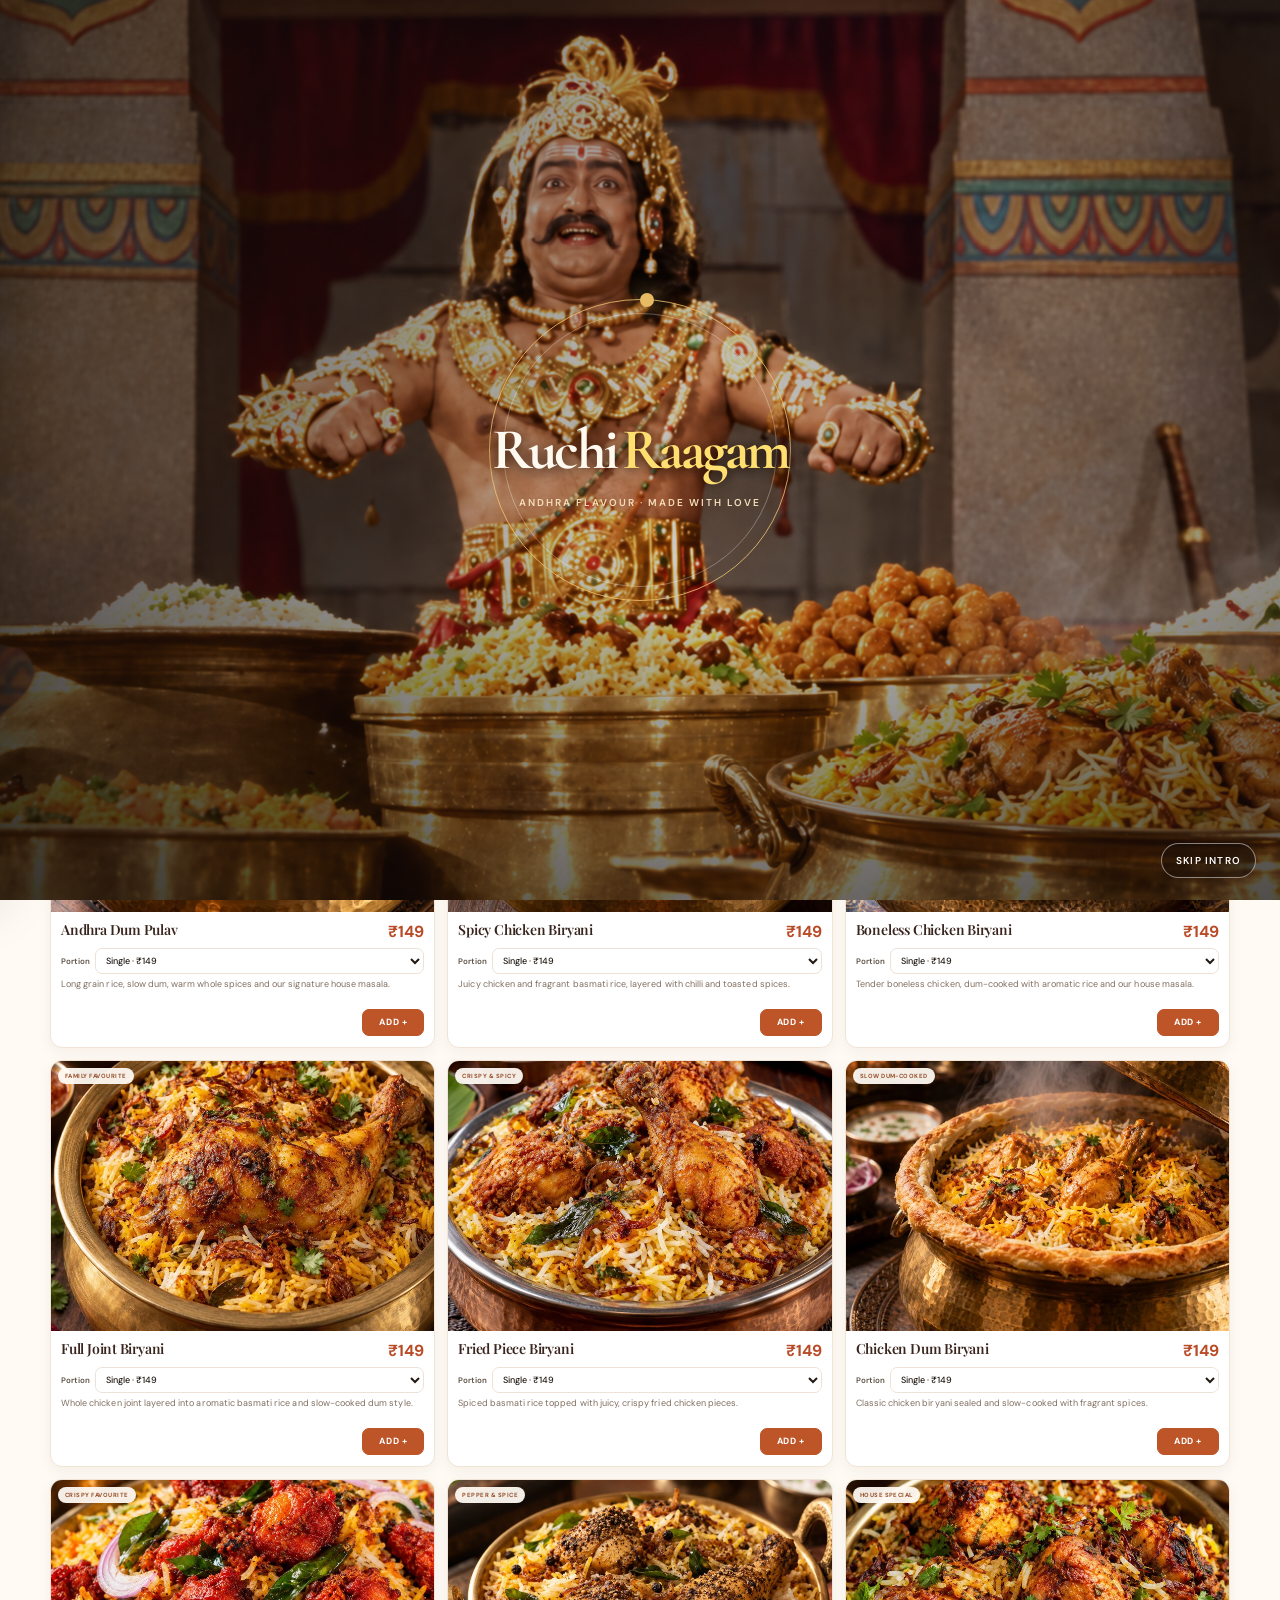
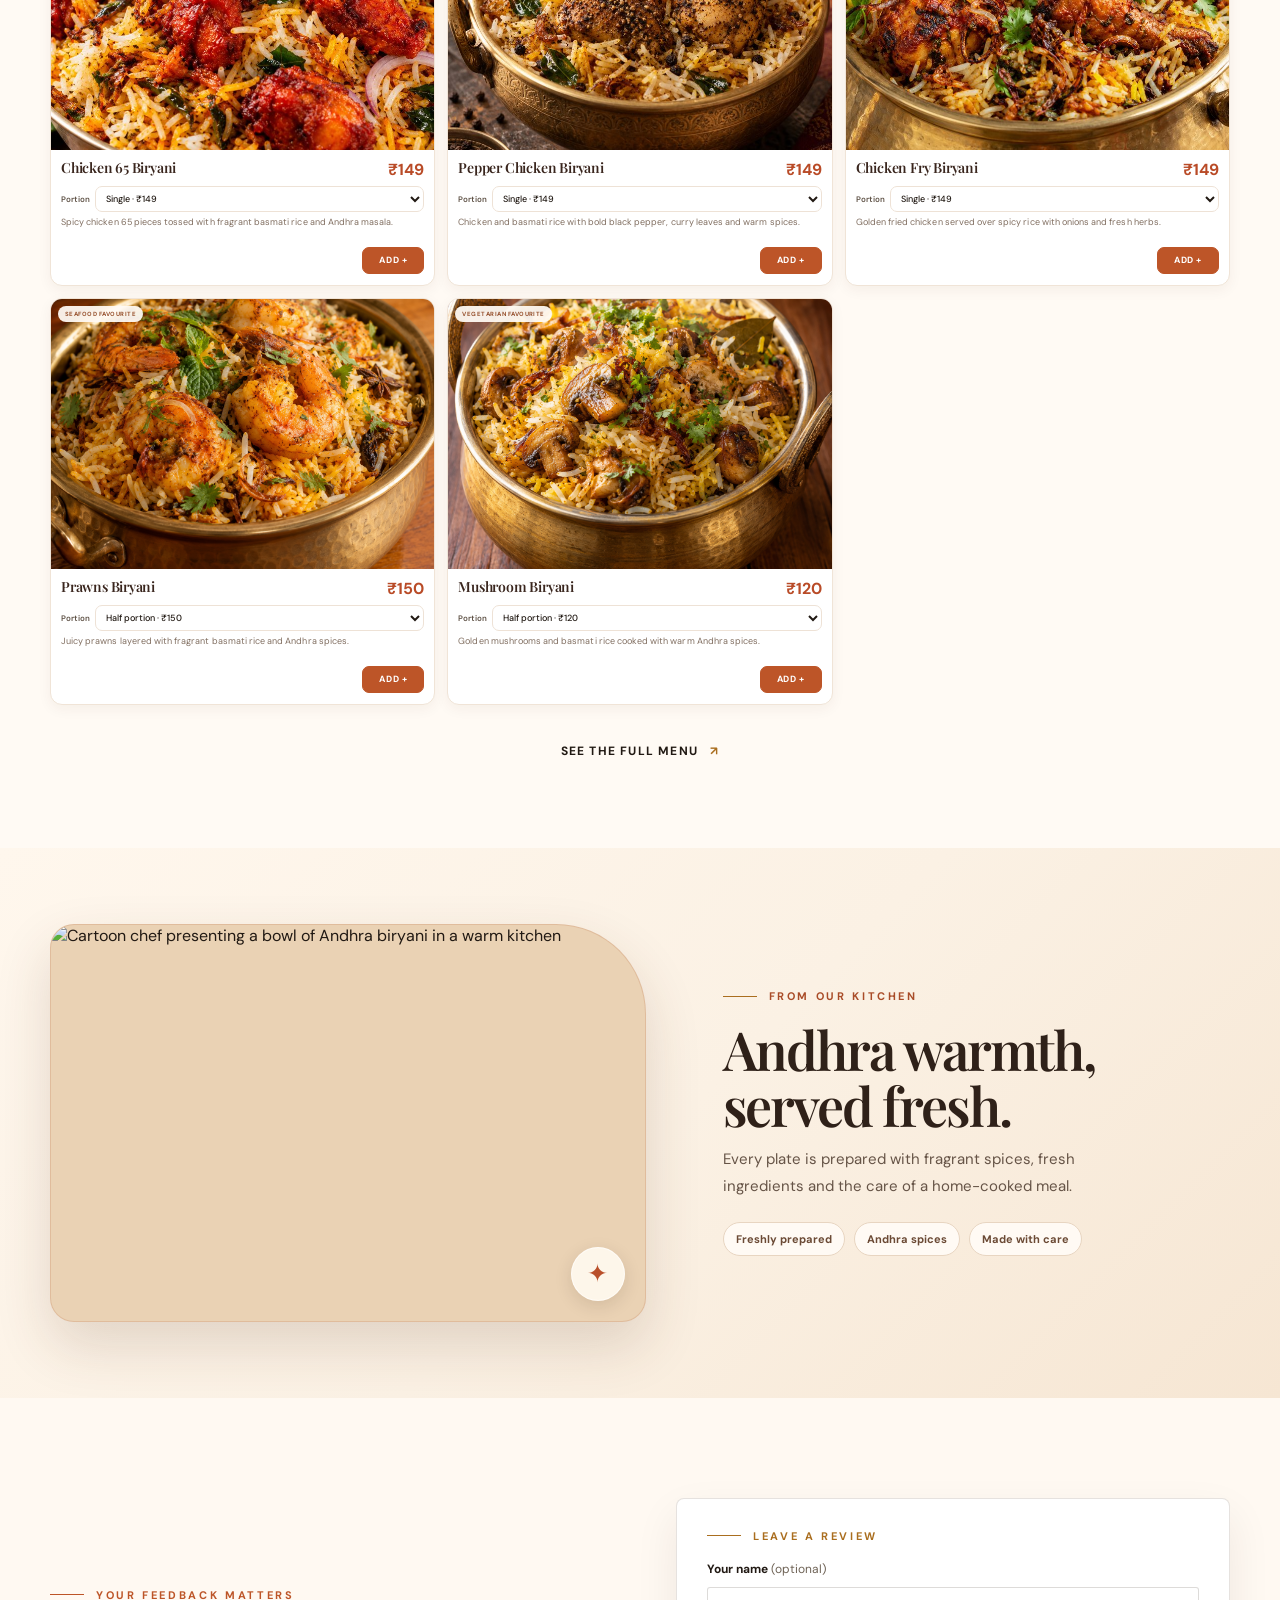
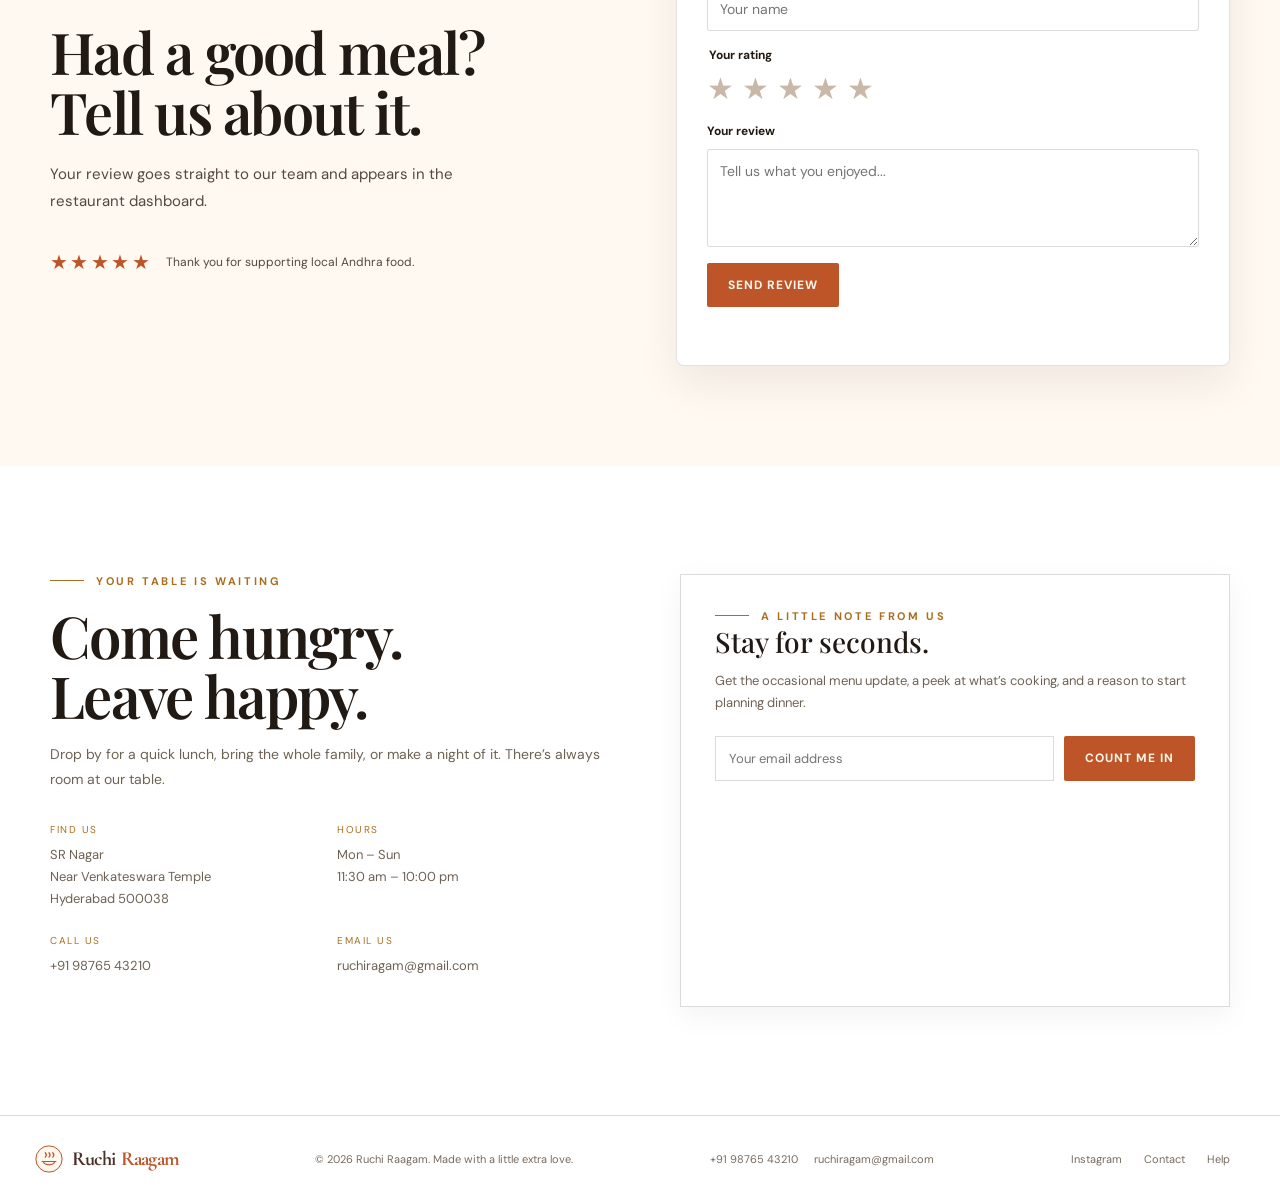
==== commit e52d9959: "Add files via upload" ====
--- a/index.html
+++ b/index.html
@@ -11,6 +11,7 @@
   <link href="https://fonts.googleapis.com/css2?family=Cormorant+Garamond:wght@600;700&family=DM+Sans:wght@400;500;600;700&family=Playfair+Display:wght@500;600;700&display=swap" rel="stylesheet">
   <link rel="stylesheet" href="styles.css">
   <link rel="stylesheet" href="dashboard-embed.css">
+  <link rel="stylesheet" href="kitchen-story.css">
   <style>#openDashboard{display:none!important}</style>
 </head>
 <body>
@@ -91,7 +92,7 @@
       <article class="dish"><div class="dish-img"><img src="./mutton-soup.png" alt="Peppery mutton soup with tender mutton, curry leaves and coriander" loading="lazy"><span class="dish-tag">Pepper & spice</span></div><div class="dish-copy"><div class="dish-title"><h3 role="button" tabindex="0" aria-expanded="false">Mutton Soup</h3><span class="price">₹150</span></div><p>Slow-simmered mutton broth with tender pieces, pepper and curry leaves.</p><div class="quantity-picker"><span class="quantity-label">Quantity</span><div class="quantity-stepper"><button class="qty-button" type="button" data-step="-1" data-label-en="Decrease quantity" data-label-te="పరిమాణం తగ్గించు" aria-label="Decrease quantity">−</button><span class="qty-value" aria-live="polite">0</span><button class="qty-button" type="button" data-step="1" data-label-en="Increase quantity" data-label-te="పరిమాణం పెంచు" aria-label="Increase quantity">+</button></div></div></div></article>
     </div><div id="orderSummary" class="order-summary" hidden><span id="orderCount" class="summary-count">0 items</span><span><span class="summary-label">Estimated total</span> <strong id="orderTotal">₹0</strong></span><button class="button checkout-open" id="checkoutOpen" type="button" data-en="View order" data-te="ఆర్డర్ చూడండి">View order</button></div><div id="checkoutPanel" class="checkout-panel" hidden><div class="checkout-copy"><div class="eyebrow">Delivery details</div><h3>Get your order delivered.</h3><p>Add your delivery address and contact number to prepare the order.</p></div><form id="checkoutForm" class="checkout-form"><label><span class="field-label">Full name</span><input name="name" autocomplete="name" required placeholder="Your name"></label><label><span class="field-label">Phone number</span><input name="phone" type="tel" autocomplete="tel" required placeholder="10-digit mobile number"></label><label class="address-field"><span class="field-label">Delivery address</span><textarea name="address" autocomplete="street-address" rows="3" required placeholder="House / flat, street, area, Hyderabad"></textarea></label><label><span class="field-label">Landmark</span> <span class="optional">(optional)</span><input name="landmark" placeholder="Nearby landmark"></label><label><span class="field-label" id="pincodeLabel">Delivery pincode</span><input name="pincode" type="text" inputmode="numeric" autocomplete="postal-code" pattern="[0-9]{6}" minlength="6" maxlength="6" required placeholder="6-digit pincode" title="Enter a valid 6-digit pincode"></label><div class="pricing-inputs"><label class="pricing-field"><span class="field-label" id="deliveryDistanceLabel">Distance from restaurant (km)</span><input type="number" min="0.1" max="100" step="0.1" inputmode="decimal" name="distanceKm" id="deliveryDistance" required placeholder="For example, 8"></label><label class="pricing-field"><span class="field-label" id="couponLabel">Coupon code</span><select name="couponCode" id="couponCode"><option value="">No coupon</option><option value="RAGAM10">RAGAM10 · 10% off · ₹150+</option><option value="WELCOME50">WELCOME50 · ₹50 off · ₹350+</option><option value="FEAST15">FEAST15 · 15% off · ₹500+</option></select></label></div><p class="pricing-hint" id="deliveryHint">Free within 7 km; ₹5 for each started extra km.</p><p class="coupon-note" id="couponNote" aria-live="polite">Coupons apply to the item subtotal only; one coupon per order.</p><div class="price-breakdown" id="priceBreakdown" aria-live="polite"><div class="price-row"><span>Items subtotal</span><strong id="checkoutSubtotal">₹0</strong></div><div class="price-row"><span>Delivery charge</span><strong id="checkoutDeliveryCharge">₹0</strong></div><div class="price-row discount-row"><span>Coupon discount</span><strong id="checkoutDiscount">−₹0</strong></div><div class="price-row final-price-row"><span>Total to pay</span><strong id="checkoutGrandTotal">₹0</strong></div></div><div class="payment-method"><button type="button" class="payment-method-toggle" id="paymentMethodToggle" aria-expanded="false" aria-controls="paymentOptions"><span class="field-label payment-method-label">Payment method</span><span class="payment-chevron" aria-hidden="true">⌄</span></button><div class="payment-options" id="paymentOptions" hidden><label class="payment-option"><input type="radio" name="payment" value="cod" checked><svg class="payment-symbol cash-symbol" viewBox="0 0 32 32" aria-hidden="true"><rect x="3" y="7" width="26" height="18" rx="3" fill="none" stroke="currentColor" stroke-width="2"/><circle cx="16" cy="16" r="5" fill="none" stroke="currentColor" stroke-width="2"/><path d="M7 11h2m14 10h2" stroke="currentColor" stroke-width="2" stroke-linecap="round"/><path d="M16 13v6m2-4c0-1-1-1-2-1s-2 0-2 1 1 1 2 1 2 0 2 1-1 1-2 1-2 0-2-1" fill="none" stroke="currentColor" stroke-width="1.2"/></svg><span class="payment-option-copy">Cash on delivery<small class="payment-option-hint" data-en="Pay when your order arrives" data-te="ఆర్డర్ అందినప్పుడు చెల్లించండి">Pay when your order arrives</small></span></label><label class="payment-option"><input type="radio" name="payment" value="upi"><svg class="payment-symbol upi-symbol" viewBox="0 0 54 28" aria-hidden="true"><path d="M5 4 12 14 5 24" fill="none" stroke="#f28c28" stroke-width="3" stroke-linecap="round" stroke-linejoin="round"/><text x="15" y="20" font-family="Arial,sans-serif" font-size="16" font-weight="700" fill="#333">UPI</text><path d="M49 4 42 14 49 24" fill="none" stroke="#36a76b" stroke-width="3" stroke-linecap="round" stroke-linejoin="round"/></svg><span class="payment-option-copy">UPI<small class="payment-option-hint" data-en="Pay with any UPI app" data-te="ఏదైనా UPI యాప్‌తో చెల్లించండి">Pay with any UPI app</small></span></label><label class="payment-option"><input type="radio" name="payment" value="phonepe"><svg class="payment-symbol phonepe-symbol" viewBox="0 0 32 32" aria-hidden="true"><circle cx="16" cy="16" r="14" fill="#5f259f"/><text x="16" y="21" text-anchor="middle" font-family="Arial,sans-serif" font-size="15" font-weight="700" fill="#fff">पे</text></svg><span class="payment-option-copy">PhonePe<small class="payment-option-hint" data-en="Quick payment through PhonePe" data-te="PhonePe ద్వారా త్వరిత చెల్లింపు">Quick payment through PhonePe</small></span></label><label class="payment-option"><input type="radio" name="payment" value="internetbanking"><svg class="payment-symbol bank-symbol" viewBox="0 0 32 32" aria-hidden="true"><path d="m3 11 13-7 13 7M5 13h22M7 13v12m6-12v12m6-12v12m6-12v12M4 27h24" fill="none" stroke="currentColor" stroke-width="2" stroke-linecap="round" stroke-linejoin="round"/></svg><span class="payment-option-copy">Internet Banking<small class="payment-option-hint" data-en="Pay through your bank account" data-te="మీ బ్యాంక్ ఖాతా ద్వారా చెల్లించండి">Pay through your bank account</small></span></label></div><p id="paymentNote" class="payment-note">Pay cash when your order arrives.</p></div><button class="button" type="submit">Review order</button></form><div id="orderConfirmation" class="order-confirmation" hidden><h3>Order details ready</h3><p>Choose how to send the order. Your contact and delivery details will be emailed to the restaurant.</p><pre id="orderReceipt"></pre><button class="button" id="sendEmailOrder" type="button">Send order by email</button> <a class="button" id="sendWhatsApp" href="#" target="_blank" rel="noopener">Send order on WhatsApp</a> <button class="button" id="copyOrder" type="button">Copy order details</button><span id="copyStatus" aria-live="polite"></span><p id="emailOrderStatus" class="payment-note" aria-live="polite"></p></div></div><div class="menu-action"><a class="text-link" href="#visit">See the full menu <span>↗</span></a></div></div></section>
     <section class="reviews" id="reviews"><div class="wrap reviews-grid"><div class="review-intro"><div class="eyebrow">Your feedback matters</div><h2>Had a good meal?<br>Tell us about it.</h2><p>Your review goes straight to our team and appears in the restaurant dashboard.</p><div class="review-note"><span class="review-note-stars" aria-hidden="true">★★★★★</span><span>Thank you for supporting local Andhra food.</span></div></div><form class="review-form" id="reviewForm"><div class="eyebrow">Leave a review</div><label class="review-name-label" for="reviewName">Your name <span>(optional)</span></label><input id="reviewName" name="name" autocomplete="name" placeholder="Your name" maxlength="100"><fieldset class="rating-field"><legend id="ratingLabel">Your rating</legend><div class="rating-options"><label><input type="radio" name="rating" value="1" required><span aria-label="1 star">★</span></label><label><input type="radio" name="rating" value="2"><span aria-label="2 stars">★</span></label><label><input type="radio" name="rating" value="3"><span aria-label="3 stars">★</span></label><label><input type="radio" name="rating" value="4"><span aria-label="4 stars">★</span></label><label><input type="radio" name="rating" value="5"><span aria-label="5 stars">★</span></label></div></fieldset><label class="review-message-label" for="reviewMessage">Your review</label><textarea id="reviewMessage" name="message" rows="4" required minlength="5" maxlength="1000" placeholder="Tell us what you enjoyed..."></textarea><button class="button" id="reviewSubmit" type="submit">Send review</button><p class="review-status" id="reviewStatus" aria-live="polite"></p></form></div></section>
-    <section id="visit"><div class="wrap visit"><div class="visit-copy"><div class="eyebrow">Your table is waiting</div><h2>Come hungry.<br>Leave happy.</h2><p>Drop by for a quick lunch, bring the whole family, or make a night of it. There’s always room at our table.</p><div class="visit-details"><div><div class="detail-label">Find us</div><div class="detail">SR Nagar<br>Near Honda Show Room<br>Hyderabad 500038</div></div><div><div class="detail-label">Hours</div><div class="detail">Mon – Sun<br>11:30 am – 10:00 pm</div></div><div><div class="detail-label">Call us</div><div class="detail"><a href="tel:+919876543210">+91 98765 43210</a></div></div><div><div class="detail-label">Email us</div><div class="detail"><a href="mailto:ruchiragam@gmail.com">ruchiragam@gmail.com</a></div></div></div></div><div class="visit-card"><div class="eyebrow">A little note from us</div><h3>Stay for seconds.</h3><p>Get the occasional menu update, a peek at what’s cooking, and a reason to start planning dinner.</p><form id="signupForm"><div class="form-row"><input type="email" id="email" placeholder="Your email address" aria-label="Your email address" required><button class="button" type="submit">Count me in</button></div><div class="form-note" id="formNote" aria-live="polite"></div></form></div></div></section>
+    <section id="visit"><div class="wrap visit"><div class="visit-copy"><div class="eyebrow">Your table is waiting</div><h2>Come hungry.<br>Leave happy.</h2><p>Drop by for a quick lunch, bring the whole family, or make a night of it. There’s always room at our table.</p><div class="visit-details"><div><div class="detail-label">Find us</div><div class="detail">SR Nagar<br>Near Venkateswara Temple<br>Hyderabad 500038</div></div><div><div class="detail-label">Hours</div><div class="detail">Mon – Sun<br>11:30 am – 10:00 pm</div></div><div><div class="detail-label">Call us</div><div class="detail"><a href="tel:+919876543210">+91 98765 43210</a></div></div><div><div class="detail-label">Email us</div><div class="detail"><a href="mailto:ruchiragam@gmail.com">ruchiragam@gmail.com</a></div></div></div></div><div class="visit-card"><div class="eyebrow">A little note from us</div><h3>Stay for seconds.</h3><p>Get the occasional menu update, a peek at what’s cooking, and a reason to start planning dinner.</p><form id="signupForm"><div class="form-row"><input type="email" id="email" placeholder="Your email address" aria-label="Your email address" required><button class="button" type="submit">Count me in</button></div><div class="form-note" id="formNote" aria-live="polite"></div></form></div></div></section>
   </main>
   <footer><div class="wrap foot"><a class="brand" href="#top"><svg class="brand-mark" viewBox="0 0 48 48" aria-hidden="true" focusable="false"><circle class="brand-mark-outline" cx="24" cy="24" r="21"/><path class="brand-mark-line" d="M13 28h22M15 28c1 7 17 7 18 0M18 21c2-2 2-5 0-7M24 21c2-2 2-5 0-7M30 21c2-2 2-5 0-7"/></svg>Ruchi <span>Raagam</span></a><div>© <span id="year"></span> Ruchi Raagam. Made with a little extra love.</div><div class="footer-contact"><a href="tel:+919876543210">+91 98765 43210</a><a href="mailto:ruchiragam@gmail.com">ruchiragam@gmail.com</a></div><div class="social"><a href="#visit">Instagram</a><a href="#visit">Contact</a><a href="#dashboard" id="openDashboard">Staff dashboard</a></div></div></footer>
   <section class="dashboard-overlay" id="dashboardView" aria-label="Restaurant orders dashboard" hidden>
@@ -119,5 +120,6 @@
   <script src="newsletter.js" defer></script>
   <script src="https://checkout.razorpay.com/v1/checkout.js" defer></script>
   <script src="razorpay-checkout.js" defer></script>
+  <script src="kitchen-story.js" defer></script>
 </body>
 </html>
--- a/styles.css
+++ b/styles.css
@@ -475,7 +475,12 @@
 .payment-option:has(input:checked){border-color:#c45a31;background:#fff6f0;box-shadow:0 0 0 2px rgba(196,90,49,.13),0 8px 18px rgba(57,39,25,.06)}
 .payment-option:has(input:checked)::after{content:"✓";position:absolute;top:9px;right:10px;width:19px;height:19px;display:grid;place-items:center;border-radius:50%;background:#bf542b;color:#fff;font-size:11px;font-weight:700}
 .payment-note{padding:10px 12px;border-radius:10px;background:#f7f2ed;color:#76685d}
+.order-cloud-status{display:flex;align-items:center;justify-content:space-between;gap:12px;margin:12px 0;padding:12px 14px;border:1px solid #d8e7dc;border-radius:12px;background:#f2faf4;color:#286344;font-size:13px;line-height:1.45}
+.order-cloud-status[data-state="pending"]{border-color:#ead5b8;background:#fff8ed;color:#80542e}
+.order-cloud-status[data-state="failed"]{border-color:#f0c6b8;background:#fff5f1;color:#a63f26}
+.order-cloud-status .button{flex:0 0 auto;min-height:38px;padding:9px 14px;font-size:10px}
 @media(max-width:760px){.payment-method{padding:15px}.payment-options{grid-template-columns:1fr;gap:9px}.checkout-form .payment-option{min-height:66px;padding:11px 13px}.payment-option-hint{font-size:11px}.payment-method-toggle{padding-bottom:13px}}
+@media(max-width:760px){.order-cloud-status{align-items:stretch;flex-direction:column}.order-cloud-status .button{width:100%}}
 
 /* Automatic hero food-photo slideshow */
 .hero{isolation:isolate;background:#17130f!important}
@@ -526,6 +531,7 @@
 @media(max-width:760px){header .brand-logo{width:clamp(146px,43vw,174px)}}
 @media(max-width:380px){header .brand-logo{width:clamp(136px,40vw,152px)}}
 .tracking-current{margin:16px 0 18px;color:#b64b25;font:600 22px/1.25 var(--serif)}
+.tracking-delivery-person{display:flex;flex-wrap:wrap;align-items:center;gap:8px;margin:0 0 18px;padding:11px 14px;border:1px solid #cbded0;border-radius:12px;background:#f1f8f2;color:#44644d;font-size:13px}.tracking-delivery-person strong{color:#244a35;font-weight:700}
 .tracking-current.is-cancelled{color:#9b3027}
 .tracking-timeline{display:flex;justify-content:space-between;gap:8px;margin:0;padding:0;list-style:none}
 .tracking-step{display:grid;justify-items:center;gap:8px;flex:1;position:relative;color:#9a8d80;text-align:center;font-size:11px;line-height:1.35}
--- a/kitchen-story.css
+++ b/kitchen-story.css
@@ -0,0 +1,12 @@
+.kitchen-story{padding:76px 0;background:linear-gradient(135deg,#fff7ed 0%,#fbf1e4 52%,#f6e6d3 100%);overflow:hidden}
+.kitchen-story-grid{display:grid;grid-template-columns:minmax(0,1.08fr) minmax(300px,.92fr);align-items:center;gap:clamp(28px,6vw,82px)}
+.kitchen-story-art{position:relative;min-width:0;border:1px solid rgba(176,91,47,.18);border-radius:24px 90px 24px 24px;overflow:hidden;box-shadow:0 24px 55px rgba(84,48,25,.16);background:#ead2b4}
+.kitchen-story-art img{display:block;width:100%;aspect-ratio:1.5;object-fit:cover;object-position:34% center}
+.kitchen-story-stamp{position:absolute;right:20px;bottom:20px;display:grid;place-items:center;width:54px;height:54px;border:1px solid rgba(255,255,255,.65);border-radius:50%;background:#fffaf0e8;color:#b94f2a;font-size:25px;box-shadow:0 5px 18px rgba(40,24,12,.12)}
+.kitchen-story-copy{max-width:480px;padding:12px 0}
+.kitchen-story-copy .eyebrow{color:#a94c28}
+.kitchen-story-copy h2{margin:18px 0 14px;color:#2f2119;font-size:clamp(36px,4.2vw,54px);line-height:1.03;letter-spacing:-.04em}
+.kitchen-story-copy p{max-width:430px;color:#665447;font-size:15px;line-height:1.8}
+.kitchen-story-points{display:flex;flex-wrap:wrap;gap:9px;margin-top:22px}
+.kitchen-story-points span{padding:9px 12px;border:1px solid #e8d5c1;border-radius:999px;background:#fffaf4;color:#6b4a35;font-size:11px;font-weight:700}
+@media(max-width:760px){.kitchen-story{padding:48px 0}.kitchen-story-grid{grid-template-columns:minmax(0,1fr);gap:23px}.kitchen-story-art{border-radius:20px 58px 20px 20px}.kitchen-story-art img{aspect-ratio:1.42;object-position:34% center}.kitchen-story-copy{max-width:none;padding:0 2px}.kitchen-story-copy h2{font-size:clamp(32px,8vw,42px)}.kitchen-story-copy p{font-size:14px;line-height:1.7}.kitchen-story-points{gap:7px;margin-top:17px}.kitchen-story-points span{font-size:10px;padding:8px 10px}}
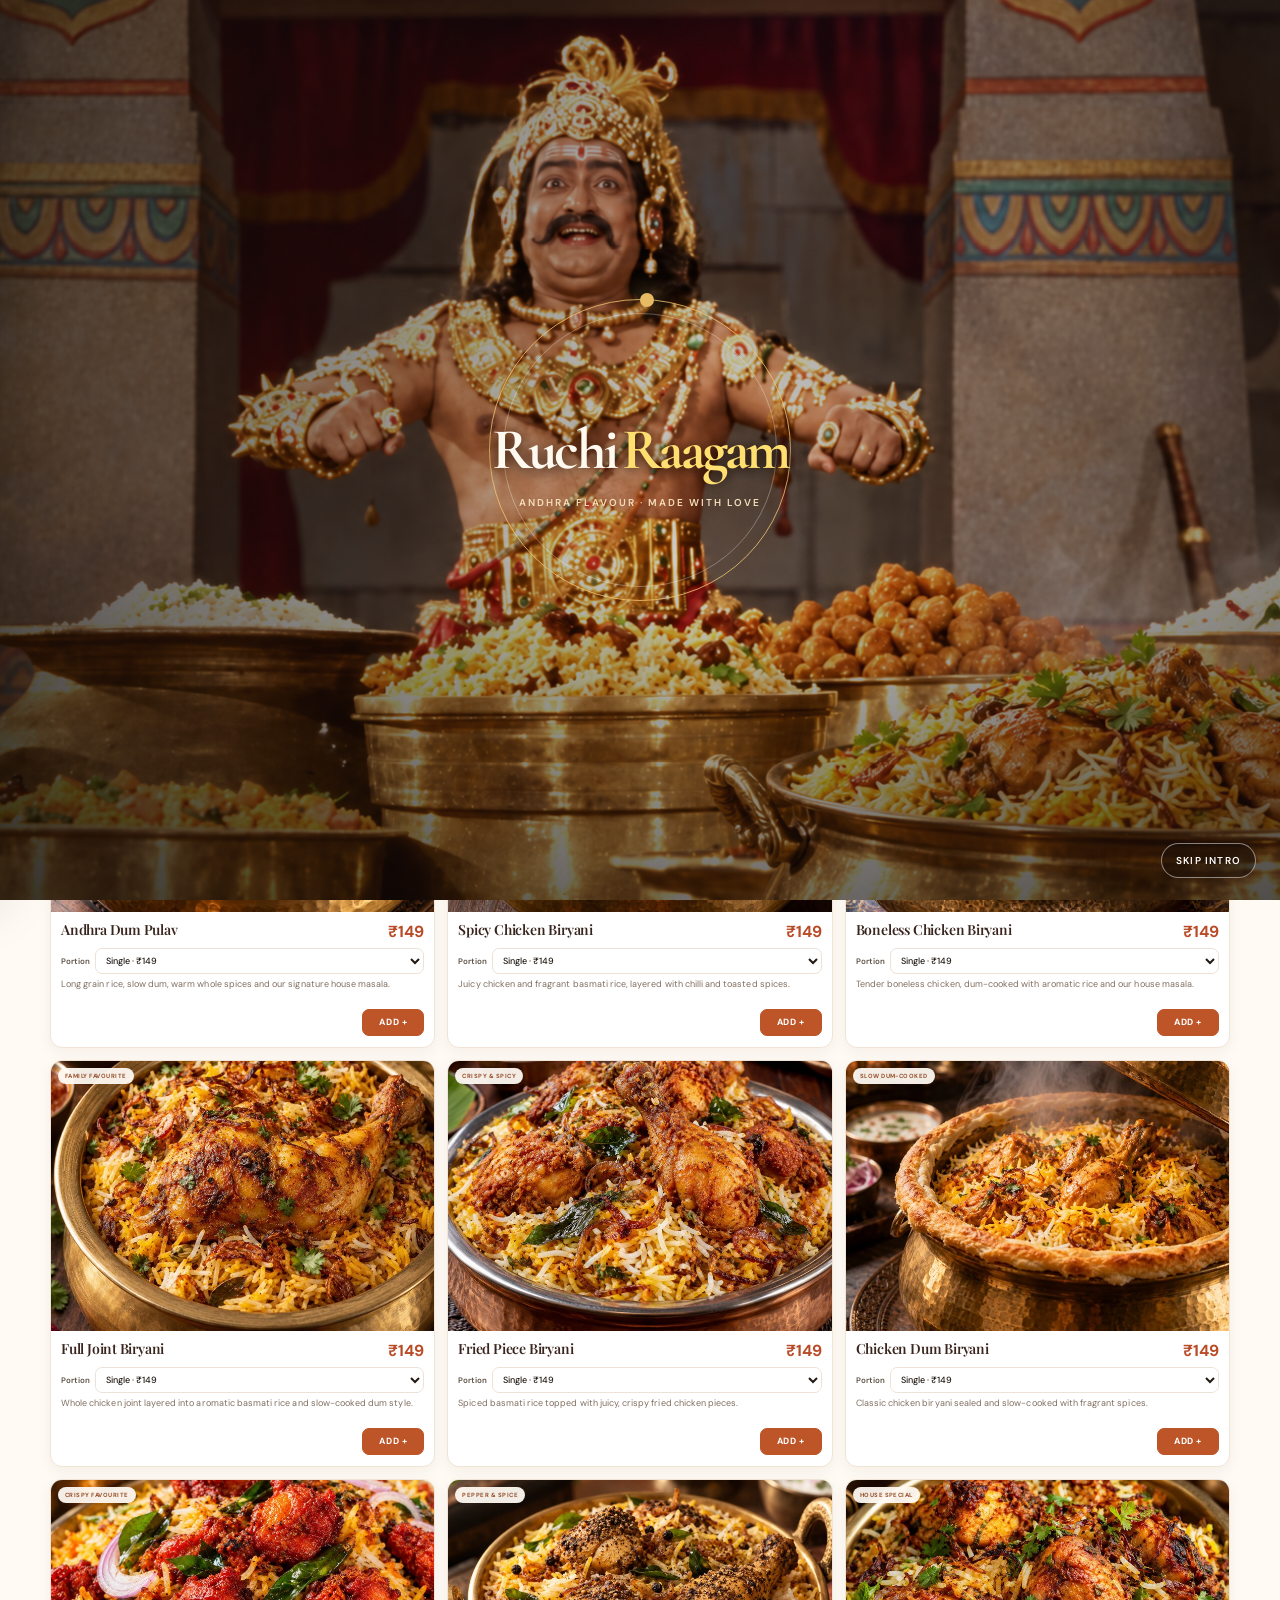
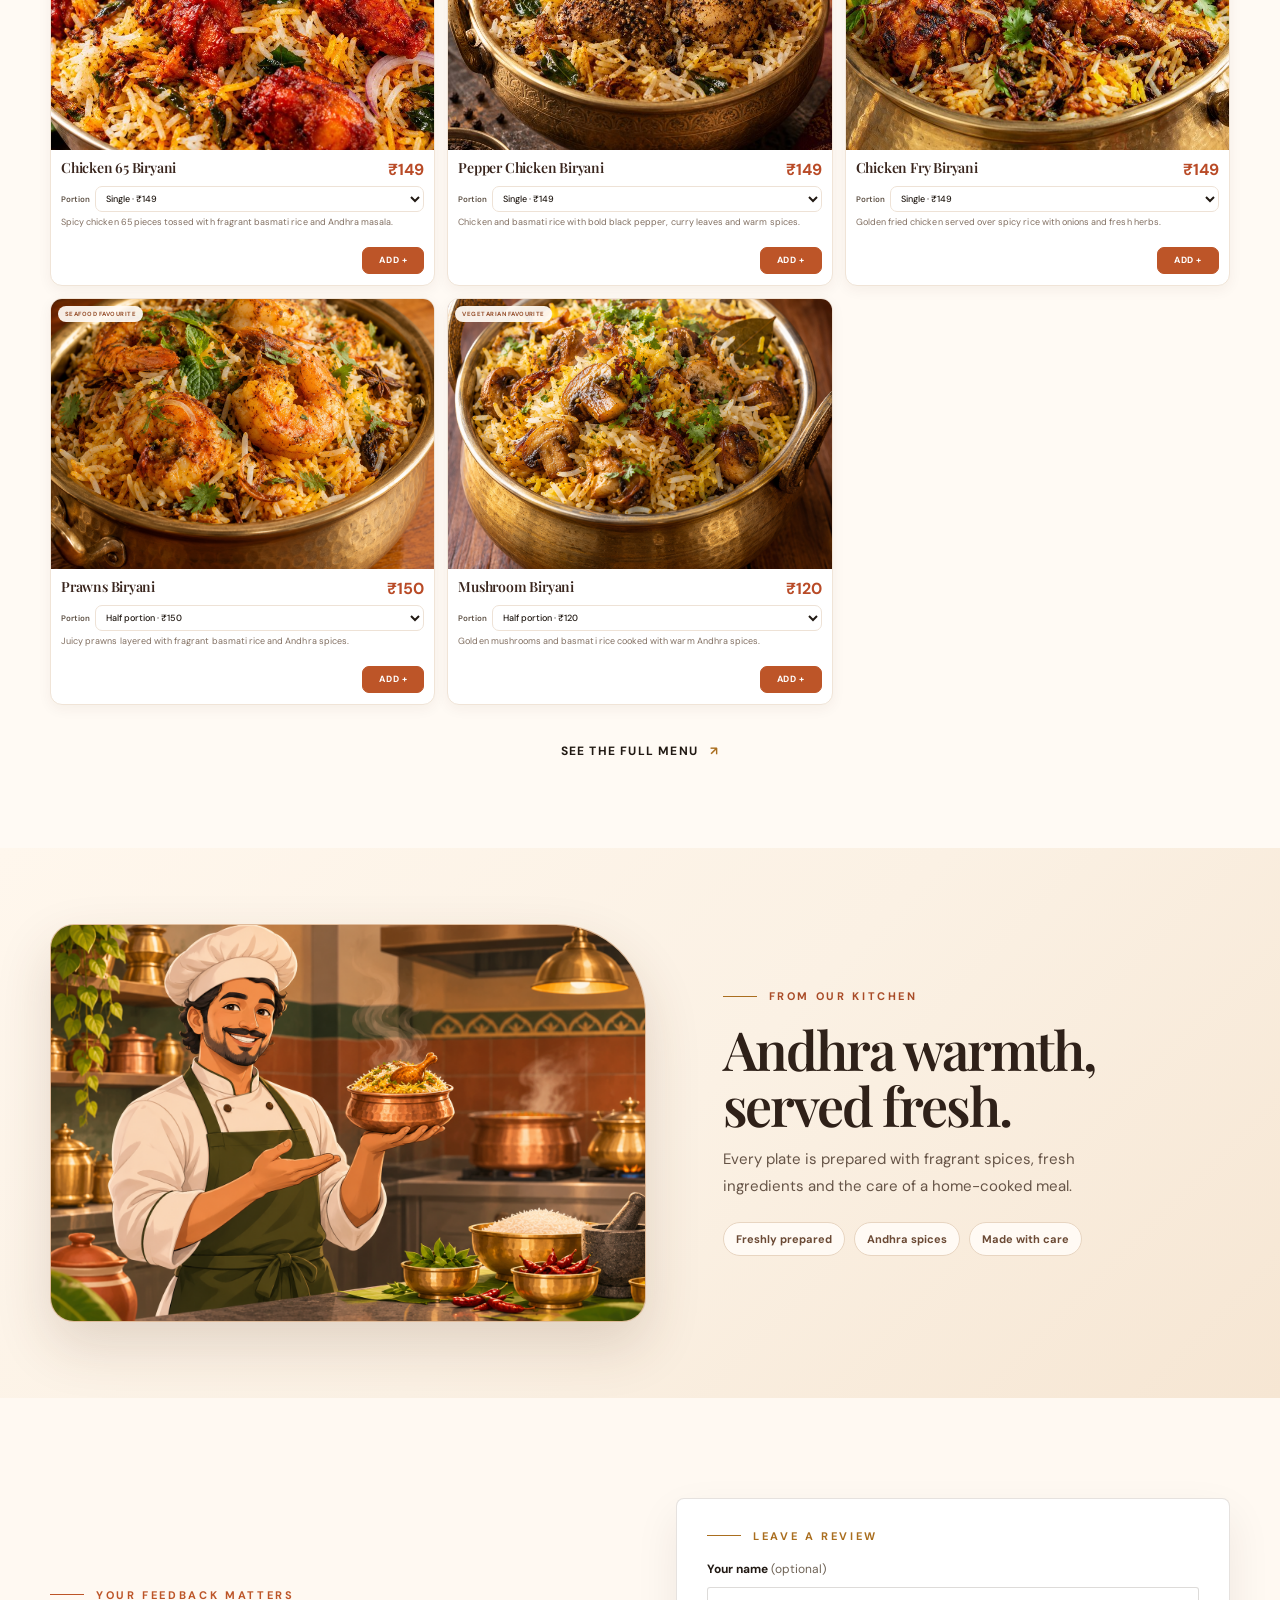
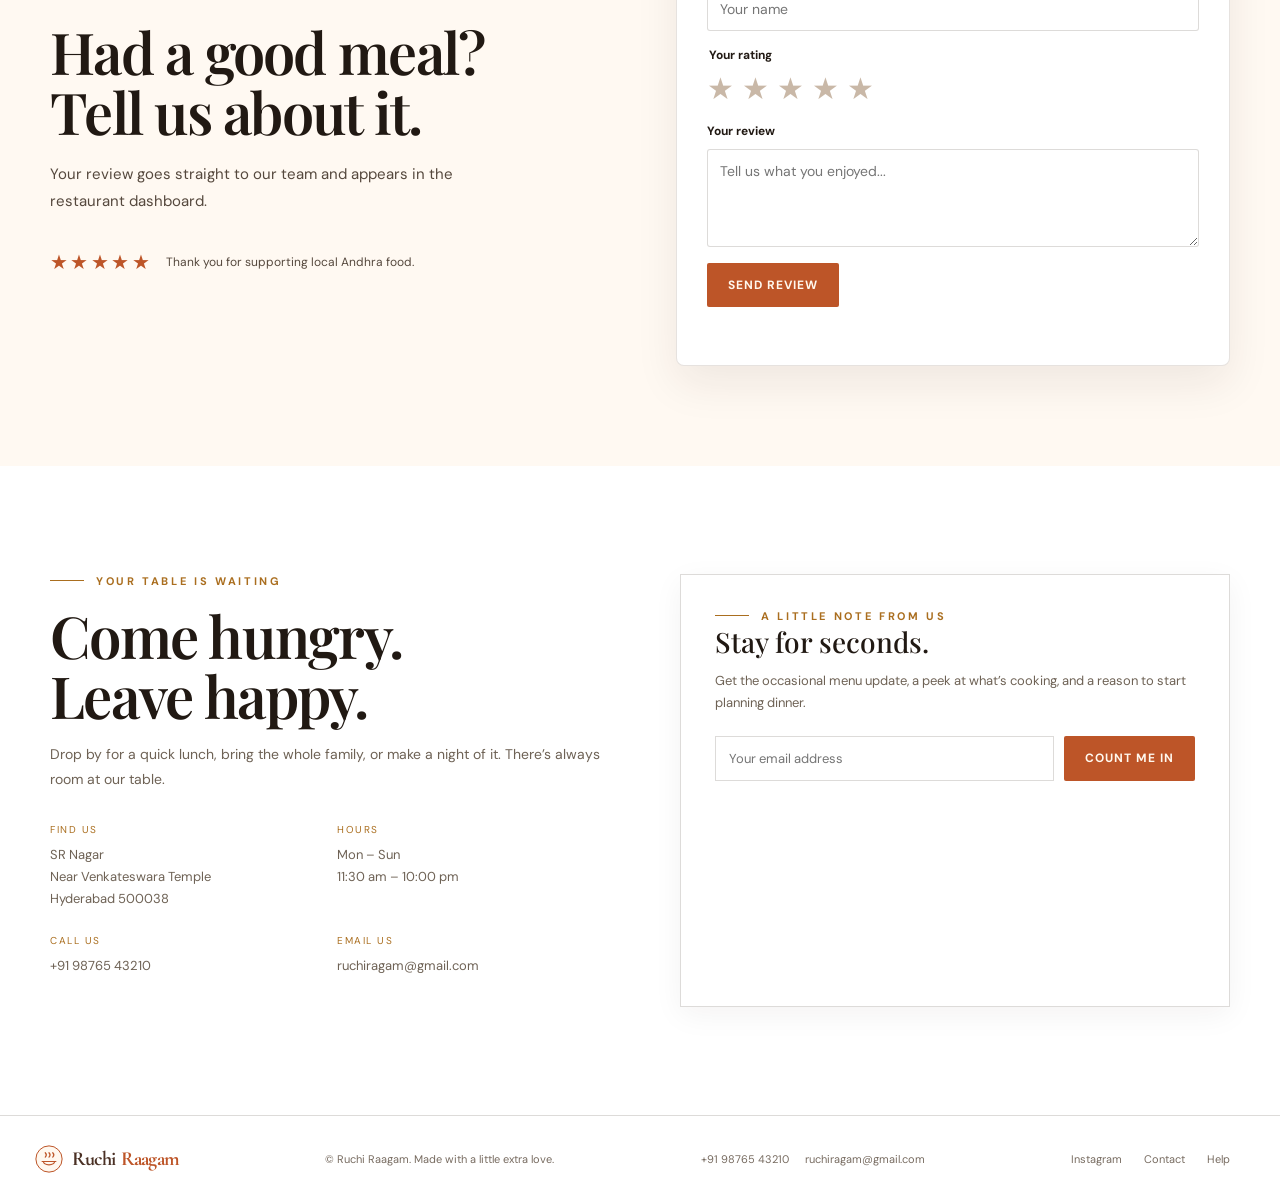
==== commit 501d3a6f: "Add files via upload" ====
--- a/index.html
+++ b/index.html
@@ -90,7 +90,7 @@
       <article class="dish"><div class="dish-img"><img src="./mushroom-biryani.png" alt="Indian mushroom biryani with basmati rice and herbs" loading="lazy"><span class="dish-tag">Vegetarian favourite</span></div><div class="dish-copy"><div class="dish-title"><h3 role="button" tabindex="0" aria-expanded="false">Mushroom Biryani</h3><span class="price">₹120</span></div><div class="portion-picker"><label><span class="portion-label">Portion</span><select class="portion-select" aria-label="Choose portion"><option value="120">Half portion · ₹120</option><option value="250">Full portion · ₹250</option></select></label></div><p>Golden mushrooms and basmati rice cooked with warm Andhra spices.</p><div class="quantity-picker"><span class="quantity-label">Quantity</span><div class="quantity-stepper"><button class="qty-button" type="button" data-step="-1" data-label-en="Decrease quantity" data-label-te="పరిమాణం తగ్గించు" aria-label="Decrease quantity">−</button><span class="qty-value" aria-live="polite">0</span><button class="qty-button" type="button" data-step="1" data-label-en="Increase quantity" data-label-te="పరిమాణం పెంచు" aria-label="Increase quantity">+</button></div></div></div></article>
       <article class="dish"><div class="dish-img"><img src="./chicken-soup.png" alt="Hot chicken soup with tender chicken, vegetables and coriander" loading="lazy"><span class="dish-tag">Warm & comforting</span></div><div class="dish-copy"><div class="dish-title"><h3 role="button" tabindex="0" aria-expanded="false">Chicken Soup</h3><span class="price">₹100</span></div><p>Golden chicken broth with tender chicken pieces, vegetables and fresh herbs.</p><div class="quantity-picker"><span class="quantity-label">Quantity</span><div class="quantity-stepper"><button class="qty-button" type="button" data-step="-1" data-label-en="Decrease quantity" data-label-te="పరిమాణం తగ్గించు" aria-label="Decrease quantity">−</button><span class="qty-value" aria-live="polite">0</span><button class="qty-button" type="button" data-step="1" data-label-en="Increase quantity" data-label-te="పరిమాణం పెంచు" aria-label="Increase quantity">+</button></div></div></div></article>
       <article class="dish"><div class="dish-img"><img src="./mutton-soup.png" alt="Peppery mutton soup with tender mutton, curry leaves and coriander" loading="lazy"><span class="dish-tag">Pepper & spice</span></div><div class="dish-copy"><div class="dish-title"><h3 role="button" tabindex="0" aria-expanded="false">Mutton Soup</h3><span class="price">₹150</span></div><p>Slow-simmered mutton broth with tender pieces, pepper and curry leaves.</p><div class="quantity-picker"><span class="quantity-label">Quantity</span><div class="quantity-stepper"><button class="qty-button" type="button" data-step="-1" data-label-en="Decrease quantity" data-label-te="పరిమాణం తగ్గించు" aria-label="Decrease quantity">−</button><span class="qty-value" aria-live="polite">0</span><button class="qty-button" type="button" data-step="1" data-label-en="Increase quantity" data-label-te="పరిమాణం పెంచు" aria-label="Increase quantity">+</button></div></div></div></article>
-    </div><div id="orderSummary" class="order-summary" hidden><span id="orderCount" class="summary-count">0 items</span><span><span class="summary-label">Estimated total</span> <strong id="orderTotal">₹0</strong></span><button class="button checkout-open" id="checkoutOpen" type="button" data-en="View order" data-te="ఆర్డర్ చూడండి">View order</button></div><div id="checkoutPanel" class="checkout-panel" hidden><div class="checkout-copy"><div class="eyebrow">Delivery details</div><h3>Get your order delivered.</h3><p>Add your delivery address and contact number to prepare the order.</p></div><form id="checkoutForm" class="checkout-form"><label><span class="field-label">Full name</span><input name="name" autocomplete="name" required placeholder="Your name"></label><label><span class="field-label">Phone number</span><input name="phone" type="tel" autocomplete="tel" required placeholder="10-digit mobile number"></label><label class="address-field"><span class="field-label">Delivery address</span><textarea name="address" autocomplete="street-address" rows="3" required placeholder="House / flat, street, area, Hyderabad"></textarea></label><label><span class="field-label">Landmark</span> <span class="optional">(optional)</span><input name="landmark" placeholder="Nearby landmark"></label><label><span class="field-label" id="pincodeLabel">Delivery pincode</span><input name="pincode" type="text" inputmode="numeric" autocomplete="postal-code" pattern="[0-9]{6}" minlength="6" maxlength="6" required placeholder="6-digit pincode" title="Enter a valid 6-digit pincode"></label><div class="pricing-inputs"><label class="pricing-field"><span class="field-label" id="deliveryDistanceLabel">Distance from restaurant (km)</span><input type="number" min="0.1" max="100" step="0.1" inputmode="decimal" name="distanceKm" id="deliveryDistance" required placeholder="For example, 8"></label><label class="pricing-field"><span class="field-label" id="couponLabel">Coupon code</span><select name="couponCode" id="couponCode"><option value="">No coupon</option><option value="RAGAM10">RAGAM10 · 10% off · ₹150+</option><option value="WELCOME50">WELCOME50 · ₹50 off · ₹350+</option><option value="FEAST15">FEAST15 · 15% off · ₹500+</option></select></label></div><p class="pricing-hint" id="deliveryHint">Free within 7 km; ₹5 for each started extra km.</p><p class="coupon-note" id="couponNote" aria-live="polite">Coupons apply to the item subtotal only; one coupon per order.</p><div class="price-breakdown" id="priceBreakdown" aria-live="polite"><div class="price-row"><span>Items subtotal</span><strong id="checkoutSubtotal">₹0</strong></div><div class="price-row"><span>Delivery charge</span><strong id="checkoutDeliveryCharge">₹0</strong></div><div class="price-row discount-row"><span>Coupon discount</span><strong id="checkoutDiscount">−₹0</strong></div><div class="price-row final-price-row"><span>Total to pay</span><strong id="checkoutGrandTotal">₹0</strong></div></div><div class="payment-method"><button type="button" class="payment-method-toggle" id="paymentMethodToggle" aria-expanded="false" aria-controls="paymentOptions"><span class="field-label payment-method-label">Payment method</span><span class="payment-chevron" aria-hidden="true">⌄</span></button><div class="payment-options" id="paymentOptions" hidden><label class="payment-option"><input type="radio" name="payment" value="cod" checked><svg class="payment-symbol cash-symbol" viewBox="0 0 32 32" aria-hidden="true"><rect x="3" y="7" width="26" height="18" rx="3" fill="none" stroke="currentColor" stroke-width="2"/><circle cx="16" cy="16" r="5" fill="none" stroke="currentColor" stroke-width="2"/><path d="M7 11h2m14 10h2" stroke="currentColor" stroke-width="2" stroke-linecap="round"/><path d="M16 13v6m2-4c0-1-1-1-2-1s-2 0-2 1 1 1 2 1 2 0 2 1-1 1-2 1-2 0-2-1" fill="none" stroke="currentColor" stroke-width="1.2"/></svg><span class="payment-option-copy">Cash on delivery<small class="payment-option-hint" data-en="Pay when your order arrives" data-te="ఆర్డర్ అందినప్పుడు చెల్లించండి">Pay when your order arrives</small></span></label><label class="payment-option"><input type="radio" name="payment" value="upi"><svg class="payment-symbol upi-symbol" viewBox="0 0 54 28" aria-hidden="true"><path d="M5 4 12 14 5 24" fill="none" stroke="#f28c28" stroke-width="3" stroke-linecap="round" stroke-linejoin="round"/><text x="15" y="20" font-family="Arial,sans-serif" font-size="16" font-weight="700" fill="#333">UPI</text><path d="M49 4 42 14 49 24" fill="none" stroke="#36a76b" stroke-width="3" stroke-linecap="round" stroke-linejoin="round"/></svg><span class="payment-option-copy">UPI<small class="payment-option-hint" data-en="Pay with any UPI app" data-te="ఏదైనా UPI యాప్‌తో చెల్లించండి">Pay with any UPI app</small></span></label><label class="payment-option"><input type="radio" name="payment" value="phonepe"><svg class="payment-symbol phonepe-symbol" viewBox="0 0 32 32" aria-hidden="true"><circle cx="16" cy="16" r="14" fill="#5f259f"/><text x="16" y="21" text-anchor="middle" font-family="Arial,sans-serif" font-size="15" font-weight="700" fill="#fff">पे</text></svg><span class="payment-option-copy">PhonePe<small class="payment-option-hint" data-en="Quick payment through PhonePe" data-te="PhonePe ద్వారా త్వరిత చెల్లింపు">Quick payment through PhonePe</small></span></label><label class="payment-option"><input type="radio" name="payment" value="internetbanking"><svg class="payment-symbol bank-symbol" viewBox="0 0 32 32" aria-hidden="true"><path d="m3 11 13-7 13 7M5 13h22M7 13v12m6-12v12m6-12v12m6-12v12M4 27h24" fill="none" stroke="currentColor" stroke-width="2" stroke-linecap="round" stroke-linejoin="round"/></svg><span class="payment-option-copy">Internet Banking<small class="payment-option-hint" data-en="Pay through your bank account" data-te="మీ బ్యాంక్ ఖాతా ద్వారా చెల్లించండి">Pay through your bank account</small></span></label></div><p id="paymentNote" class="payment-note">Pay cash when your order arrives.</p></div><button class="button" type="submit">Review order</button></form><div id="orderConfirmation" class="order-confirmation" hidden><h3>Order details ready</h3><p>Choose how to send the order. Your contact and delivery details will be emailed to the restaurant.</p><pre id="orderReceipt"></pre><button class="button" id="sendEmailOrder" type="button">Send order by email</button> <a class="button" id="sendWhatsApp" href="#" target="_blank" rel="noopener">Send order on WhatsApp</a> <button class="button" id="copyOrder" type="button">Copy order details</button><span id="copyStatus" aria-live="polite"></span><p id="emailOrderStatus" class="payment-note" aria-live="polite"></p></div></div><div class="menu-action"><a class="text-link" href="#visit">See the full menu <span>↗</span></a></div></div></section>
+    </div><div id="orderSummary" class="order-summary" hidden><span id="orderCount" class="summary-count">0 items</span><span><span class="summary-label">Estimated total</span> <strong id="orderTotal">₹0</strong></span><button class="button checkout-open" id="checkoutOpen" type="button" data-en="View order" data-te="ఆర్డర్ చూడండి">View order</button></div><div id="checkoutPanel" class="checkout-panel" hidden><div class="checkout-copy"><div class="eyebrow">Delivery details</div><h3>Get your order delivered.</h3><p>Add your delivery address and contact number to prepare the order.</p></div><form id="checkoutForm" class="checkout-form"><label><span class="field-label">Full name</span><input name="name" autocomplete="name" required placeholder="Your name"></label><label><span class="field-label">Phone number</span><input name="phone" type="tel" autocomplete="tel" required placeholder="10-digit mobile number"></label><label class="address-field"><span class="field-label">Delivery address</span><textarea name="address" autocomplete="street-address" rows="3" required placeholder="House / flat, street, area, Hyderabad"></textarea></label><label><span class="field-label">Landmark</span> <span class="optional">(optional)</span><input name="landmark" placeholder="Nearby landmark"></label><label><span class="field-label" id="pincodeLabel">Delivery pincode</span><input name="pincode" type="text" inputmode="numeric" autocomplete="postal-code" pattern="[0-9]{6}" minlength="6" maxlength="6" required placeholder="6-digit pincode" title="Enter a valid 6-digit pincode"></label><div class="pricing-inputs"><label class="pricing-field"><span class="field-label" id="deliveryDistanceLabel">Distance from restaurant (km)</span><input type="number" min="0.1" max="100" step="0.1" inputmode="decimal" name="distanceKm" id="deliveryDistance" required placeholder="For example, 8"></label><label class="pricing-field"><span class="field-label" id="couponLabel">Coupon code</span><select name="couponCode" id="couponCode"><option value="">No coupon</option><option value="RAGAM10">RAGAM10 · 10% off · ₹150+</option><option value="WELCOME50">WELCOME50 · ₹50 off · ₹350+</option><option value="FEAST15">FEAST15 · 15% off · ₹500+</option></select></label></div><p class="pricing-hint" id="deliveryHint">Below ₹199: ₹12 per started kilometre; free delivery at ₹199+.</p><p class="coupon-note" id="couponNote" aria-live="polite">Coupons apply to the item subtotal only; one coupon per order.</p><div class="price-breakdown" id="priceBreakdown" aria-live="polite"><div class="price-row"><span>Items subtotal</span><strong id="checkoutSubtotal">₹0</strong></div><div class="price-row"><span>Delivery charge</span><strong id="checkoutDeliveryCharge">₹0</strong></div><details class="other-charges"><summary id="otherChargesToggle">Other charges</summary><div class="other-charges-content"><div class="price-row"><span>Packaging fee</span><strong id="checkoutPackaging">₹10</strong></div><div class="price-row"><span>Platform fee</span><strong id="checkoutPlatform">₹5</strong></div><div class="price-row"><span>Restaurant GST (5%)</span><strong id="checkoutGst">₹0</strong></div><label class="tip-field"><span id="tipLabel">Tip your delivery partner (optional)</span><select name="tip" id="deliveryTip"><option value="0">No tip</option><option value="20">₹20</option><option value="50">₹50</option><option value="100">₹100</option></select></label></div></details><div class="price-row discount-row"><span>Coupon discount</span><strong id="checkoutDiscount">−₹0</strong></div><div class="price-row final-price-row"><span>Total to pay</span><strong id="checkoutGrandTotal">₹0</strong></div></div><div class="payment-method"><button type="button" class="payment-method-toggle" id="paymentMethodToggle" aria-expanded="false" aria-controls="paymentOptions"><span class="field-label payment-method-label">Payment method</span><span class="payment-chevron" aria-hidden="true">⌄</span></button><div class="payment-options" id="paymentOptions" hidden><label class="payment-option"><input type="radio" name="payment" value="cod" checked><svg class="payment-symbol cash-symbol" viewBox="0 0 32 32" aria-hidden="true"><rect x="3" y="7" width="26" height="18" rx="3" fill="none" stroke="currentColor" stroke-width="2"/><circle cx="16" cy="16" r="5" fill="none" stroke="currentColor" stroke-width="2"/><path d="M7 11h2m14 10h2" stroke="currentColor" stroke-width="2" stroke-linecap="round"/><path d="M16 13v6m2-4c0-1-1-1-2-1s-2 0-2 1 1 1 2 1 2 0 2 1-1 1-2 1-2 0-2-1" fill="none" stroke="currentColor" stroke-width="1.2"/></svg><span class="payment-option-copy">Cash on delivery<small class="payment-option-hint" data-en="Pay when your order arrives" data-te="ఆర్డర్ అందినప్పుడు చెల్లించండి">Pay when your order arrives</small></span></label><label class="payment-option"><input type="radio" name="payment" value="upi"><svg class="payment-symbol upi-symbol" viewBox="0 0 54 28" aria-hidden="true"><path d="M5 4 12 14 5 24" fill="none" stroke="#f28c28" stroke-width="3" stroke-linecap="round" stroke-linejoin="round"/><text x="15" y="20" font-family="Arial,sans-serif" font-size="16" font-weight="700" fill="#333">UPI</text><path d="M49 4 42 14 49 24" fill="none" stroke="#36a76b" stroke-width="3" stroke-linecap="round" stroke-linejoin="round"/></svg><span class="payment-option-copy">UPI<small class="payment-option-hint" data-en="Pay with any UPI app" data-te="ఏదైనా UPI యాప్‌తో చెల్లించండి">Pay with any UPI app</small></span></label><label class="payment-option"><input type="radio" name="payment" value="phonepe"><svg class="payment-symbol phonepe-symbol" viewBox="0 0 32 32" aria-hidden="true"><circle cx="16" cy="16" r="14" fill="#5f259f"/><text x="16" y="21" text-anchor="middle" font-family="Arial,sans-serif" font-size="15" font-weight="700" fill="#fff">पे</text></svg><span class="payment-option-copy">PhonePe<small class="payment-option-hint" data-en="Quick payment through PhonePe" data-te="PhonePe ద్వారా త్వరిత చెల్లింపు">Quick payment through PhonePe</small></span></label><label class="payment-option"><input type="radio" name="payment" value="internetbanking"><svg class="payment-symbol bank-symbol" viewBox="0 0 32 32" aria-hidden="true"><path d="m3 11 13-7 13 7M5 13h22M7 13v12m6-12v12m6-12v12m6-12v12M4 27h24" fill="none" stroke="currentColor" stroke-width="2" stroke-linecap="round" stroke-linejoin="round"/></svg><span class="payment-option-copy">Internet Banking<small class="payment-option-hint" data-en="Pay through your bank account" data-te="మీ బ్యాంక్ ఖాతా ద్వారా చెల్లించండి">Pay through your bank account</small></span></label></div><p id="paymentNote" class="payment-note">Pay cash when your order arrives.</p></div><button class="button" type="submit">Review order</button></form><div id="orderConfirmation" class="order-confirmation" hidden><h3>Order details ready</h3><p>Choose how to send the order. Your contact and delivery details will be emailed to the restaurant.</p><pre id="orderReceipt"></pre><button class="button" id="sendEmailOrder" type="button">Send order by email</button> <a class="button" id="sendWhatsApp" href="#" target="_blank" rel="noopener">Send order on WhatsApp</a> <button class="button" id="copyOrder" type="button">Copy order details</button><span id="copyStatus" aria-live="polite"></span><p id="emailOrderStatus" class="payment-note" aria-live="polite"></p></div></div><div class="menu-action"><a class="text-link" href="#visit">See the full menu <span>↗</span></a></div></div></section>
     <section class="reviews" id="reviews"><div class="wrap reviews-grid"><div class="review-intro"><div class="eyebrow">Your feedback matters</div><h2>Had a good meal?<br>Tell us about it.</h2><p>Your review goes straight to our team and appears in the restaurant dashboard.</p><div class="review-note"><span class="review-note-stars" aria-hidden="true">★★★★★</span><span>Thank you for supporting local Andhra food.</span></div></div><form class="review-form" id="reviewForm"><div class="eyebrow">Leave a review</div><label class="review-name-label" for="reviewName">Your name <span>(optional)</span></label><input id="reviewName" name="name" autocomplete="name" placeholder="Your name" maxlength="100"><fieldset class="rating-field"><legend id="ratingLabel">Your rating</legend><div class="rating-options"><label><input type="radio" name="rating" value="1" required><span aria-label="1 star">★</span></label><label><input type="radio" name="rating" value="2"><span aria-label="2 stars">★</span></label><label><input type="radio" name="rating" value="3"><span aria-label="3 stars">★</span></label><label><input type="radio" name="rating" value="4"><span aria-label="4 stars">★</span></label><label><input type="radio" name="rating" value="5"><span aria-label="5 stars">★</span></label></div></fieldset><label class="review-message-label" for="reviewMessage">Your review</label><textarea id="reviewMessage" name="message" rows="4" required minlength="5" maxlength="1000" placeholder="Tell us what you enjoyed..."></textarea><button class="button" id="reviewSubmit" type="submit">Send review</button><p class="review-status" id="reviewStatus" aria-live="polite"></p></form></div></section>
     <section id="visit"><div class="wrap visit"><div class="visit-copy"><div class="eyebrow">Your table is waiting</div><h2>Come hungry.<br>Leave happy.</h2><p>Drop by for a quick lunch, bring the whole family, or make a night of it. There’s always room at our table.</p><div class="visit-details"><div><div class="detail-label">Find us</div><div class="detail">SR Nagar<br>Near Venkateswara Temple<br>Hyderabad 500038</div></div><div><div class="detail-label">Hours</div><div class="detail">Mon – Sun<br>11:30 am – 10:00 pm</div></div><div><div class="detail-label">Call us</div><div class="detail"><a href="tel:+919876543210">+91 98765 43210</a></div></div><div><div class="detail-label">Email us</div><div class="detail"><a href="mailto:ruchiragam@gmail.com">ruchiragam@gmail.com</a></div></div></div></div><div class="visit-card"><div class="eyebrow">A little note from us</div><h3>Stay for seconds.</h3><p>Get the occasional menu update, a peek at what’s cooking, and a reason to start planning dinner.</p><form id="signupForm"><div class="form-row"><input type="email" id="email" placeholder="Your email address" aria-label="Your email address" required><button class="button" type="submit">Count me in</button></div><div class="form-note" id="formNote" aria-live="polite"></div></form></div></div></section>
   </main>
--- a/styles.css
+++ b/styles.css
@@ -999,3 +999,11 @@
 .help-contact-actions a{display:flex;align-items:center;justify-content:center;min-height:40px;padding:8px;border:1px solid #e5cbb3;border-radius:10px;color:#a74425;font-size:11px;font-weight:700}
 .help-contact-actions a:hover{background:#fff3e8}
 @media(max-width:760px){.support-faqs summary,.support-track-details>summary{padding:14px 26px 14px 0;font-size:13px}.support-faqs details p,.support-track-details>p{font-size:12px}}
+.other-charges{margin:7px 0;border-top:1px solid var(--line);border-bottom:1px solid var(--line)}
+.other-charges>summary{padding:10px 2px;color:var(--orange);font-size:12px;font-weight:700;cursor:pointer;list-style:none}
+.other-charges>summary::-webkit-details-marker{display:none}
+.other-charges>summary:after{content:"+";float:right;font-size:16px;line-height:12px}
+.other-charges[open]>summary:after{content:"−"}
+.other-charges-content{padding:0 0 10px}
+.tip-field{display:grid;grid-template-columns:1fr minmax(110px,180px);align-items:center;gap:12px;padding:8px 0;color:var(--muted);font-size:12px}
+.tip-field select{width:100%;padding:9px 11px;border:1px solid var(--line);border-radius:8px;background:#fff;color:var(--ink);font:inherit}
--- a/kitchen-story.css
+++ b/kitchen-story.css
@@ -2,7 +2,6 @@
 .kitchen-story-grid{display:grid;grid-template-columns:minmax(0,1.08fr) minmax(300px,.92fr);align-items:center;gap:clamp(28px,6vw,82px)}
 .kitchen-story-art{position:relative;min-width:0;border:1px solid rgba(176,91,47,.18);border-radius:24px 90px 24px 24px;overflow:hidden;box-shadow:0 24px 55px rgba(84,48,25,.16);background:#ead2b4}
 .kitchen-story-art img{display:block;width:100%;aspect-ratio:1.5;object-fit:cover;object-position:34% center}
-.kitchen-story-stamp{position:absolute;right:20px;bottom:20px;display:grid;place-items:center;width:54px;height:54px;border:1px solid rgba(255,255,255,.65);border-radius:50%;background:#fffaf0e8;color:#b94f2a;font-size:25px;box-shadow:0 5px 18px rgba(40,24,12,.12)}
 .kitchen-story-copy{max-width:480px;padding:12px 0}
 .kitchen-story-copy .eyebrow{color:#a94c28}
 .kitchen-story-copy h2{margin:18px 0 14px;color:#2f2119;font-size:clamp(36px,4.2vw,54px);line-height:1.03;letter-spacing:-.04em}
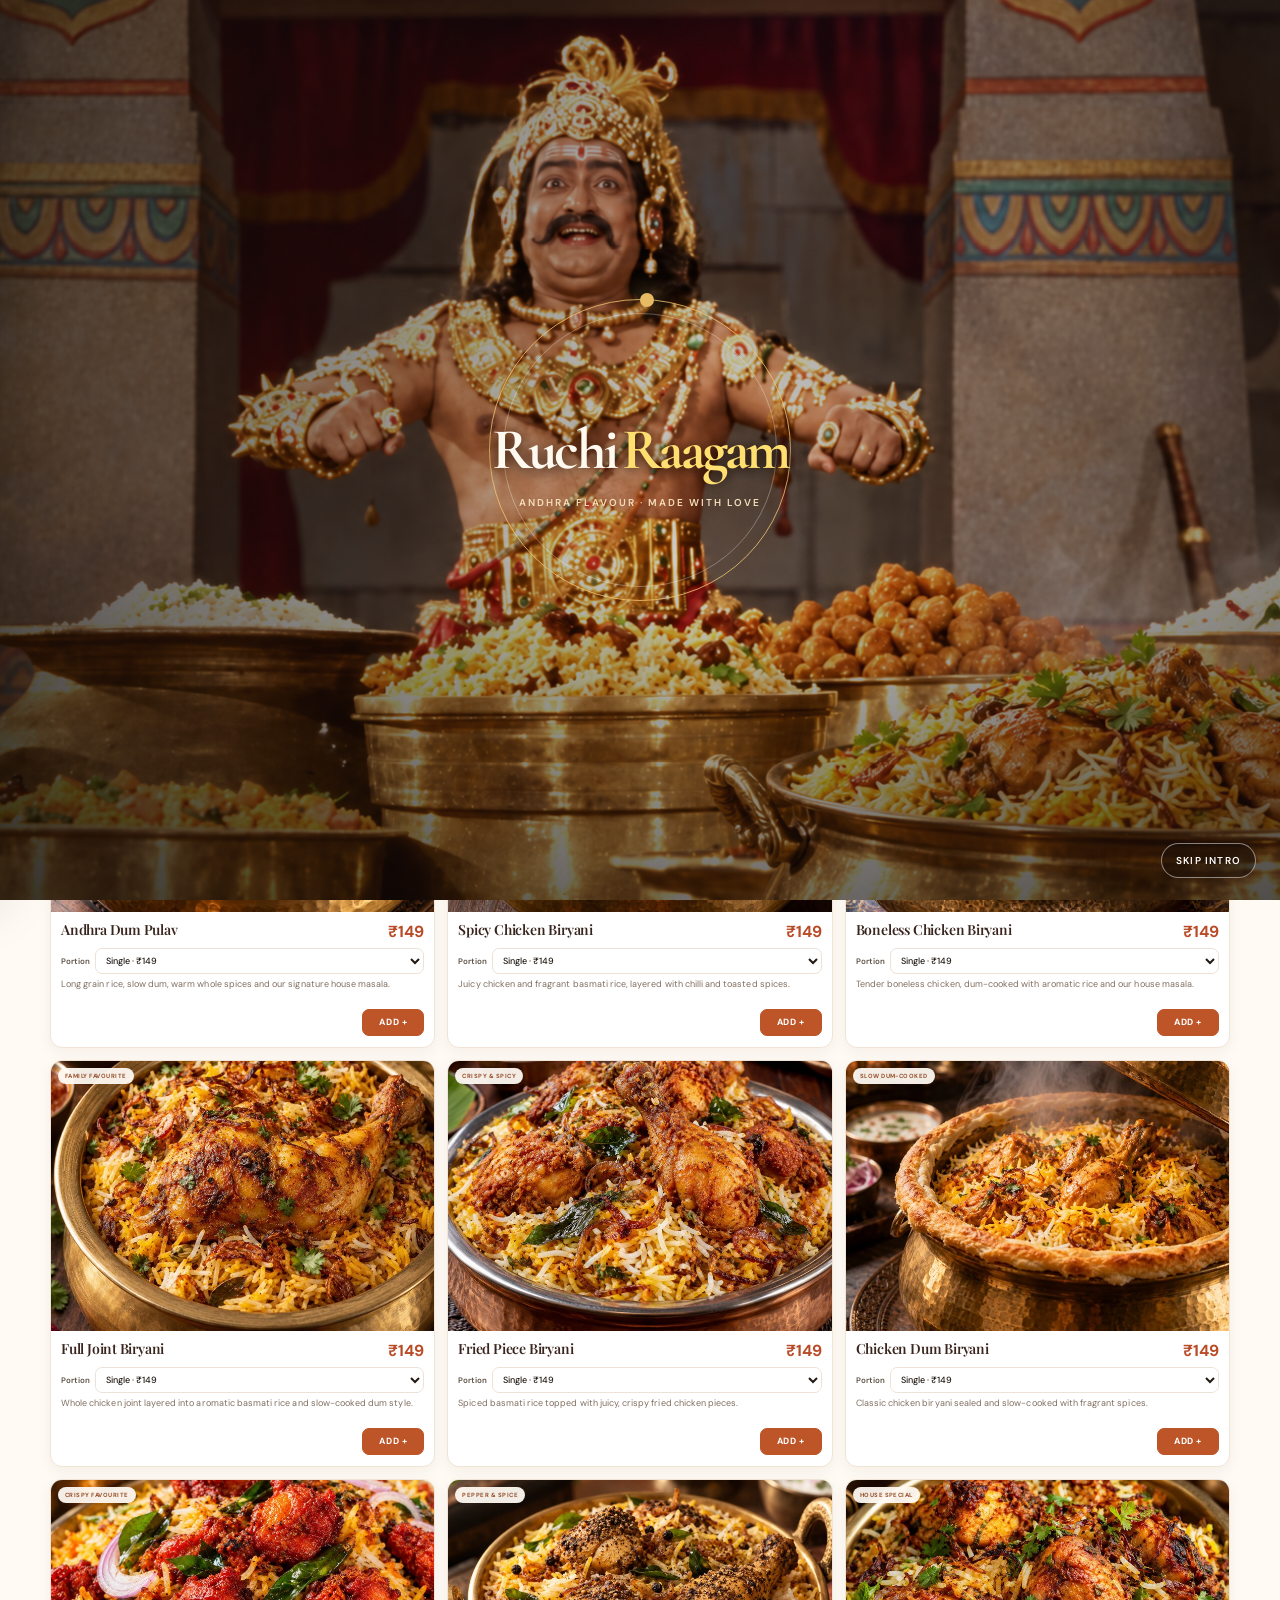
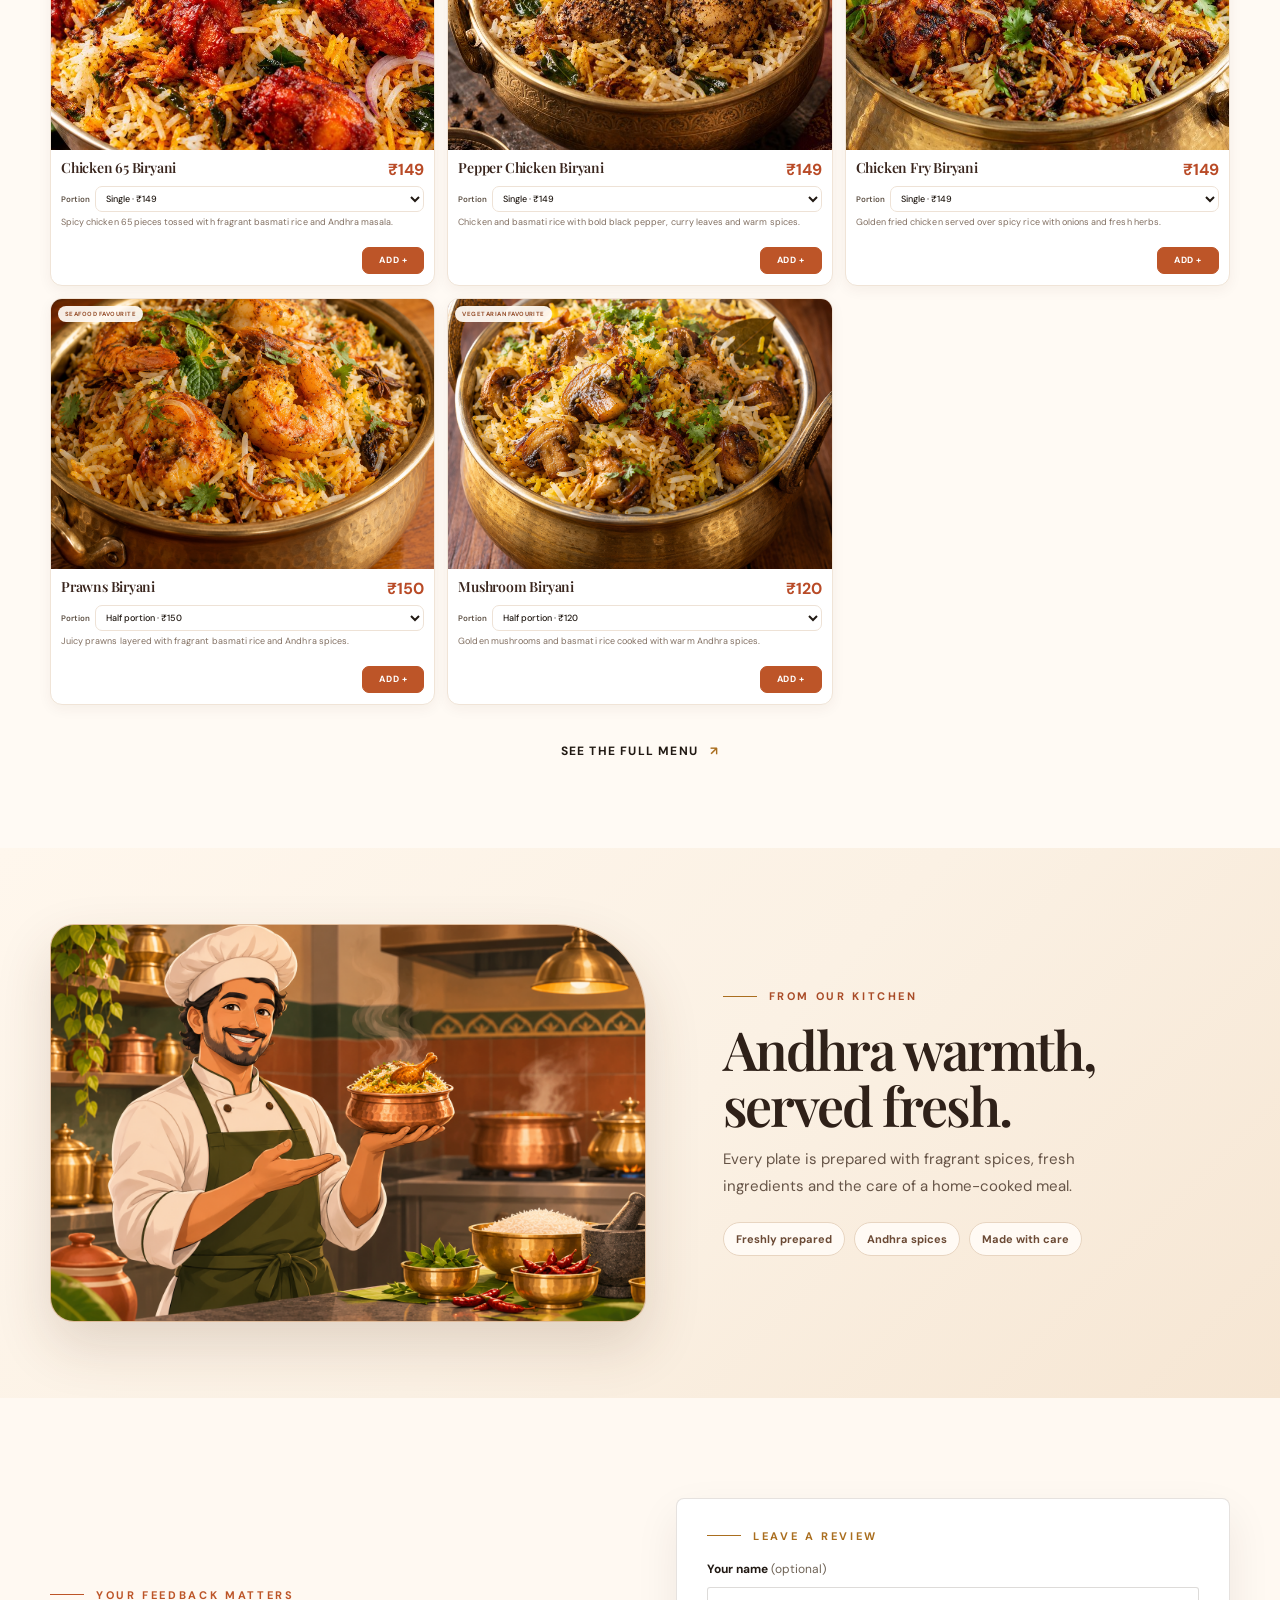
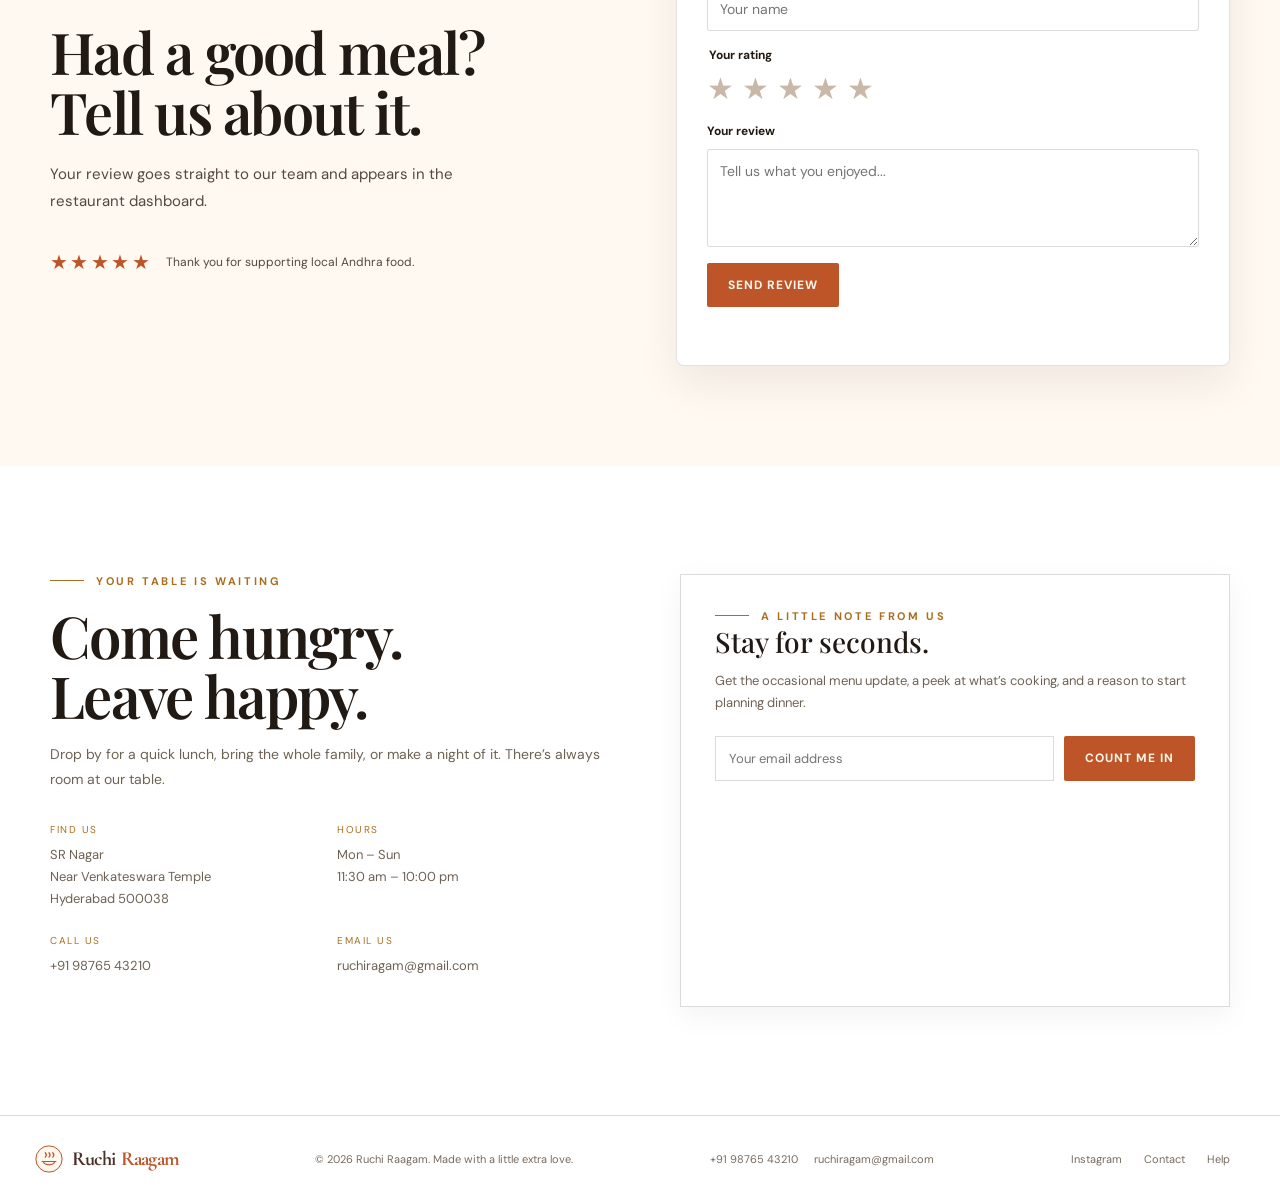
==== commit d30c7643: "Add files via upload" ====
--- a/index.html
+++ b/index.html
@@ -24,6 +24,26 @@
     </div>
     <button class="intro-skip" id="skipIntro" type="button">Skip intro</button>
   </div>
+  <script>
+    (() => {
+      const intro = document.getElementById('brandIntro');
+      const skip = document.getElementById('skipIntro');
+      if (!intro) return;
+      let dismissed = false;
+      const dismiss = () => {
+        if (dismissed) return;
+        dismissed = true;
+        intro.classList.add('is-dismissing');
+        window.setTimeout(() => intro.remove(), 300);
+      };
+      skip?.addEventListener('click', dismiss);
+      skip?.addEventListener('pointerup', dismiss, { once: true });
+      document.addEventListener('keydown', event => {
+        if (event.key === 'Escape') dismiss();
+      });
+      window.setTimeout(dismiss, 5000);
+    })();
+  </script>
   <header><div class="wrap nav"><a class="brand" href="#top" aria-label="Ruchi Raagam home"><svg class="brand-flower" viewBox="0 0 44 44" aria-hidden="true"><path d="M22 33c-7-4-11-9-11-15 6 1 10 5 11 11 1-6 5-10 11-11 0 6-4 11-11 15Z"/><path d="M22 29c-5-5-6-11-3-17 4 4 5 9 3 14-2-5-1-10 3-14 3 6 2 12-3 17Z"/><path d="M14 35c5-2 11-2 16 0M18 39h8"/></svg><span class="brand-wordmark"><span class="brand-name"><span>Ruchi</span> <b>Raagam</b></span><small class="brand-caption">ANDHRA CUISINE</small></span></a><a class="mobile-menu-card" href="#menu" id="mobileMenuCardLink">Menu Card</a><nav class="links" id="navLinks"><a href="#menu" id="menuCardLink">Menu Card</a><a href="#reviews">Reviews</a></nav><div class="top-contact"><a href="tel:+919876543210"><span class="contact-icon" aria-hidden="true">☎</span><span class="contact-value">+91 98765 43210</span></a><a href="mailto:ruchiragam@gmail.com"><span class="contact-icon" aria-hidden="true">✉</span><span class="contact-value">ruchiragam@gmail.com</span></a></div><button class="language-toggle" id="languageToggle" type="button" aria-label="తెలుగులోకి మార్చండి">తెలుగు</button><a class="nav-cta" href="#menu">Order Now</a></div></header>
   <div class="menu-drawer-backdrop" id="menuDrawerBackdrop" hidden></div>
   <aside class="menu-drawer" id="menuDrawer" aria-hidden="true" aria-labelledby="menuDrawerTitle" inert>
@@ -111,6 +131,8 @@
   <script src="order-tracking.js" defer></script>
   <script src="reorder.js" defer></script>
   <script src="script.js" defer></script>
+  <script src="quantity-fallback.js" defer></script>
+  <script src="hero-slider.js" defer></script>
   <script src="delivery-routing.js" defer></script>
   <script src="checkout-heading.js" defer></script>
   <script src="order-store.js" defer></script>
--- a/styles.css
+++ b/styles.css
@@ -532,6 +532,7 @@
 @media(max-width:380px){header .brand-logo{width:clamp(136px,40vw,152px)}}
 .tracking-current{margin:16px 0 18px;color:#b64b25;font:600 22px/1.25 var(--serif)}
 .tracking-delivery-person{display:flex;flex-wrap:wrap;align-items:center;gap:8px;margin:0 0 18px;padding:11px 14px;border:1px solid #cbded0;border-radius:12px;background:#f1f8f2;color:#44644d;font-size:13px}.tracking-delivery-person strong{color:#244a35;font-weight:700}
+.invoice-download{margin-top:18px}
 .tracking-current.is-cancelled{color:#9b3027}
 .tracking-timeline{display:flex;justify-content:space-between;gap:8px;margin:0;padding:0;list-style:none}
 .tracking-step{display:grid;justify-items:center;gap:8px;flex:1;position:relative;color:#9a8d80;text-align:center;font-size:11px;line-height:1.35}
@@ -999,6 +1000,7 @@
 .help-contact-actions a{display:flex;align-items:center;justify-content:center;min-height:40px;padding:8px;border:1px solid #e5cbb3;border-radius:10px;color:#a74425;font-size:11px;font-weight:700}
 .help-contact-actions a:hover{background:#fff3e8}
 @media(max-width:760px){.support-faqs summary,.support-track-details>summary{padding:14px 26px 14px 0;font-size:13px}.support-faqs details p,.support-track-details>p{font-size:12px}}
+.hero-slides{background-image:url('./andra-pulav-hero.png');background-position:center 54%;background-size:cover;background-repeat:no-repeat}
 .other-charges{margin:7px 0;border-top:1px solid var(--line);border-bottom:1px solid var(--line)}
 .other-charges>summary{padding:10px 2px;color:var(--orange);font-size:12px;font-weight:700;cursor:pointer;list-style:none}
 .other-charges>summary::-webkit-details-marker{display:none}
